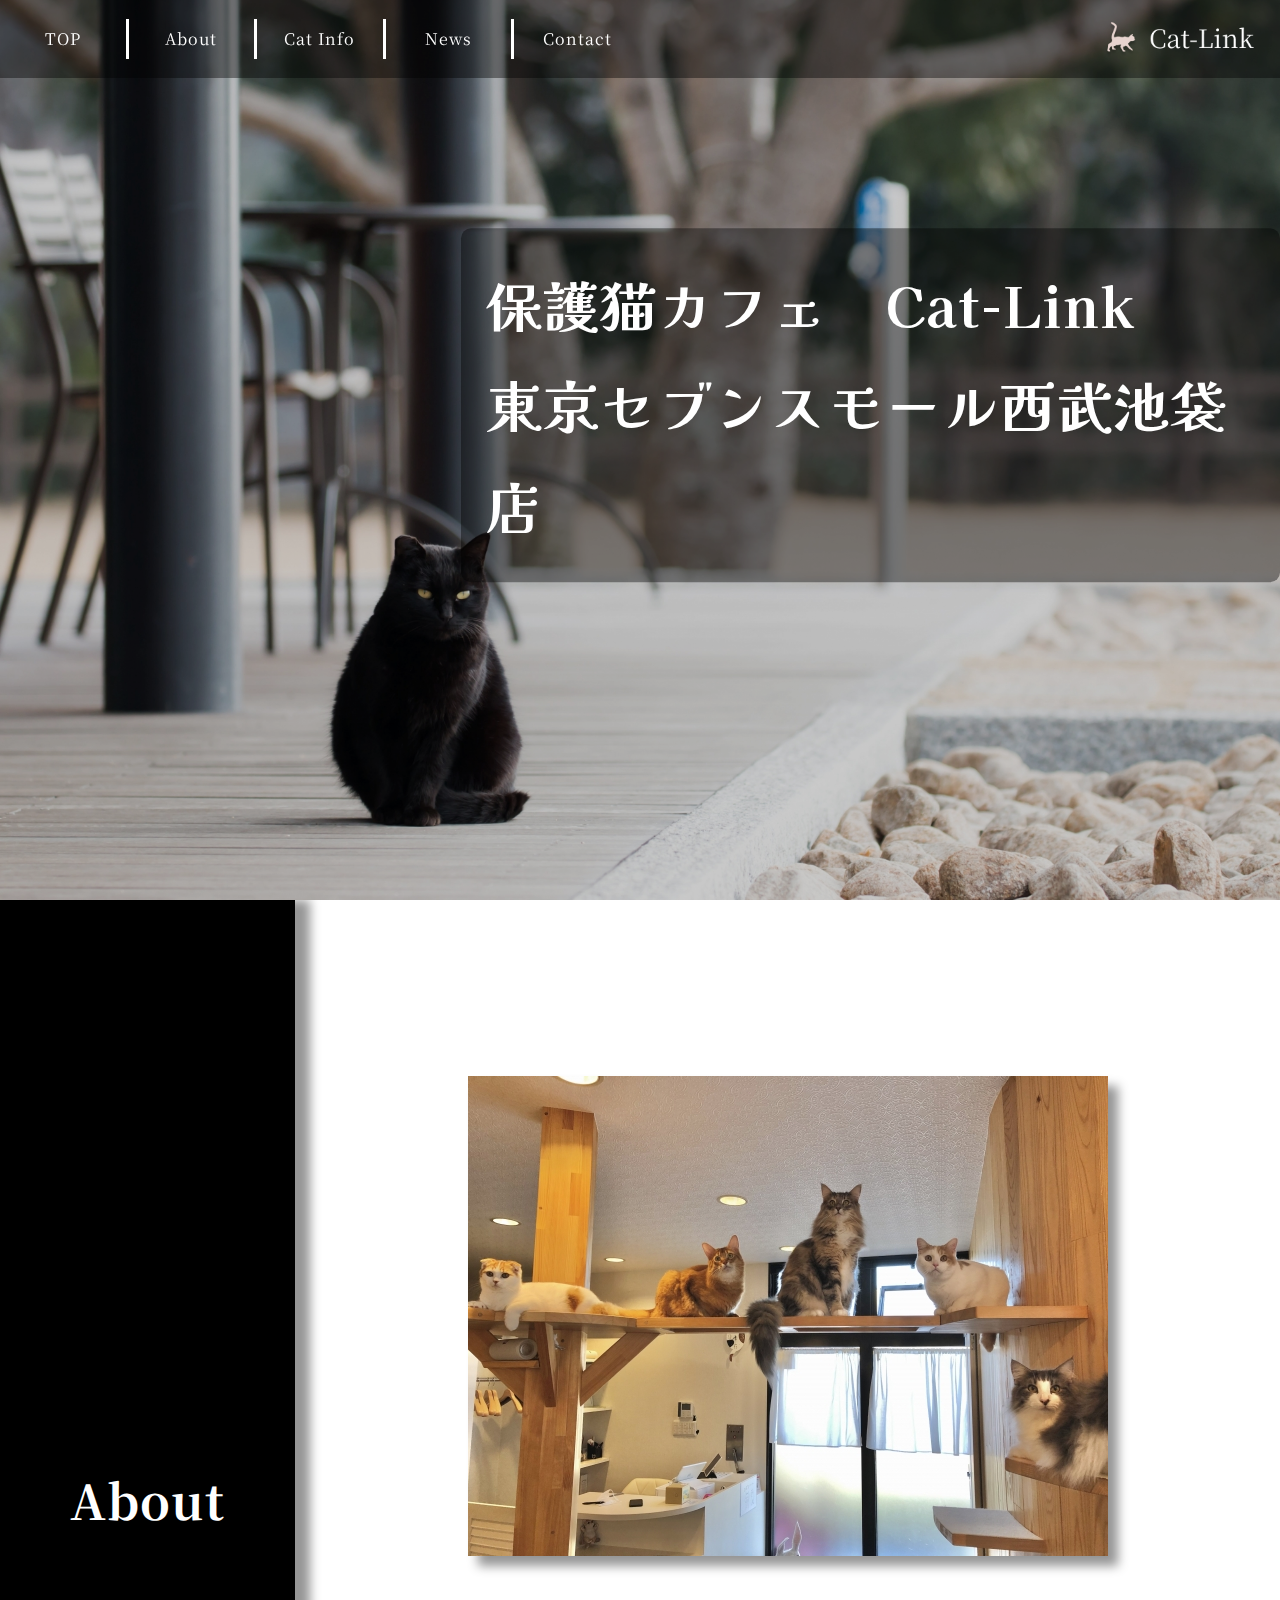
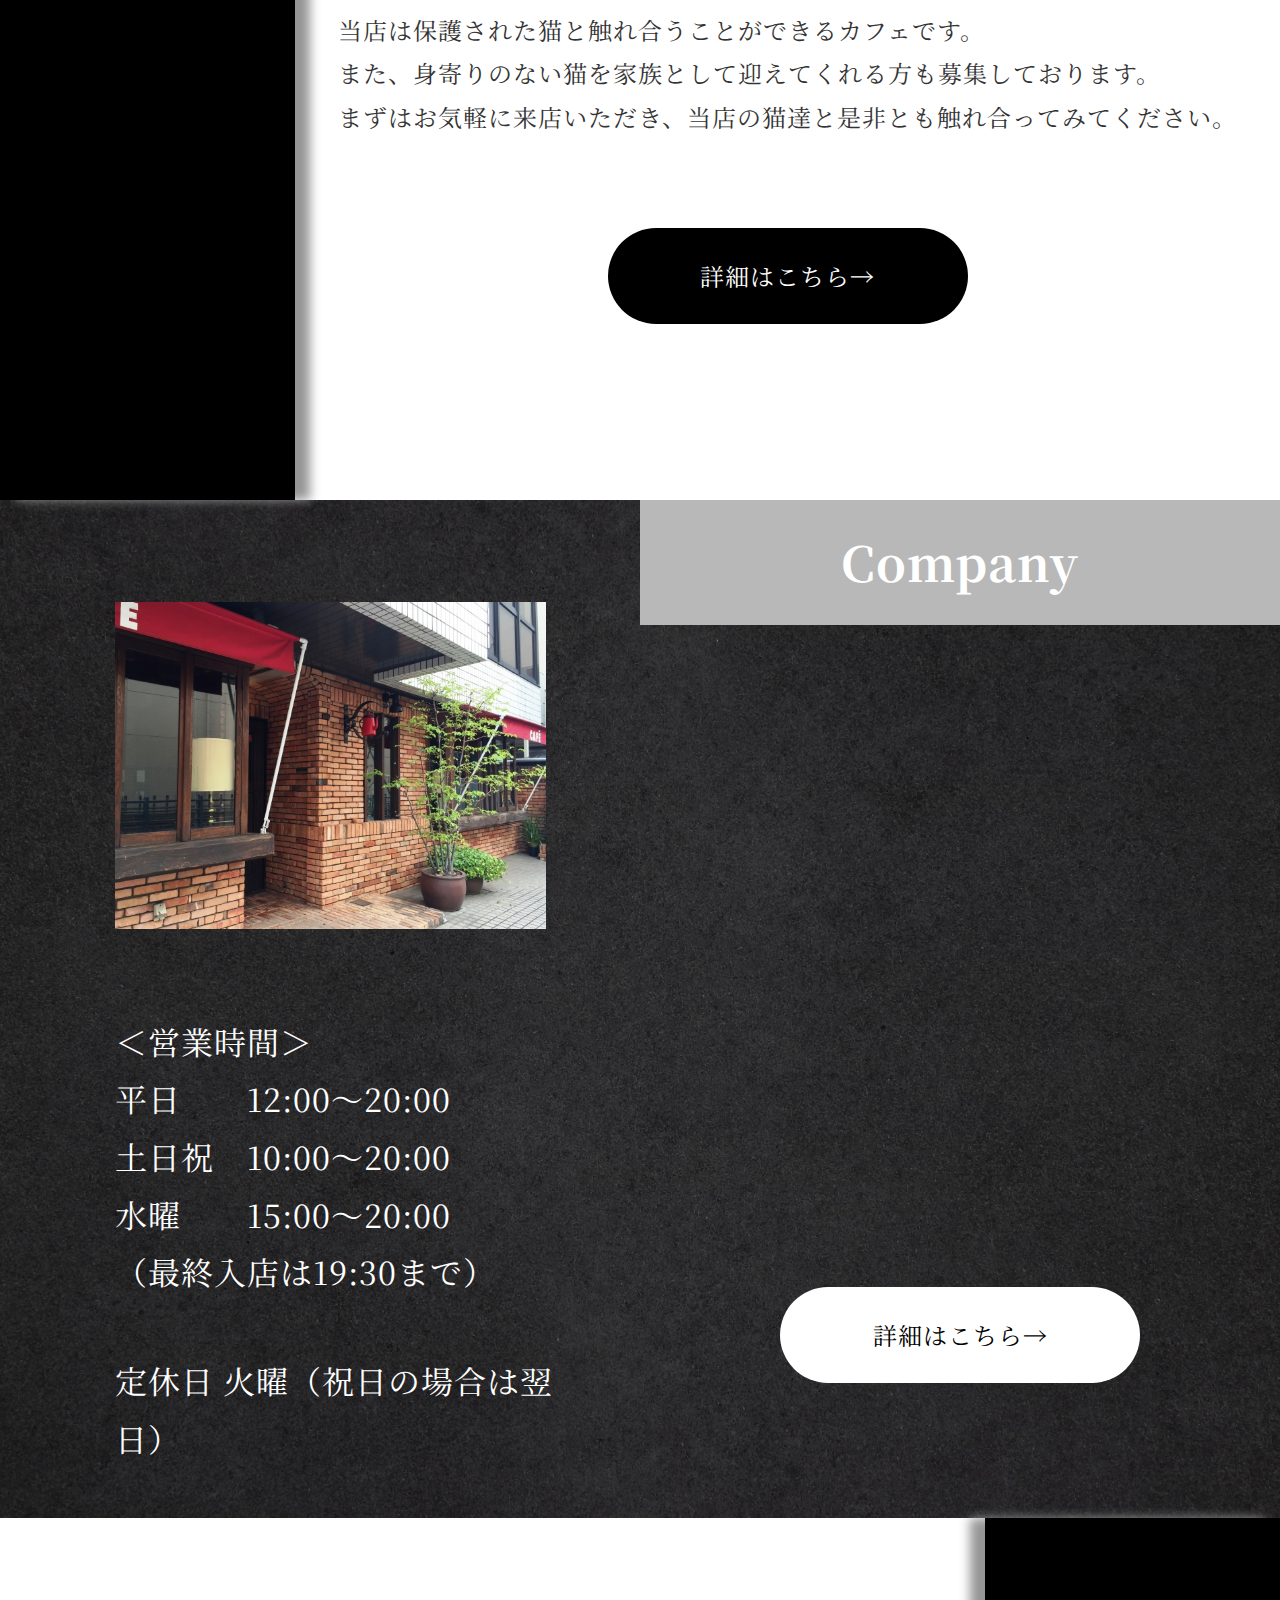
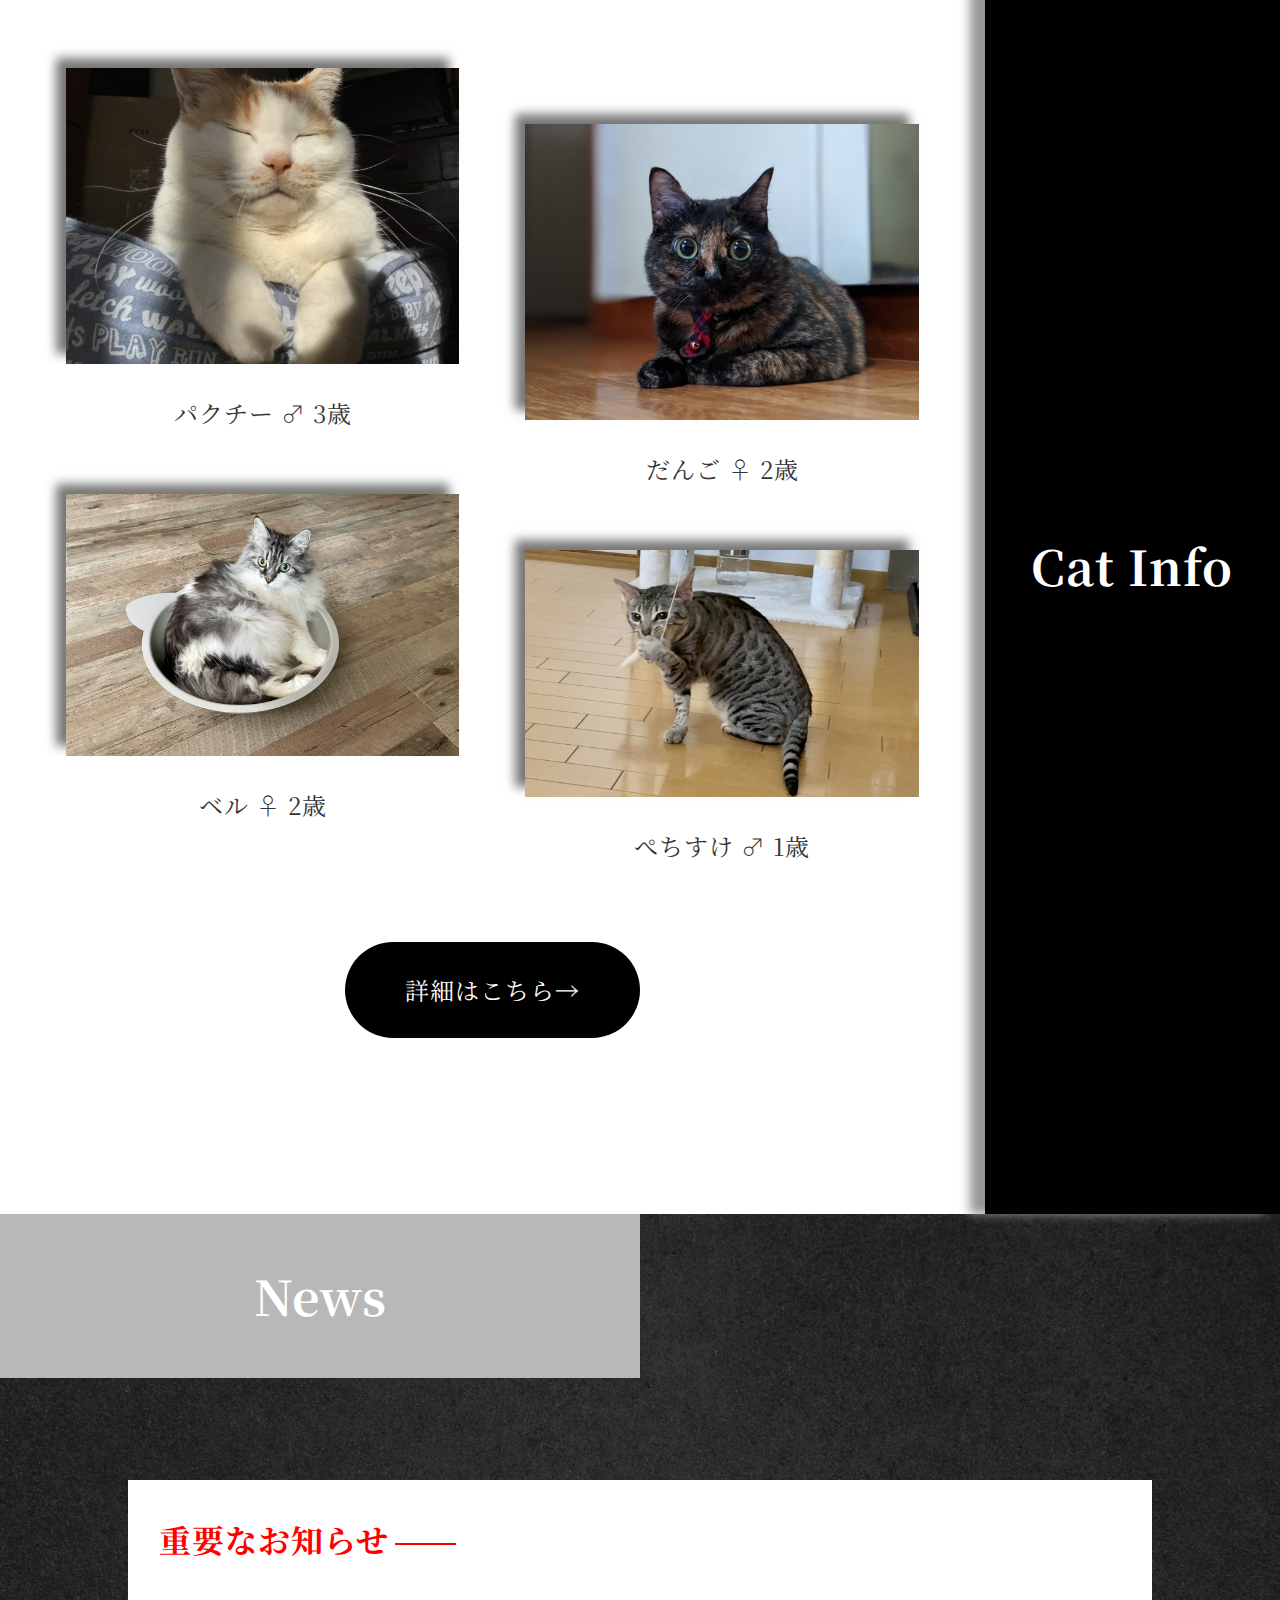
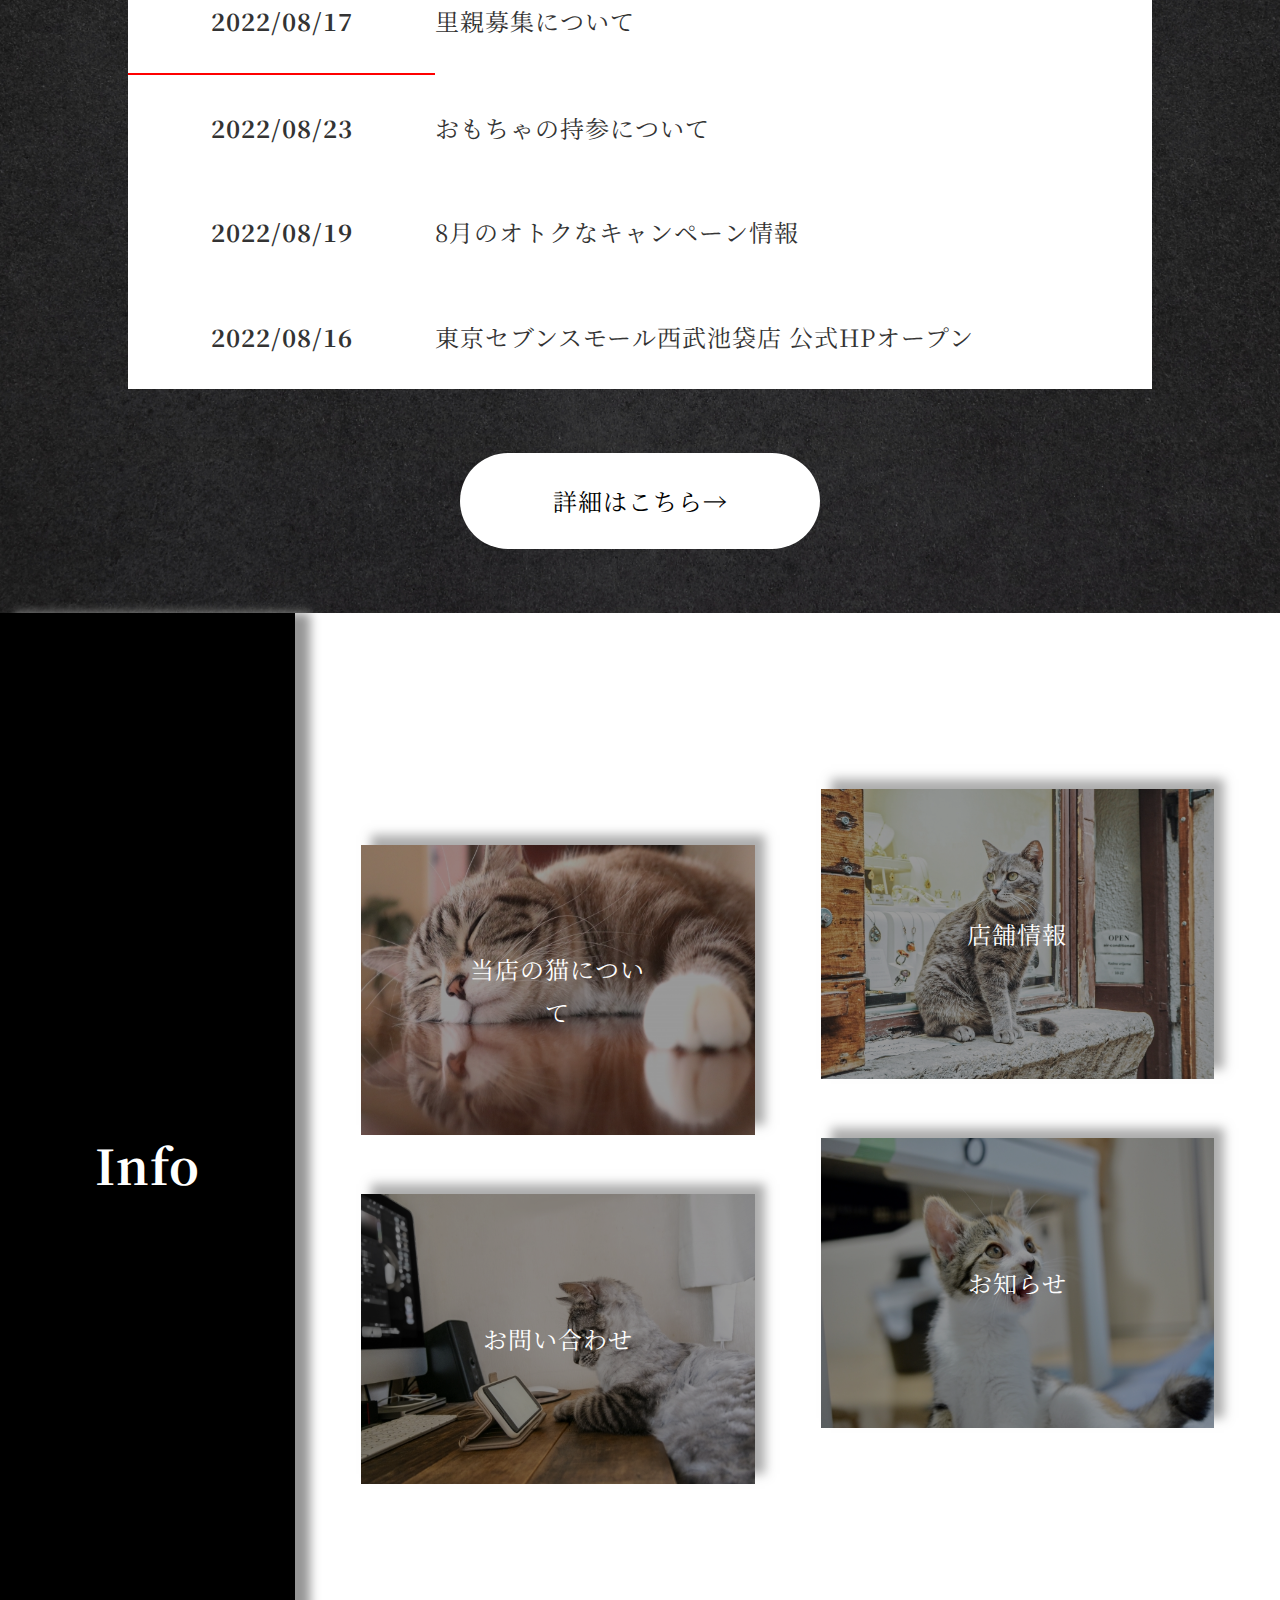
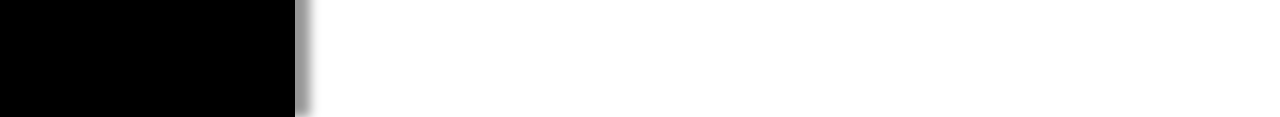
==== index.html @ 089f6063 "質問" ====
<!DOCTYPE html>
<html>
  <head>
    <meta charset="UTF-8">
    <title>保護猫カフェ「Cat-Link」東京セブンスモール西武池袋店</title>
    <meta name="description" content="保護された猫と触れ合うことができるカフェです。里親も募集しておりますので、まずはお気軽にご来店いただき、是非とも触れ合ってみてください。">
    <meta name="keywords" content="猫,保護,カフェ">
    <meta name="viewport" content="width=device-width, initial-scale=1.0">
    <meta property="og:title" content="保護猫カフェ「Cat-Link」東京セブンスモール西武池袋店">
    <meta property="og:type" content="article">
    <meta property="og:url" content="">
    <meta property="og:image" content="">
    <meta property="og:description" content="保護された猫と触れ合うことができるカフェです。里親も募集しておりますので、まずはお気軽にご来店いただき、是非とも触れ合ってみてください。">
    <meta property="og:site_name" content="猫カフェ">
    <link rel="icon" href="favicon.ico">
    <link rel="apple-touch-icon" sizes="180×180" href="img/logo.png">
    <link rel="stylesheet" type="text/css" href="css/reset.css">
    <link rel="stylesheet" type="text/css" href="css/common1.css">
    <link rel="stylesheet" type="text/css" href="css/index.css">
    <link rel="preconnect" href="https://fonts.googleapis.com">
    <link rel="preconnect" href="https://fonts.gstatic.com" crossorigin>
    <link
      href="https://fonts.googleapis.com/css2?family=Kaisei+Opti:wght@400;700&family=Noto+Serif+JP:wght@400;700&display=swap"
      rel="stylesheet">
  </head>

  <body>
    <header>
      <div class="header_wrapper">
        <nav class="header_nav">
          <ul>
            <li><a href="#">TOP</a></li>
            <li><a href="#">About</a></li>
            <li><a href="#">Cat Info</a></li>
            <li><a href="#">News</a></li>
            <li><a href="#">Contact</a></li>
          </ul>
        </nav>
        <div class="header_logo">
          <a href="#" class="header_logo">
            <img src="./img/LOGO.png" alt="ロゴ画像">
          </a>
        </div>
      </div>
      <div class="drawer"></div>
    </header>
    <main>
      <section class="top">
        <div class="top_bg_img"></div>
        <div class="top_logo">
          <h1 class="logo">保護猫カフェ&emsp;Cat-Link<span>東京セブンスモール西武池袋店</span></h1>
        </div>
      </section>
      <section class="about">
        <div class="about_inner">
          <h2>About</h2>
          <div class="about_wrapper">
            <div class="about_item">
              <img src="./img/img1.jpg">
              <div class="about_txt">
                <p>当店は保護された猫と触れ合うことができるカフェです。<span>また、身寄りのない猫を家族として迎えてくれる方も募集しております。</span><span>まずはお気軽に来店いただき、当店の猫達と是非とも触れ合ってみてください。</span></p>
              </div>
              <div class="about_btn">
                <a href="#">詳細はこちら→</a>
              </div>
            </div>
          </div>
        </div>
      </section>
      <section class="company">
        <div class="company_wrapper">
          <div class="company_left">
            <div class="left_item">
              <img src="./img/カフェ外観.jpg">
              <p>＜営業時間＞
              <span>平日&emsp;&emsp;12:00～20:00</span>
              <span>土日祝&emsp;10:00～20:00</span>
              <span>水曜&emsp;&emsp;15:00～20:00</span>
              <span>（最終入店は19:30まで）</span>
              </p>
              <p>定休日&nbsp;火曜（祝日の場合は翌日）</p>
            </div>
          </div>
          <div class="company_right">
            <div class="right_item">
              <h2>Company</h2>
              <iframe
                src="https://www.google.com/maps/embed?pb=!1m18!1m12!1m3!1d7709.435013779981!2d139.6919821684723!3d35.66670501330792!2m3!1f0!2f0!3f0!3m2!1i1024!2i768!4f13.1!3m3!1m2!1s0x60188cb2eb3108d1%3A0xf11cd9b2395b6677!2z5p2x5Lqs6YO95riL6LC35Yy6!5e0!3m2!1sja!2sjp!4v1661050039365!5m2!1sja!2sjp"
                width="600" height="450" style="border:0;" allowfullscreen="" loading="lazy"
                referrerpolicy="no-referrer-when-downgrade"></iframe>
                <div class="company_btn">
                  <a href="#">詳細はこちら→</a>
                </div>
            </div>
          </div>
        </div>
      </section>
      <section class="cat_info">
        <div class="cat_info_wrapper">
          <div class="cat_items">
            <ul class="cat_info_items1">
              <li class="cat_all cat1">
                <img src="./img/猫1.jpg">
                <p>パクチー&nbsp;♂&nbsp;3歳</p>
              </li>
              <li class="cat_all cat2">
                <img src="./img/猫2.jpg">
                <p>だんご&nbsp;♀&nbsp;2歳</p>
              </li>
              <li class="cat_all cat3">
                <img src="./img/猫3.jpg">
                <p>ベル&nbsp;♀&nbsp;2歳</p>
              </li>
              <li class="cat_all cat4">
                <img src="./img/猫4.jpg">
                <p>ぺちすけ&nbsp;♂&nbsp;1歳</p>
              </li>
            </ul>
            <div class="cat_info_btn">
              <a href="#">詳細はこちら→</a>
            </div>
          </div>
          <h2>Cat&nbsp;Info</h2>
        </div>
      </section>
      <section class="news">
        <h2>News</h2>
        <div class="news_wrapper">
          <div class="news_red">
            <h3>重要なお知らせ</h3>
          </div>
          <table>
            <tr>
              <th class="red_border_left">2022/08/17</th>
              <td class="red_border_right">里親募集について</td>
            </tr>
            <tr>
              <th>2022/08/23</th>
              <td>おもちゃの持参について</td>
            </tr>
            <tr>
              <th>2022/08/19</th>
              <td>8月のオトクなキャンペーン情報</td>
            </tr>
            <tr>
              <th>2022/08/16</th>
              <td>東京セブンスモール西武池袋店 公式HPオープン</td>
            </tr>
          </table>
        </div>
        <div class="news_btn">
          <a href="#">詳細はこちら→</a>
        </div>
      </section>
      <section class="info">
        <div class="info_wrapper">
          <h2>Info</h2>
          <div class="info_item">
            <ul class="info_all">
              <li class="info_list info1">
                <img src="./img/猫について.jpg">
                <p>当店の猫について</p>
              </li>
              <li class="info_list info2">
                <img src="./img/店舗.jpg">
                <p>店舗情報</p>
              </li>
              <li class="info_list info3">
                <img src="./img/お問い合わせ.jpg">
                <p>お問い合わせ</p>
              </li>
              <li class="info_list info4">
                <img src="./img/お知らせ.jpg">
                <p>お知らせ</p>
              </li>
            </ul>
          </div>
        </div>
      </section>
    </main>














    <script src="https://ajax.googleapis.com/ajax/libs/jquery/3.5.1/jquery.min.js"></script>
    <script type="text/javascript" src="js/common.js"></script>
  </body>

</html>
---- css/common1.css ----
@charset "UTF-8";

body {
  font-size: 15px;
  line-height: 1.8;
  letter-spacing: 1px;
  word-break: break-all;
  color: #333;
  font-family: 'Kaisei Opti', serif;
  font-family: 'Noto Serif JP', serif;
}

a {
  text-decoration: none;
  color: #333;
}

li {
  list-style: none;
}

.header_wrapper {
  display: flex;
  justify-content: space-between;
  align-items: center;
  background: rgba(0, 0, 0, 0.4);
  position: fixed;
  z-index: 2;
  width: 100%;
}

.header_nav {
  width: 50%;
}

.header_nav ul {
  display: flex;
  justify-content: space-evenly;
  padding: 3% 0;
}

.header_nav ul li {
  width: 100%;
  text-align: center;
  border-right: solid white;
}

.header_nav ul li:last-child {
  border-right: none;
}

.header_nav ul li a{
  color: white;
  font-size: 1rem;
  display:block;
  line-height: 2.5;
}

.header_logo {
  width: 20%;
}

.header_logo a {
  width: 100%;
  display: flex;
  justify-content: flex-end;
}

.header_logo a img {
  width: 60%;
  padding-right: 10%;
}
---- css/index.css ----
.top {
  height: 100vh;
  background-color: black;
  position: relative;
}

.top_bg_img {
  background: url(../img/TOP.jpg) no-repeat center;
  background-size: cover;
  opacity: 0.8;
  height: 100vh;
}

.top_logo {
  color: white;
  width: 60%;
  font-size: 3.5rem;
  position: absolute;
  top: 45%;
  right: 0%;
  transform: translate(0, -50%);
  font-family: 'Kaisei Opti';
  background: rgba(0, 0, 0, 0.4);
  padding: 2%;
  border-radius: 10px;
}

.top_logo span {
  display: block;
}

.about_inner {
  display: flex;
  justify-content: space-between;
  align-items: center;
}

.about_inner h2 {
  background-color: black;
  display: block;
  color: white;
  font-size: 3rem;
  line-height: 25;
  width: 30%;
  text-align: center;
  box-shadow: 15px 0 10px rgb(150, 150, 150);
}

.about_wrapper {
  width: 100%;
  text-align: center;
}

.about_item {
  width: 900px;
  margin: 0 auto;
}

.about_item img {
  width: 640px;
  height: 480px;
  margin-bottom: 5%;
  box-shadow: 10px 10px 10px rgb(150, 150, 150);
}

.about_txt {
  text-align: left;
  margin-bottom: 10%;
}

.about_txt p {
  font-size: 1.5rem;
  width: 100%;
}

.about_txt p span {
  display: block;
}

.about_item p::after {
  content: "";
  background-color: rgb(226, 226, 226);
  padding: 4% 20%;
  position: absolute;
  top: 3em;
  left: 20em;
  z-index: -1;
}

.about_btn {
  font-size: 1.5rem;
  width: 360px;
  margin: 0 auto;
}

.about_btn a {
  display: block;
  color: white;
  background-color: black;
  line-height: 4;
  border-radius: 90px;
}

.company {
  background: url(../img/黒背景.jpg) no-repeat center;
  background-size: cover;
  width: 100%;
}

.company_wrapper {
  display: flex;
  justify-content: center;
}

.company_left {
  max-width: 720px;
  width: 50%;
}

.left_item {
  width: 80%;
  margin: 0 auto;
}

.company_left img {
  width: 431px;
  padding-top: 20%;
  padding-left: 10%;
  margin-bottom: 15%;
}

.company_left p {
  font-size: 2rem;
  color: white;
  padding-left: 10%;
  text-align: left;
  position: relative;
  margin-bottom: 10%;
}

.company_left p span {
  display: block;
}

.company_right {
  max-width: 720px;
  width: 50%;
}

.company_right h2 {
  background-color: rgb(184, 184, 184);
  display: block;
  color: white;
  font-size: 3rem;
  padding: 3% 0%;
  width: 100%;
  text-align: center;
  margin-bottom: 17%;
}

.company_right iframe {
  margin-bottom: 15%;
  width: 90%;
}

.company_btn {
  font-size: 1.5rem;
  width: 30%;
  margin: 0 auto;
  width: 360px;
  text-align: center;
  margin-bottom: 15%;
}

.company_btn a {
  display: block;
  color: rgb(0, 0, 0);
  background-color: rgb(255, 255, 255);
  line-height: 4;
  border-radius: 90px;
}

.cat_info_wrapper {
  display: flex;
  justify-content:space-between;
  align-items: center;
  position: relative;
}

.cat_items {
  max-width: 1200px;
  width: 100%;
  margin: 0 auto;
  text-align: center;
  position: relative;
}

.cat_info_items1 {
  width: 100%;
  margin: 0 auto;
  display: flex;
  flex-wrap: wrap;
  justify-content: space-evenly;
  text-align: center;
}

.cat_all {
  position: relative;
  height: 60%;
  width: 40%;
  margin: 3% 0;
}

.cat_info_items1 li img {
  width: 100%;
  height: 100%;
  object-fit: cover;
  margin-bottom: 20px;
  box-shadow: -10px -10px 10px rgb(119, 119, 119);
}

.cat_info_items1 li p {
  font-size: 24px;
}

.cat1 {
  bottom: 3.5rem;
}

.cat3 {
  bottom: 3.5rem;
}

.cat_info_wrapper h2 {
  background-color: black;
  display: block;
  color: white;
  font-size: 3rem;
  line-height: 27;
  width: 30%;
  text-align: center;
  box-shadow: -15px 0 10px rgb(150, 150, 150);
}

.cat_info_btn {
  font-size: 1.5rem;
  width: 30%;
  margin: 0 auto;
  text-align: center;
  padding: 3% 0 0 0;
}

.cat_info_btn a {
  display: block;
  color: white;
  background-color: black;
  line-height: 4;
  border-radius: 90px;
}

.news {
  background: url(../img/黒背景.jpg) no-repeat center;
  background-size: cover;
  padding-bottom: 5%;
}

.news h2 {
  width: 50%;
  background-color: rgb(184, 184, 184);
  display: block;
  color: white;
  font-size: 3rem;
  padding: 3% 0%;
  text-align: center;
  margin-bottom: 8%;
}

.news_wrapper {
  max-width: 1440px;
  width: 80%;
  margin: 0 auto;
  background-color: white;
}

table {
  border-spacing: 100px;
}

.news_red {
  font-size: 2rem;
  width: 30%;
  color: red;
  display: inline-block;
  padding-top: 3%;
  padding-left: 3%;
} 

.news_red h3 {
  width: 100%;
}

.news_red h3::after {
  content: "";
  background: #ff0000;
  width: 20%;
  height: 2px;
  display: inline-block;
  vertical-align: middle;
  margin-left: 2%;
}

.news_wrapper table {
  width: 100%;
}

.news_wrapper table tr th {
  width: 30%;
  padding: 3%;
  font-size: 1.5rem;
}

.news_wrapper table tr td {
  font-size: 1.5rem;
}

.red_border_left {
  border-bottom: solid #ff0000 2px;
}

.news_btn {
  padding-top: 5%;
  font-size: 1.5rem;
  width: 30%;
  margin: 0 auto;
  width: 360px;
  text-align: center;
}

.news_btn a {
  display: block;
  color: rgb(0, 0, 0);
  background-color: rgb(255, 255, 255);
  line-height: 4;
  border-radius: 90px;
}

.info_wrapper {
  display: flex;
  justify-content: space-between;
  align-items: center;
  position: relative;
}

.info_wrapper h2 {
  background-color: black;
  display: block;
  color: white;
  font-size: 3rem;
  line-height: 23;
  width: 30%;
  text-align: center;
  box-shadow: 15px 0 10px rgb(150, 150, 150);
}

.info_item {
  max-width: 1200px;
  width: 100%;
  margin: 0 auto;
  text-align: center;
  position: relative;
}

.info_all {
  width: 100%;
  margin: 0 auto;
  display: flex;
  flex-wrap: wrap;
  justify-content: space-evenly;
  text-align: center;
}

.info_list {
  position: relative;
  height: 290px;
  width: 40%;
  margin: 3% 0;
  background-color: black;
}

.info_list img {
  width: 100%;
  height: 290px;
  margin-bottom: 20px;
  box-shadow: 10px -10px 10px rgb(119, 119, 119);
  opacity: 0.6;
}

.info_list p {
  font-size: 24px;
  color: white;
  position: absolute;
  top: 50%;
  left: 50%;
  transform: translate(-50%,-50%);
}

.info2,.info4 {
  bottom: 3.5rem;
}
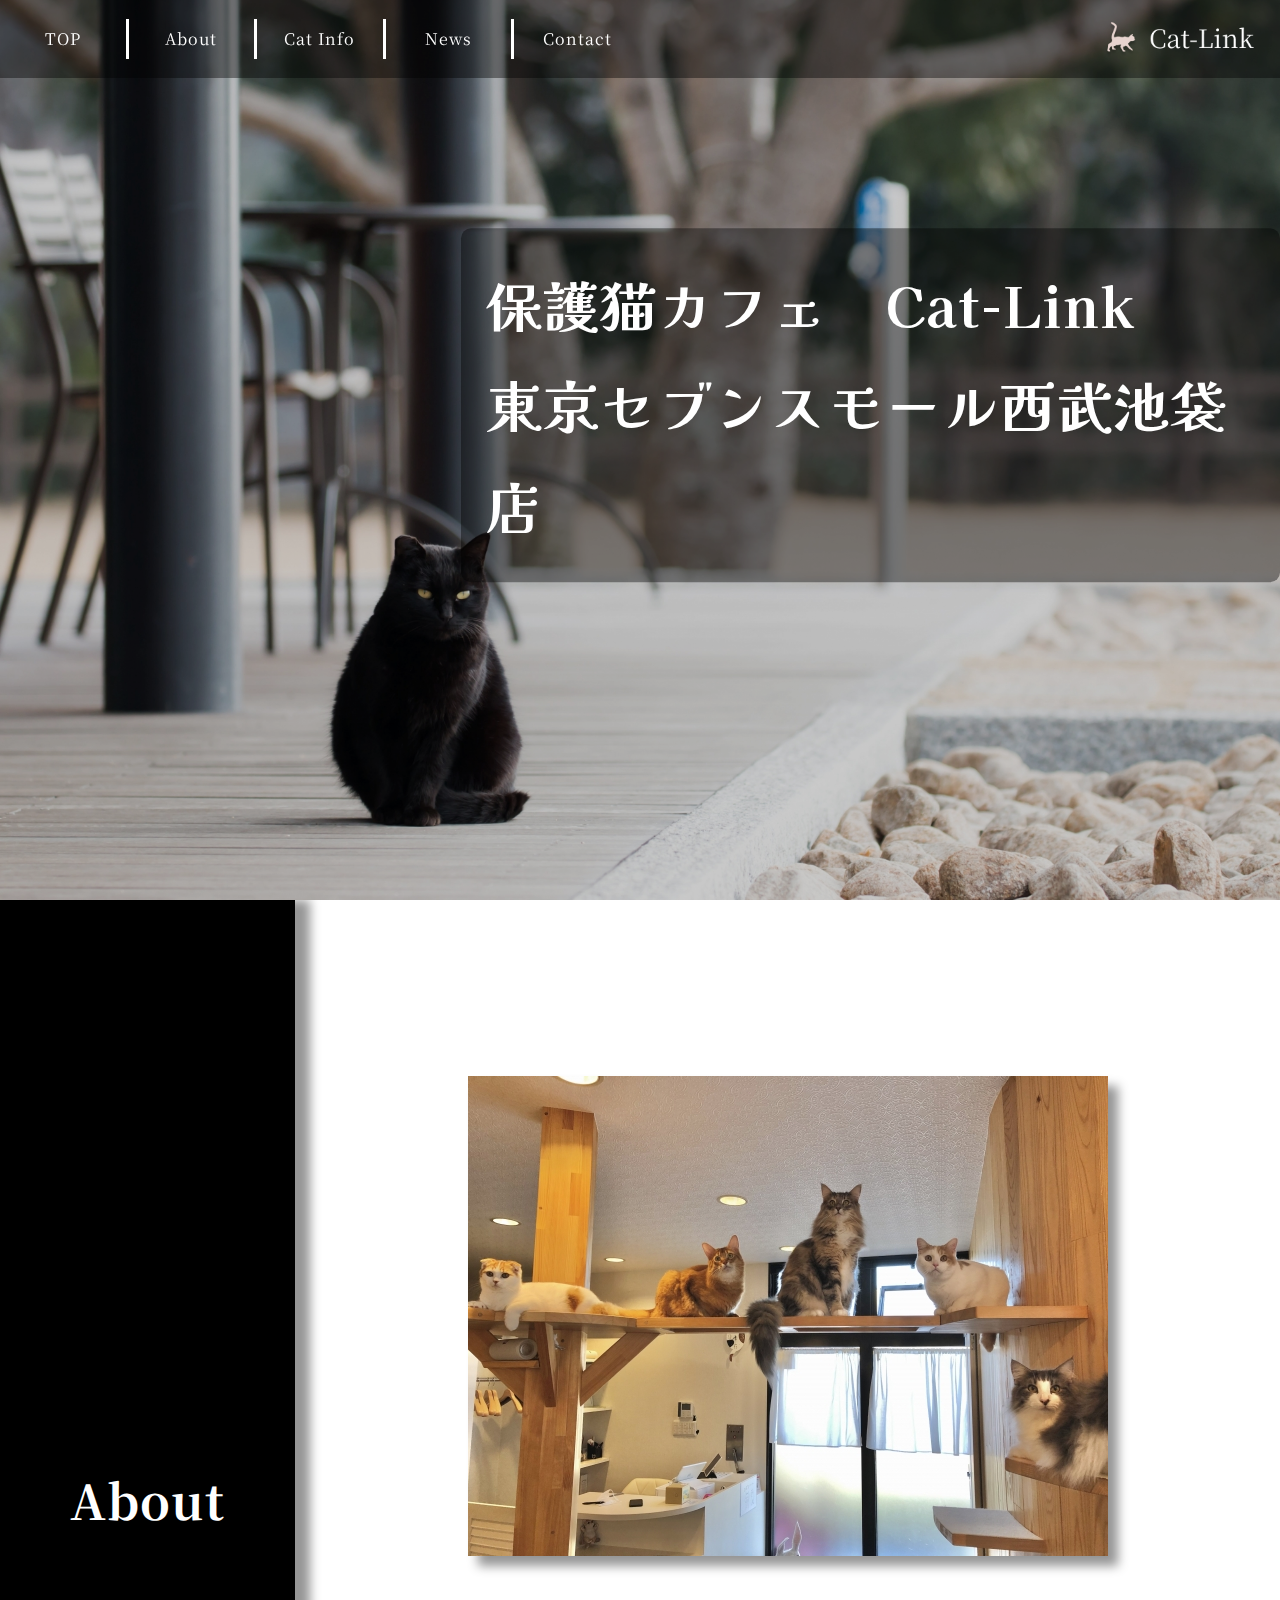
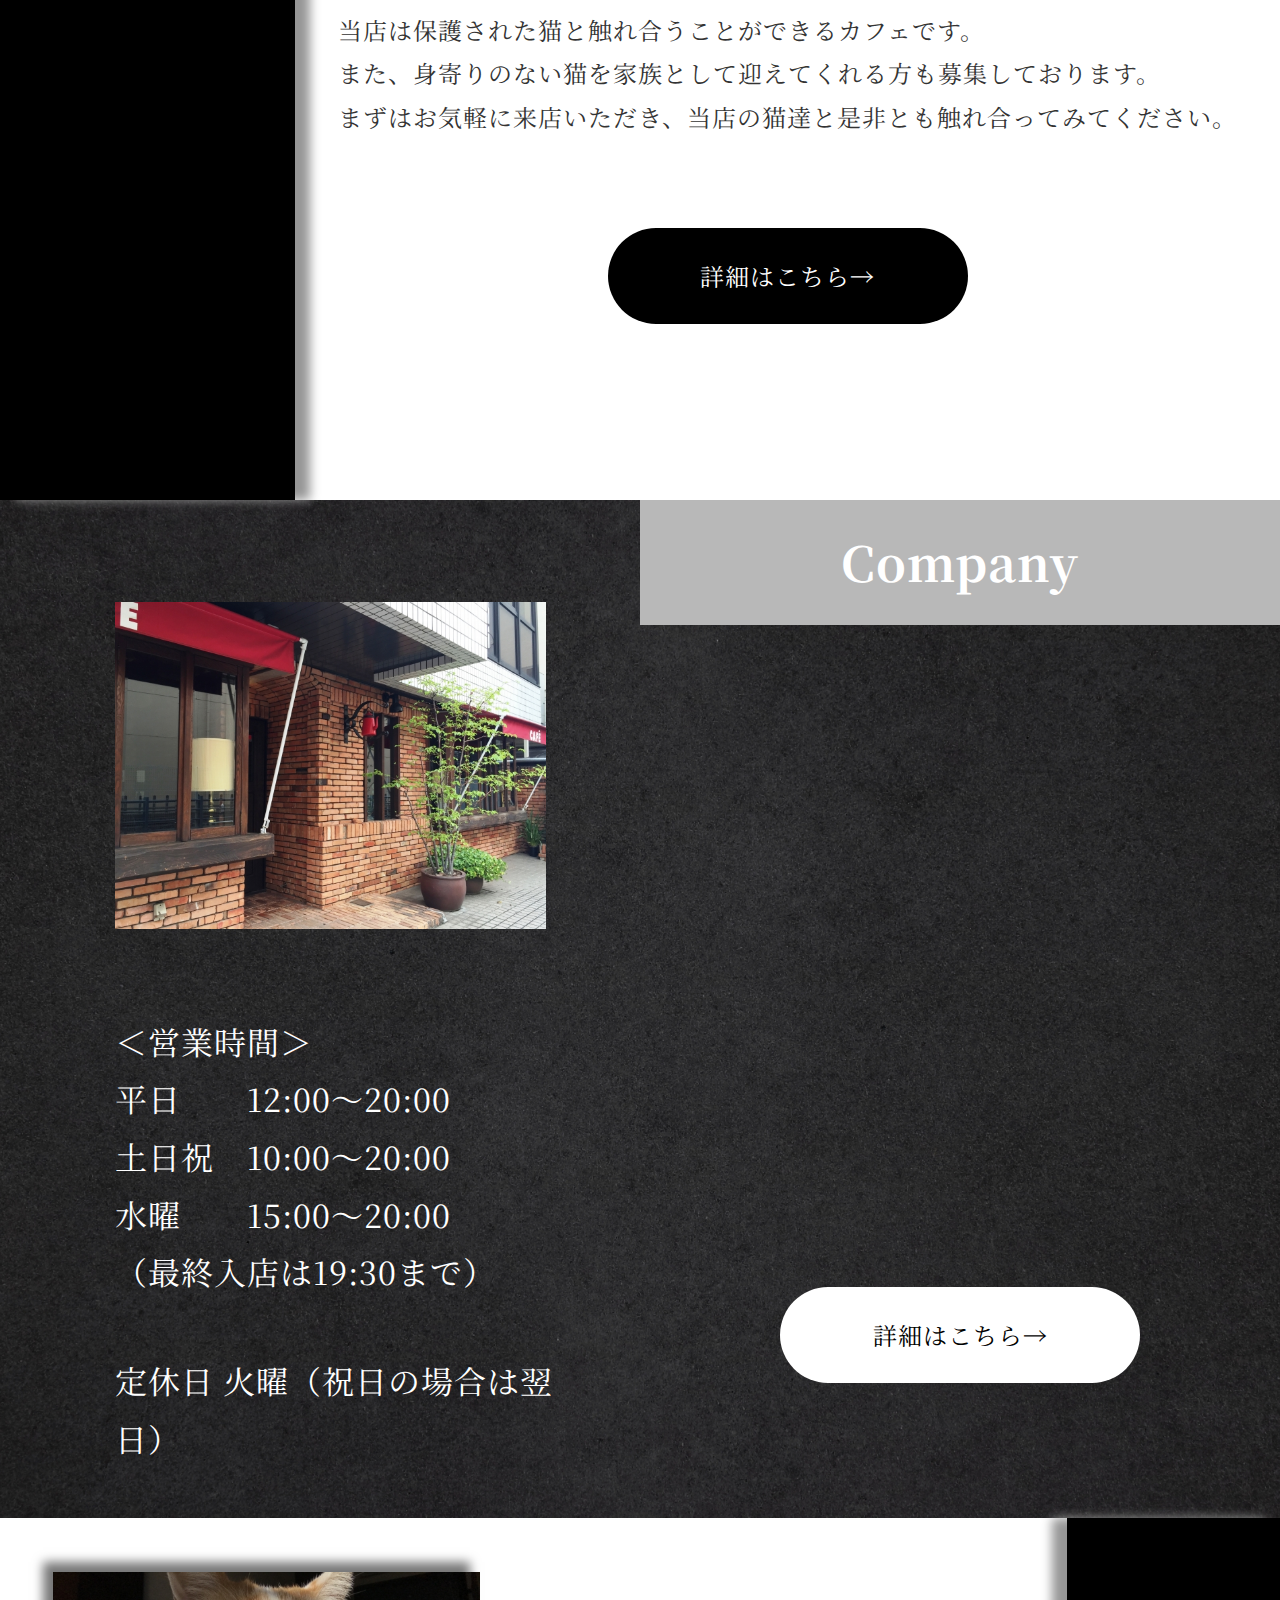
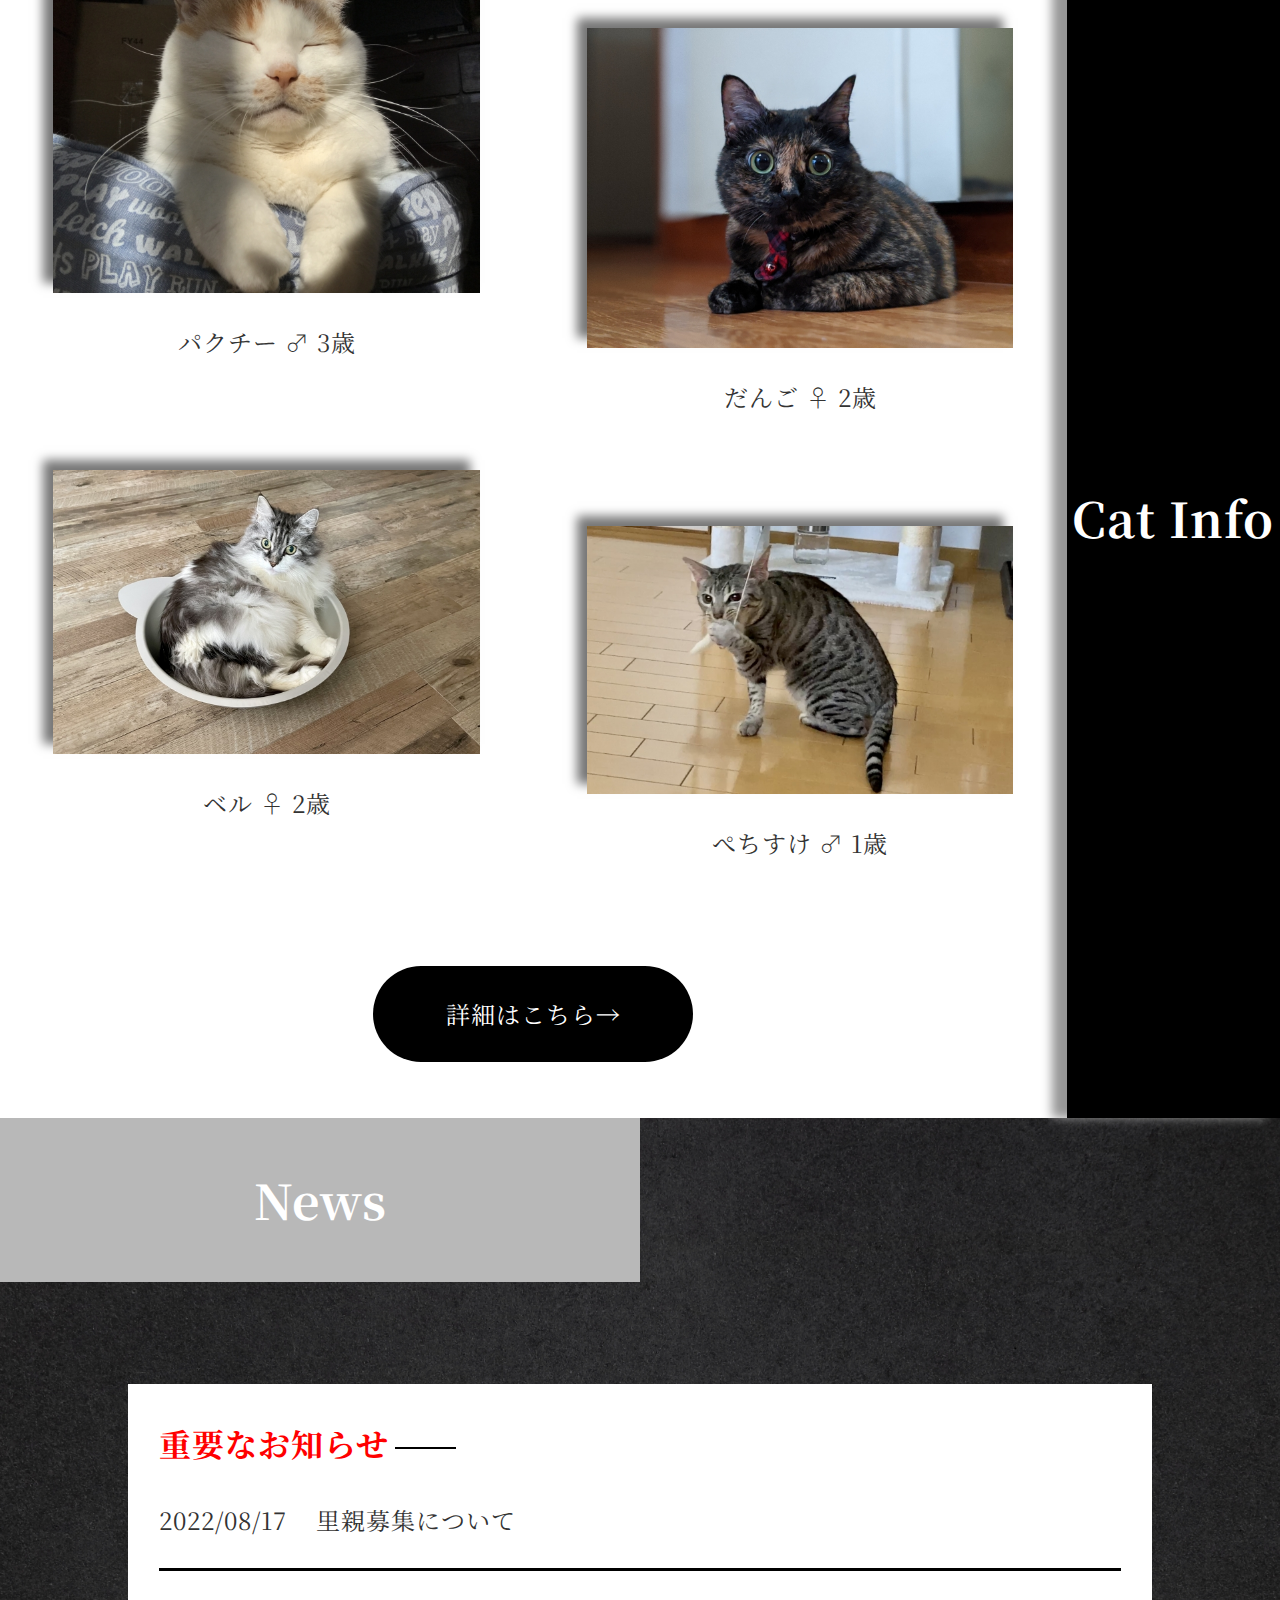
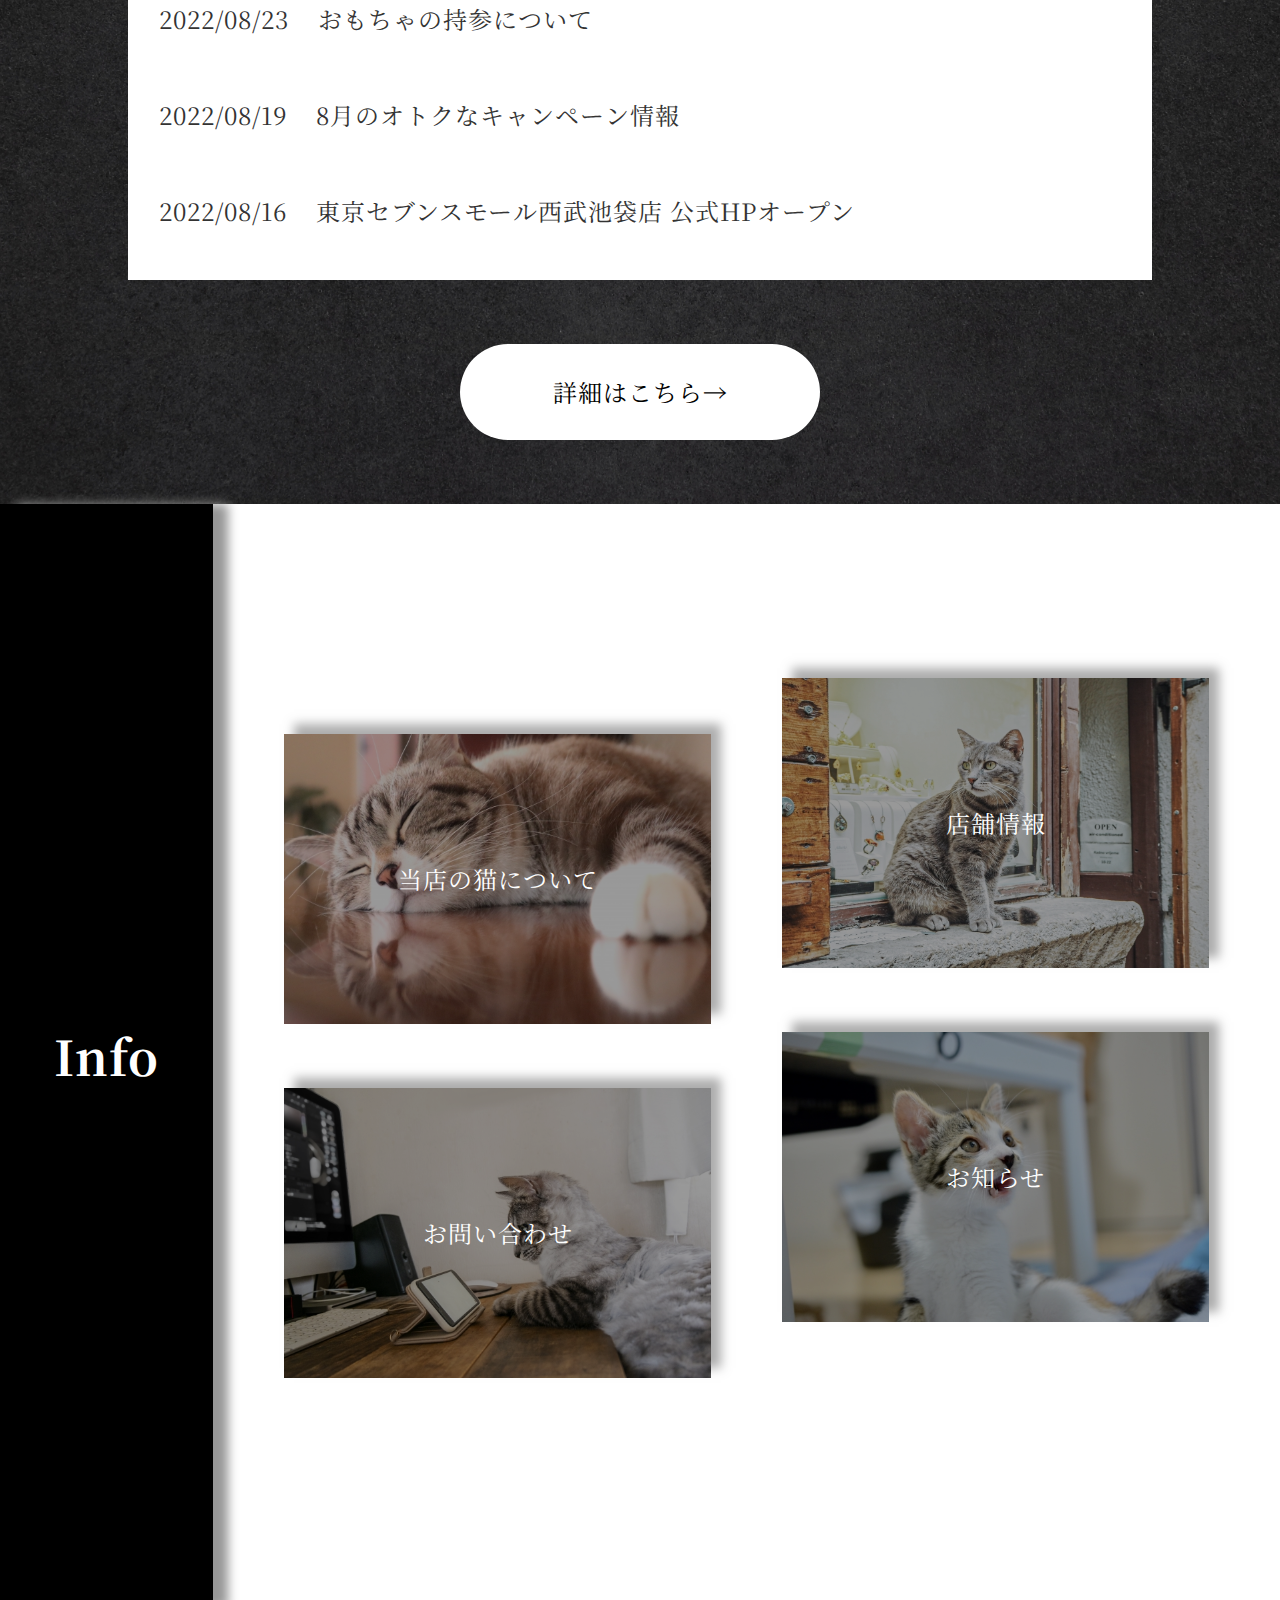
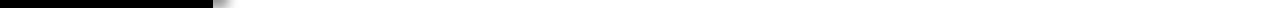
==== commit b57cae05: "質問" ====
--- a/index.html
+++ b/index.html
@@ -129,24 +129,18 @@
           <div class="news_red">
             <h3>重要なお知らせ</h3>
           </div>
-          <table>
-            <tr>
-              <th class="red_border_left">2022/08/17</th>
-              <td class="red_border_right">里親募集について</td>
-            </tr>
-            <tr>
-              <th>2022/08/23</th>
-              <td>おもちゃの持参について</td>
-            </tr>
-            <tr>
-              <th>2022/08/19</th>
-              <td>8月のオトクなキャンペーン情報</td>
-            </tr>
-            <tr>
-              <th>2022/08/16</th>
-              <td>東京セブンスモール西武池袋店 公式HPオープン</td>
-            </tr>
-          </table>
+          <div class="news_all news1">
+            <p class="red_border">2022/08/17<span>里親募集について</span></p>
+          </div>
+          <div class="news_all news2">
+            <p>2022/08/23<span>おもちゃの持参について</span></p>
+          </div>
+          <div class="news_all news3">
+            <p>2022/08/19<span>8月のオトクなキャンペーン情報</span></p>
+          </div>
+          <div class="news_all news4 news_last">
+            <p>2022/08/16<span>東京セブンスモール西武池袋店 公式HPオープン</span></p>
+          </div>
         </div>
         <div class="news_btn">
           <a href="#">詳細はこちら→</a>
--- a/css/index.css
+++ b/css/index.css
@@ -208,7 +208,7 @@
   position: relative;
   height: 60%;
   width: 40%;
-  margin: 3% 0;
+  padding: 5%;
 }
 
 .cat_info_items1 li img {
@@ -236,8 +236,8 @@
   display: block;
   color: white;
   font-size: 3rem;
-  line-height: 27;
-  width: 30%;
+  line-height: 25;
+  width: 20%;
   text-align: center;
   box-shadow: -15px 0 10px rgb(150, 150, 150);
 }
@@ -282,8 +282,8 @@
   background-color: white;
 }
 
-table {
-  border-spacing: 100px;
+.news_wrapper p {
+  font-size: 24px;
 }
 
 .news_red {
@@ -301,7 +301,7 @@
 
 .news_red h3::after {
   content: "";
-  background: #ff0000;
+  background: #000000;
   width: 20%;
   height: 2px;
   display: inline-block;
@@ -309,22 +309,22 @@
   margin-left: 2%;
 }
 
-.news_wrapper table {
-  width: 100%;
-}
-
-.news_wrapper table tr th {
-  width: 30%;
-  padding: 3%;
-  font-size: 1.5rem;
-}
-
-.news_wrapper table tr td {
-  font-size: 1.5rem;
-}
-
-.red_border_left {
-  border-bottom: solid #ff0000 2px;
+.red_border {
+  border-bottom: solid #000000 3px; 
+}
+
+.news_all {
+  line-height: 4;
+  padding-left: 3%;
+  padding-right: 3%;
+}
+
+.news_all span {
+  padding-left: 3%;
+}
+
+.news_last {
+  padding-bottom: 2%;
 }
 
 .news_btn {
@@ -357,7 +357,7 @@
   color: white;
   font-size: 3rem;
   line-height: 23;
-  width: 30%;
+  width: 20%;
   text-align: center;
   box-shadow: 15px 0 10px rgb(150, 150, 150);
 }
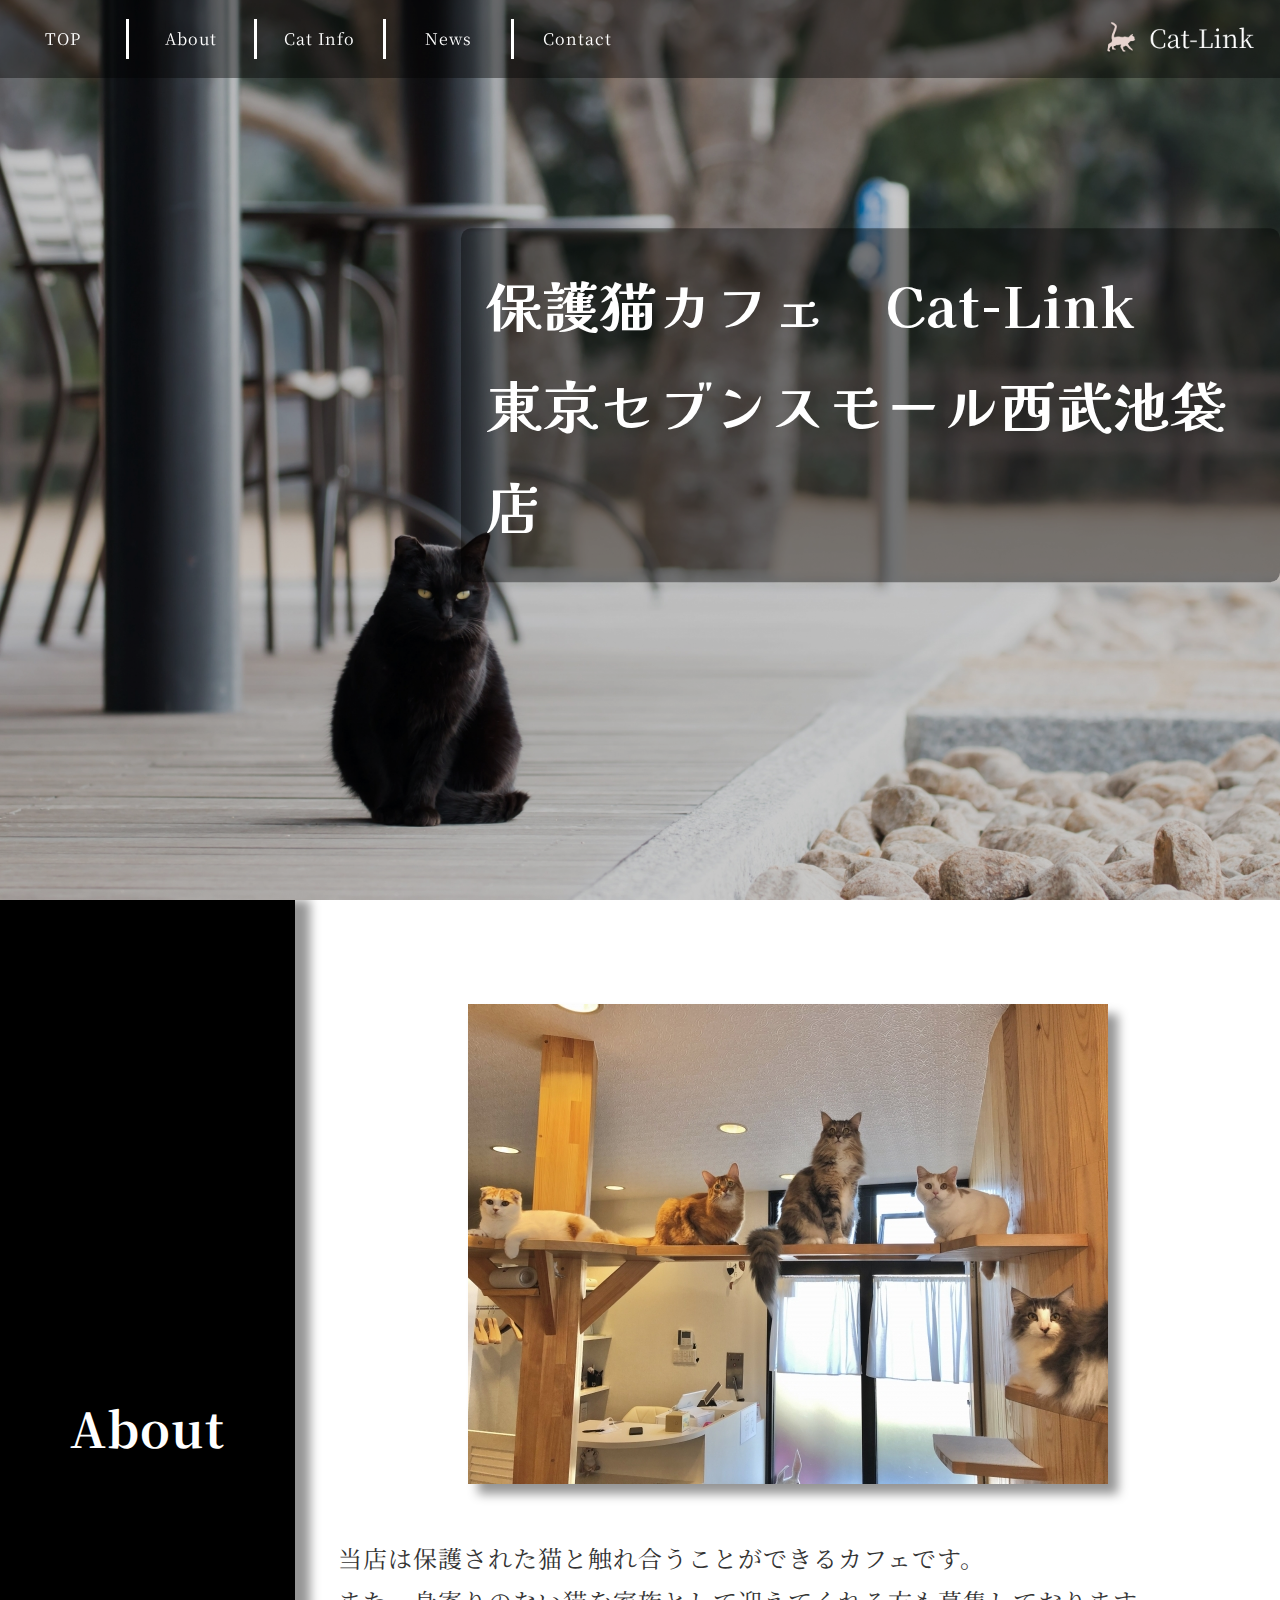
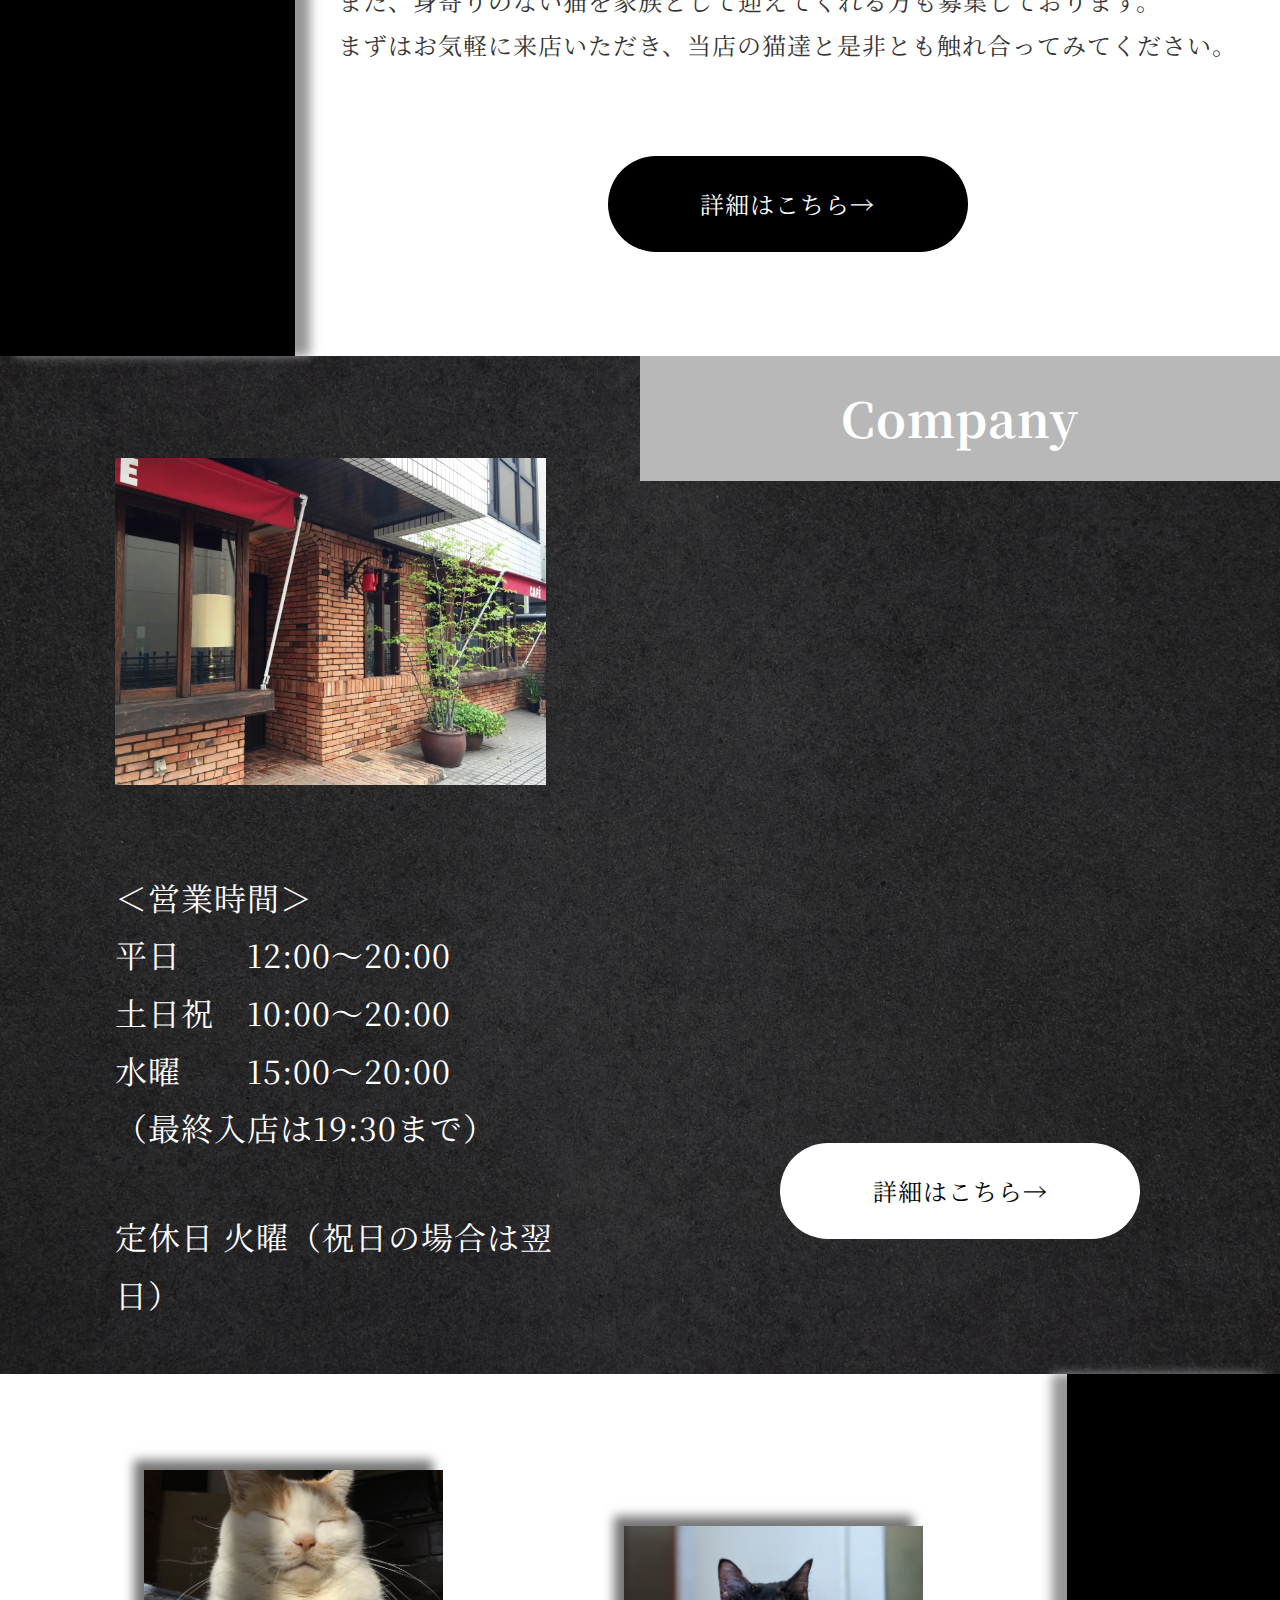
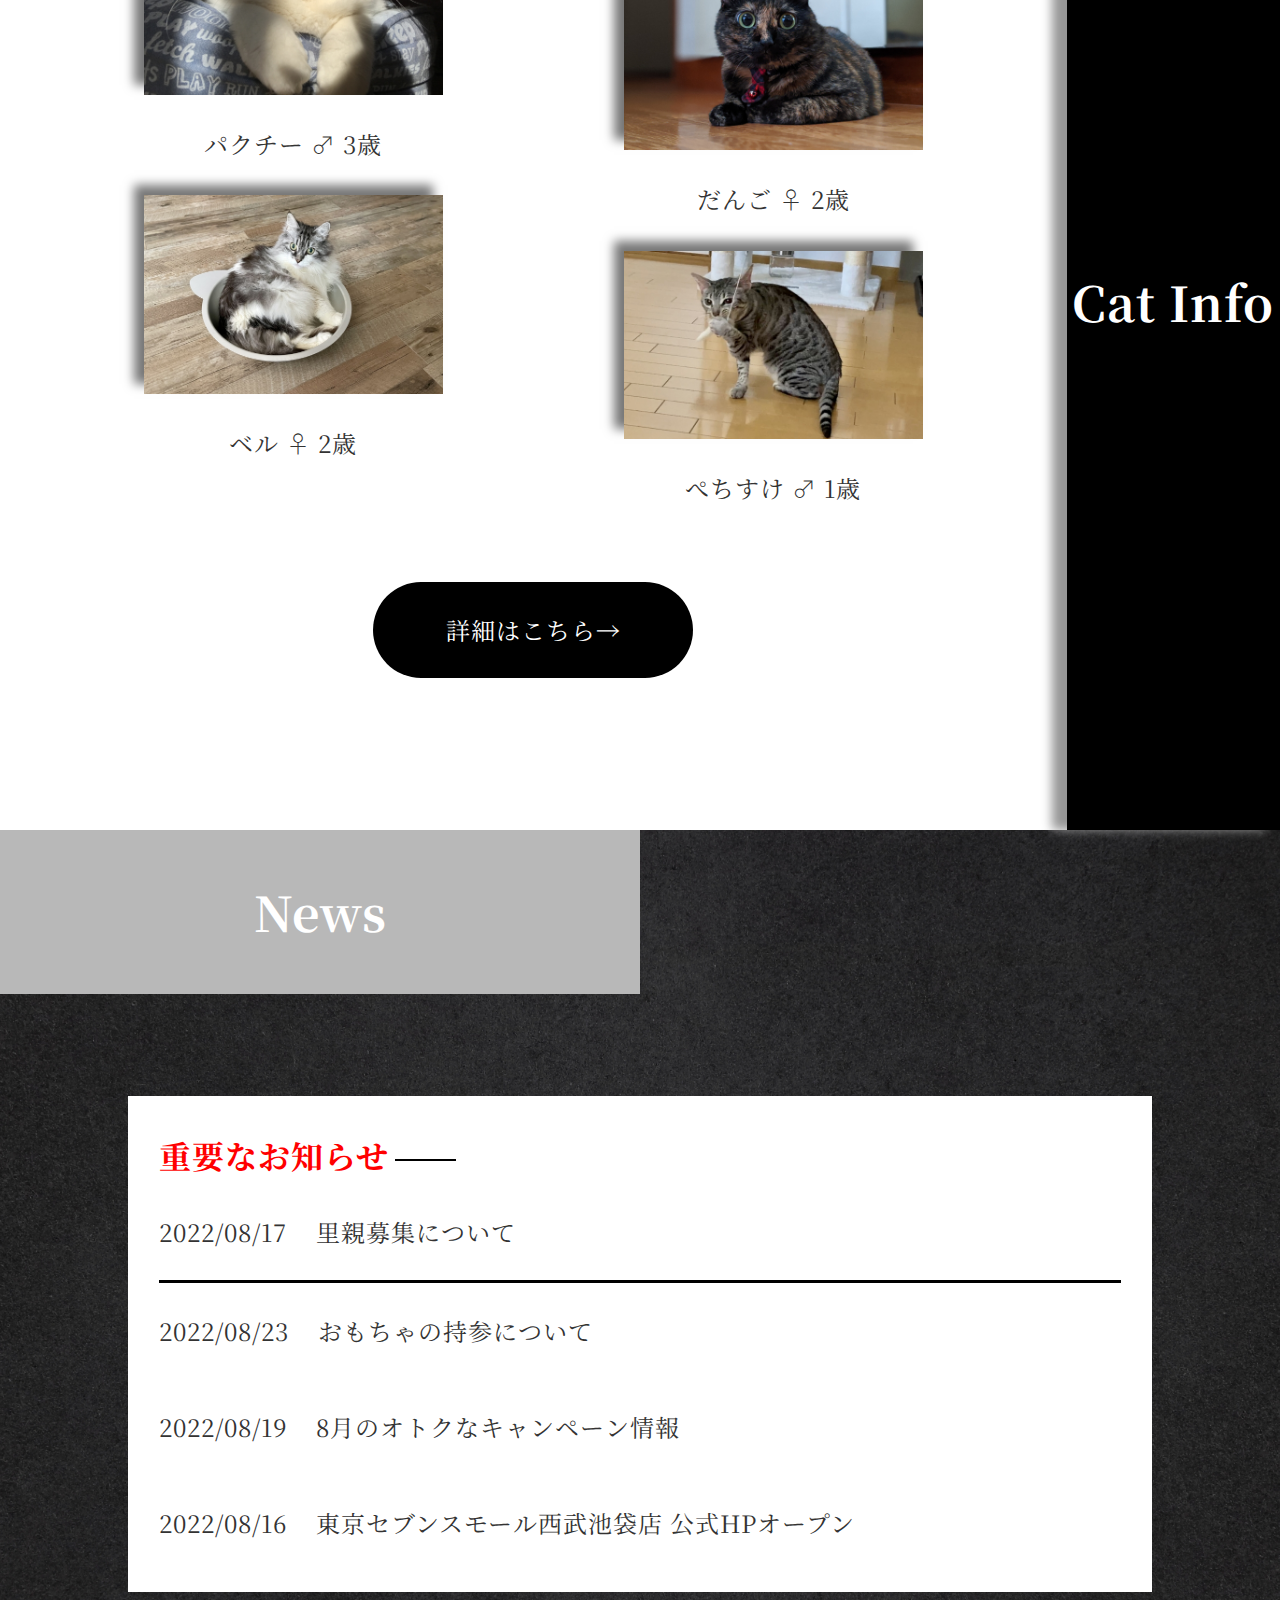
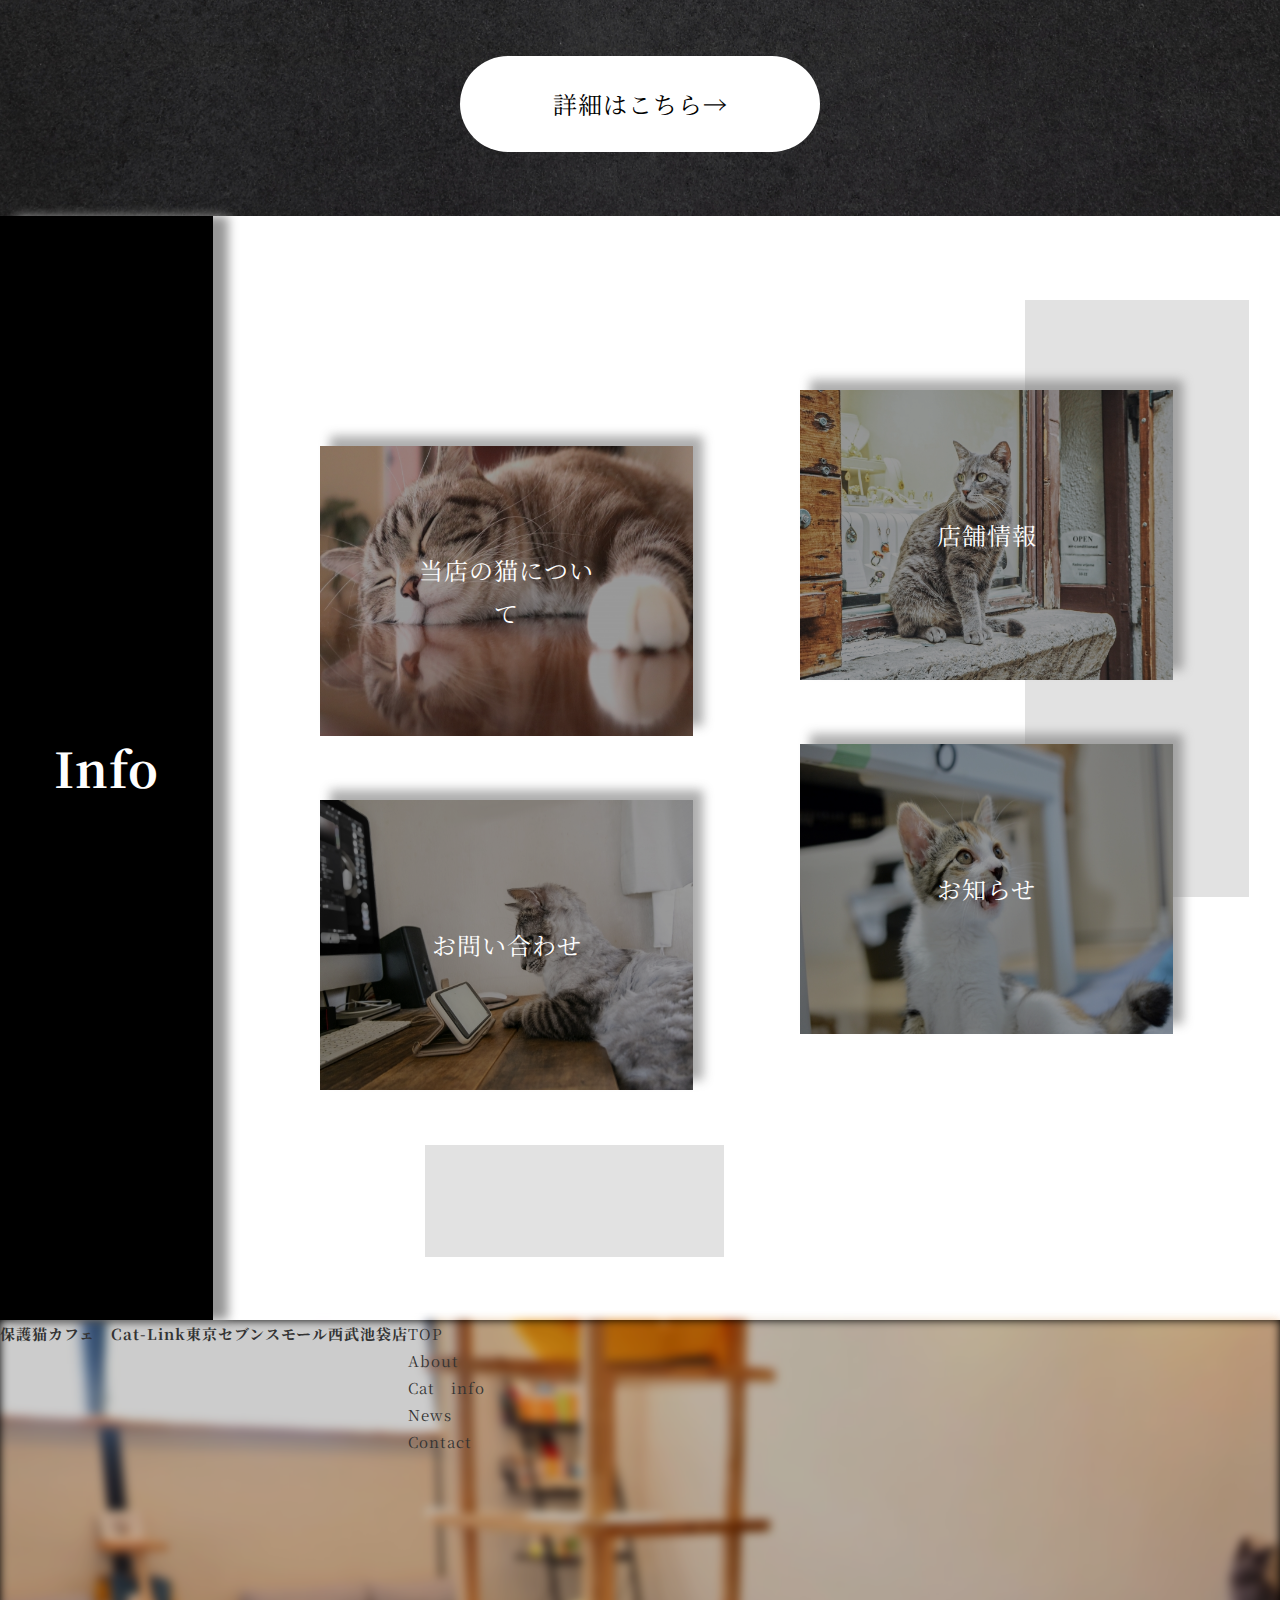
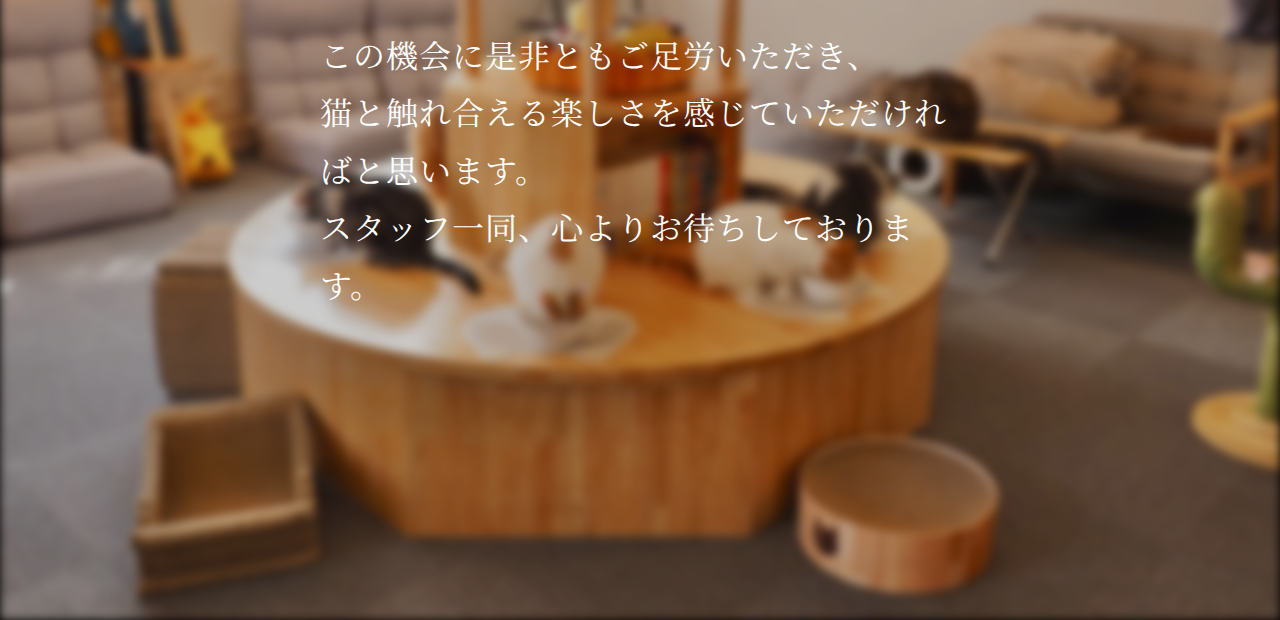
==== commit cfbf58fc: "質問" ====
--- a/index.html
+++ b/index.html
@@ -171,7 +171,30 @@
           </div>
         </div>
       </section>
+      <section class="close">
+        <div class="bg">
+          <div class="close_wrapper">
+            <div class="close_txt">
+              <p>この機会に是非ともご足労いただき、</p>
+              <p>猫と触れ合える楽しさを感じていただければと思います。</p>
+              <p class="last">スタッフ一同、心よりお待ちしております。</p>
+            </div>
+          </div>
+        </div>
+      </section>
     </main>
+    <footer>
+      <div class="footer_wrapper">
+        <h2 class="footer_logo">保護猫カフェ&emsp;Cat-Link<span>東京セブンスモール西武池袋店</span></h2>
+        <ul class="footer_list">
+          <li><a href="#">TOP</a></li>
+          <li><a href="#">About</a></li>
+          <li><a href="#">Cat&emsp;info</a></li>
+          <li><a href="#">News</a></li>
+          <li><a href="#">Contact</a></li>
+        </ul>
+      </div>
+    </footer>
 
 
 
--- a/css/index.css
+++ b/css/index.css
@@ -40,7 +40,7 @@
   display: block;
   color: white;
   font-size: 3rem;
-  line-height: 25;
+  line-height: 22;
   width: 30%;
   text-align: center;
   box-shadow: 15px 0 10px rgb(150, 150, 150);
@@ -207,13 +207,11 @@
 .cat_all {
   position: relative;
   height: 60%;
-  width: 40%;
-  padding: 5%;
+  width: 35%;
 }
 
 .cat_info_items1 li img {
-  width: 100%;
-  height: 100%;
+  width: 80%;
   object-fit: cover;
   margin-bottom: 20px;
   box-shadow: -10px -10px 10px rgb(119, 119, 119);
@@ -221,6 +219,7 @@
 
 .cat_info_items1 li p {
   font-size: 24px;
+  padding-bottom: 8%;
 }
 
 .cat1 {
@@ -236,7 +235,7 @@
   display: block;
   color: white;
   font-size: 3rem;
-  line-height: 25;
+  line-height: 22;
   width: 20%;
   text-align: center;
   box-shadow: -15px 0 10px rgb(150, 150, 150);
@@ -382,7 +381,7 @@
 .info_list {
   position: relative;
   height: 290px;
-  width: 40%;
+  width: 35%;
   margin: 3% 0;
   background-color: black;
 }
@@ -408,11 +407,80 @@
   bottom: 3.5rem;
 }
 
-
-
-
-
-
-
-
-
+.info2::after {
+  content: "";
+  background-color: rgb(226, 226, 226);
+  padding: 80% 30%;
+  position: absolute;
+  top: -6em;
+  left: 15em;
+  z-index: -1;
+}
+
+.info3::after {
+  content: "";
+  background-color: rgb(226, 226, 226);
+  padding: 15% 40%;
+  position: absolute;
+  top: 23em;
+  left: 7em;
+  z-index: -1;
+}
+
+.bg::before {
+  content: "";
+  position: absolute;
+  height: 100vh;
+  z-index: -2;
+  background: url(../img/クローズ用.jpg) center no-repeat;
+  background-size: cover;
+  height: 100vh;
+  width: 100vw;
+  filter: blur(5px);
+  opacity: 0.8;
+}
+
+.bg {
+  background-color: black;
+  position: absolute;
+  height: 100vh;
+  width: 100vw;
+  z-index: -1;
+}
+
+.close_wrapper {
+  height: 100vh;
+}
+
+.close_txt {
+  font-size: 2rem;
+  color: white;
+  position: absolute;
+  top: 50%;
+  left: 50%;
+  transform: translate(-50%, -50%);
+}
+
+footer {
+  position: relative;
+  z-index: -1;
+}
+
+.footer_wrapper {
+  display: flex;
+}
+
+
+
+
+
+
+
+
+
+
+
+
+
+
+
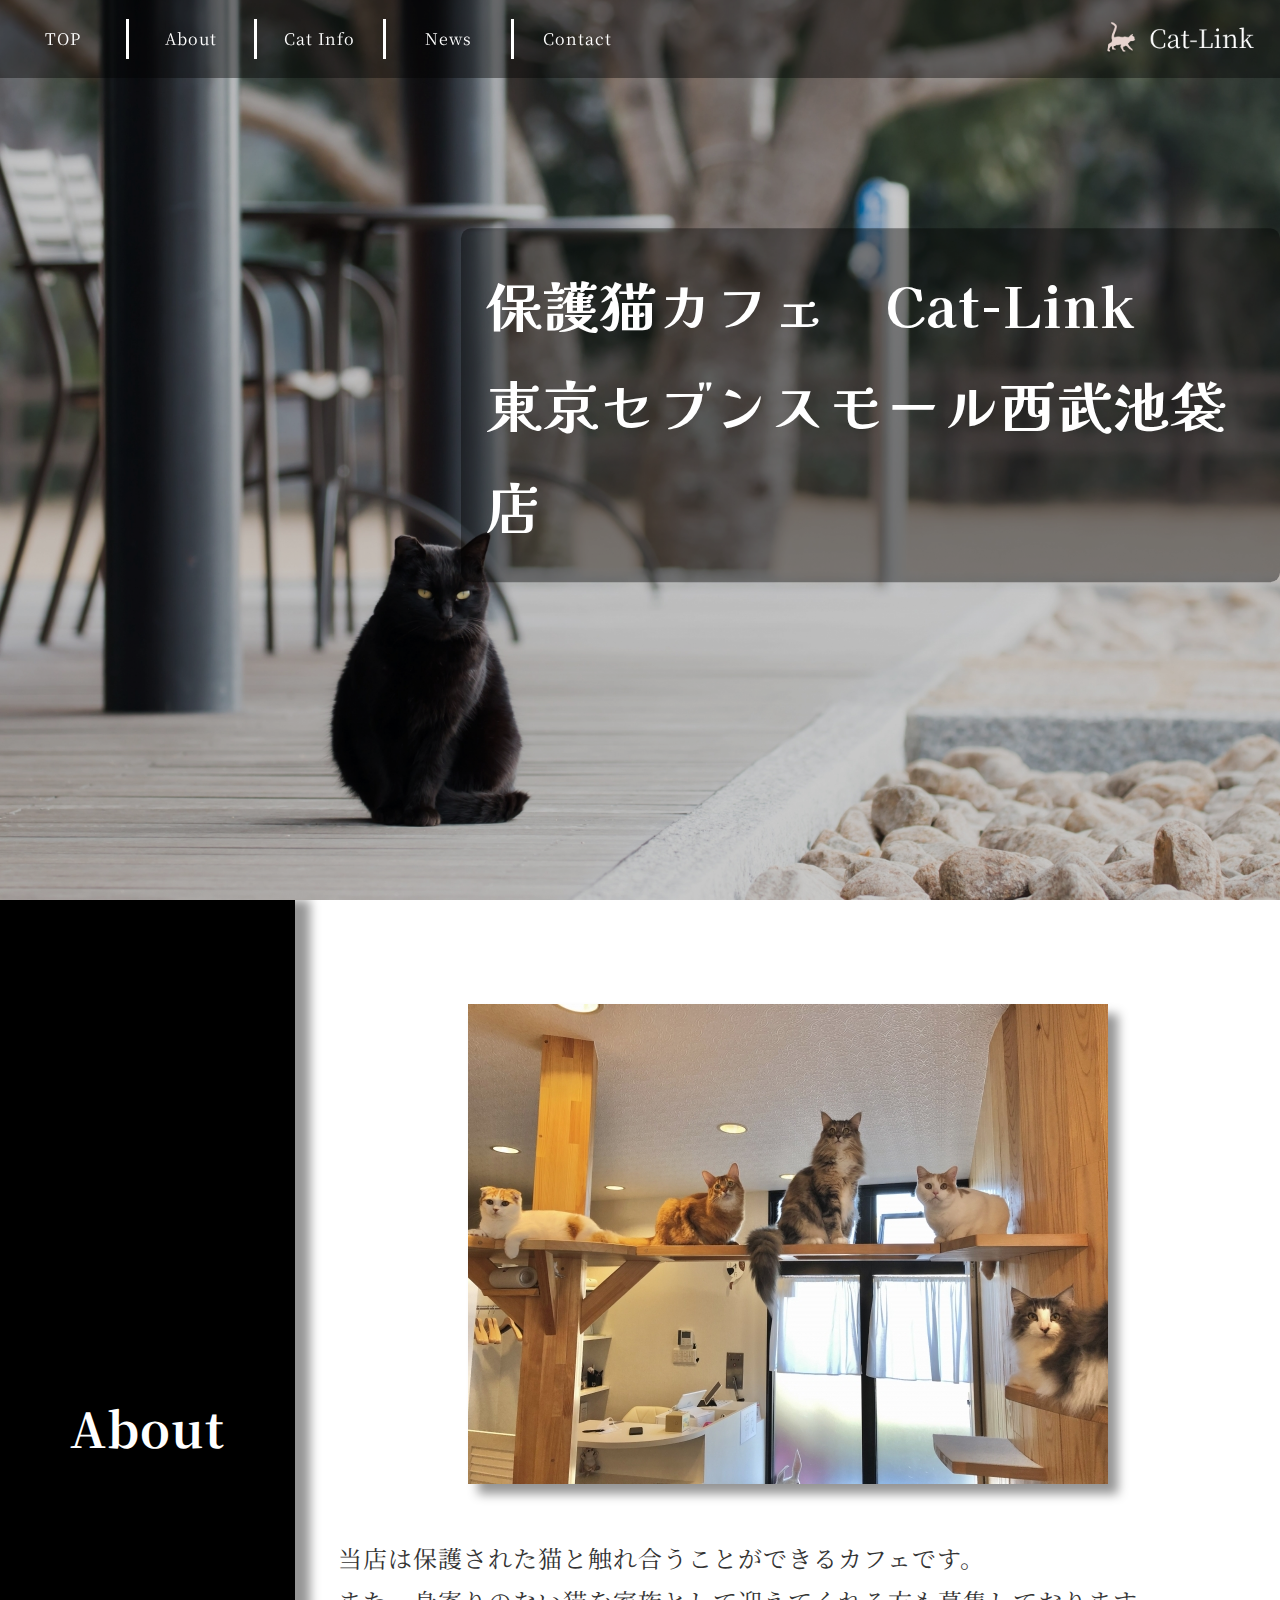
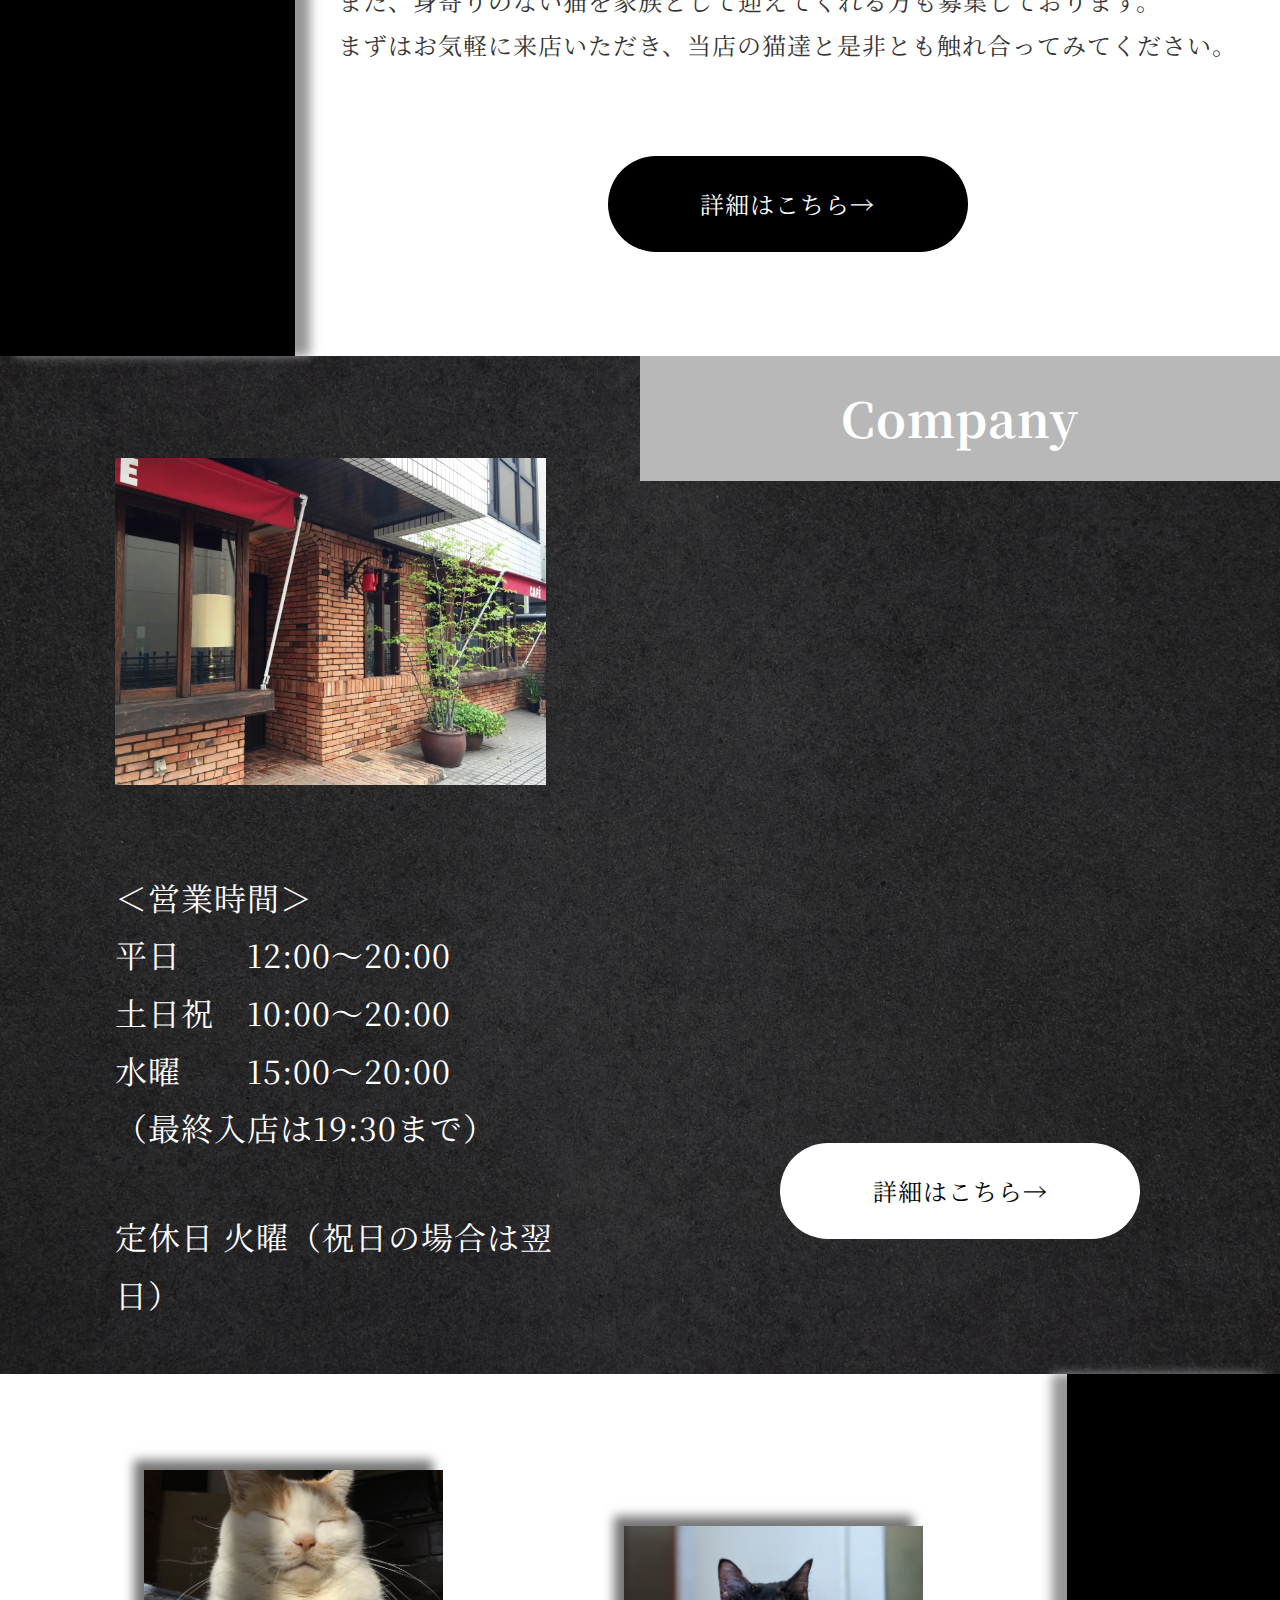
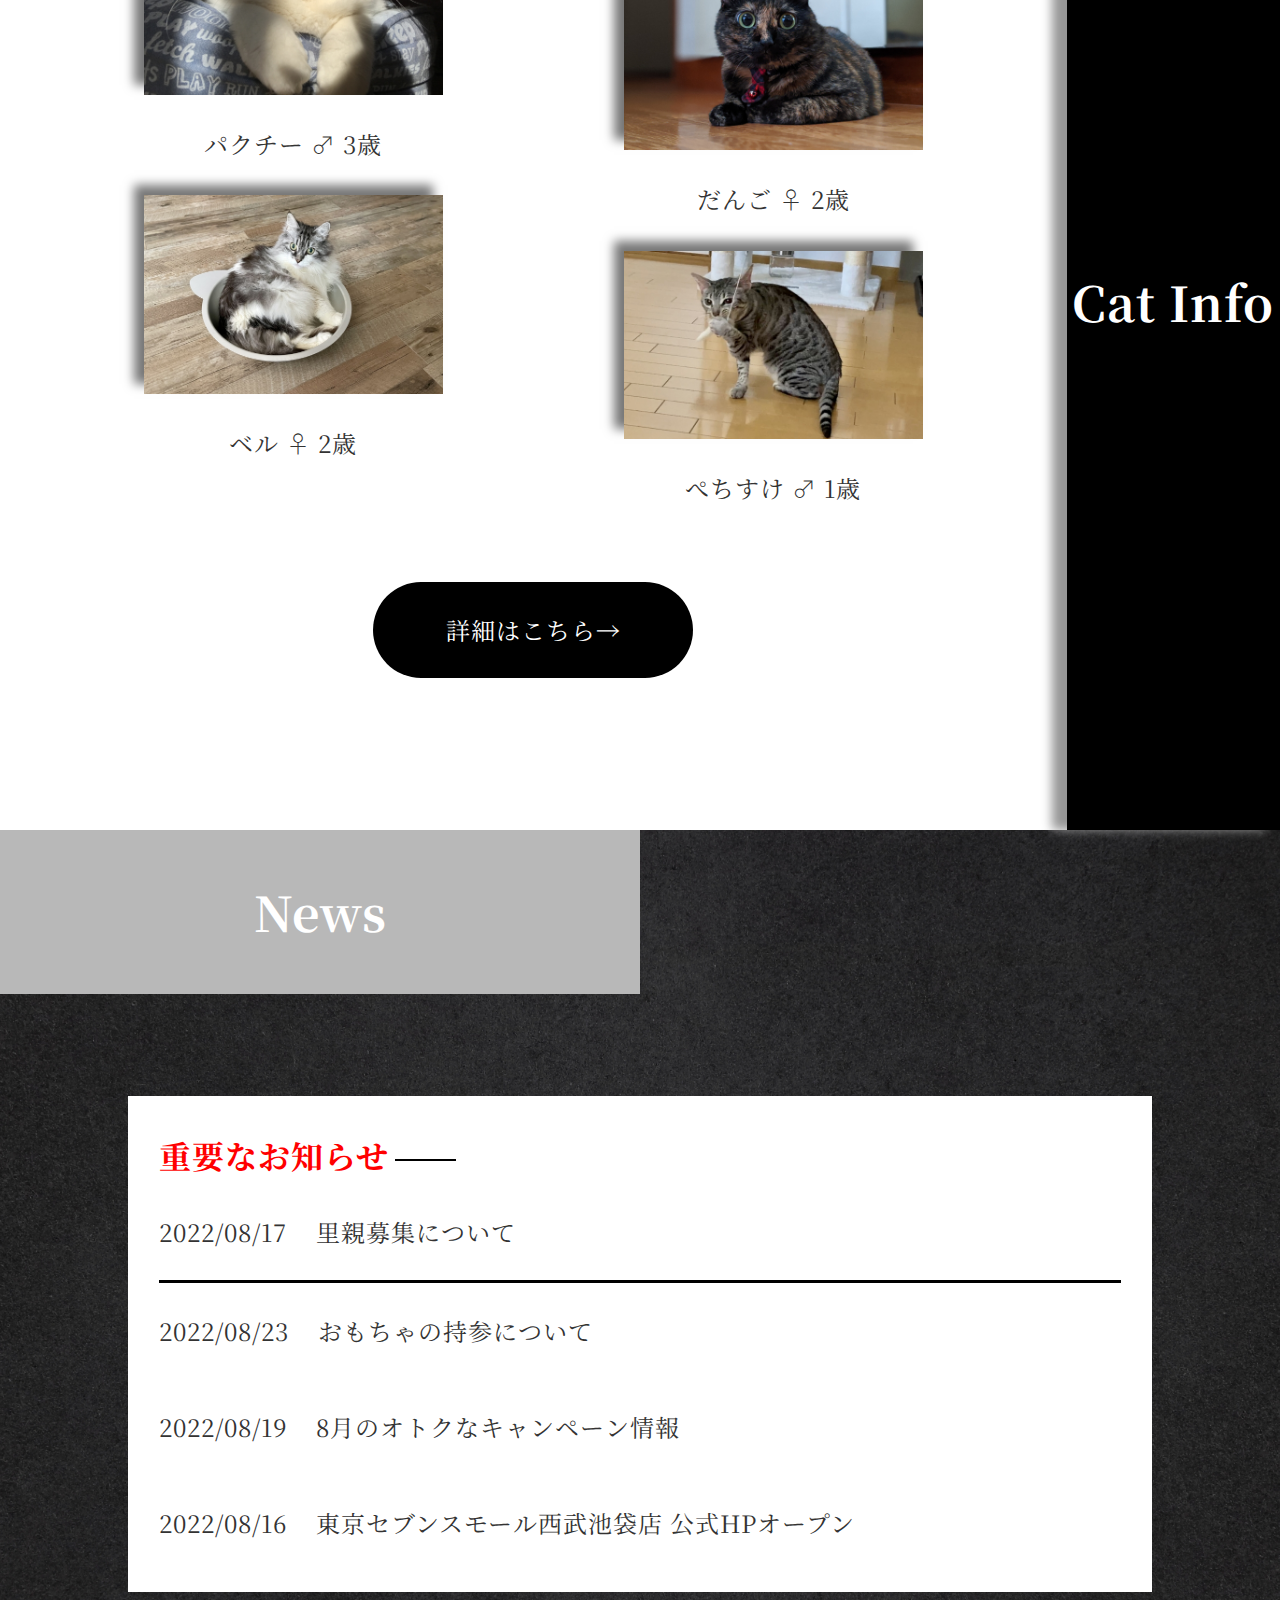
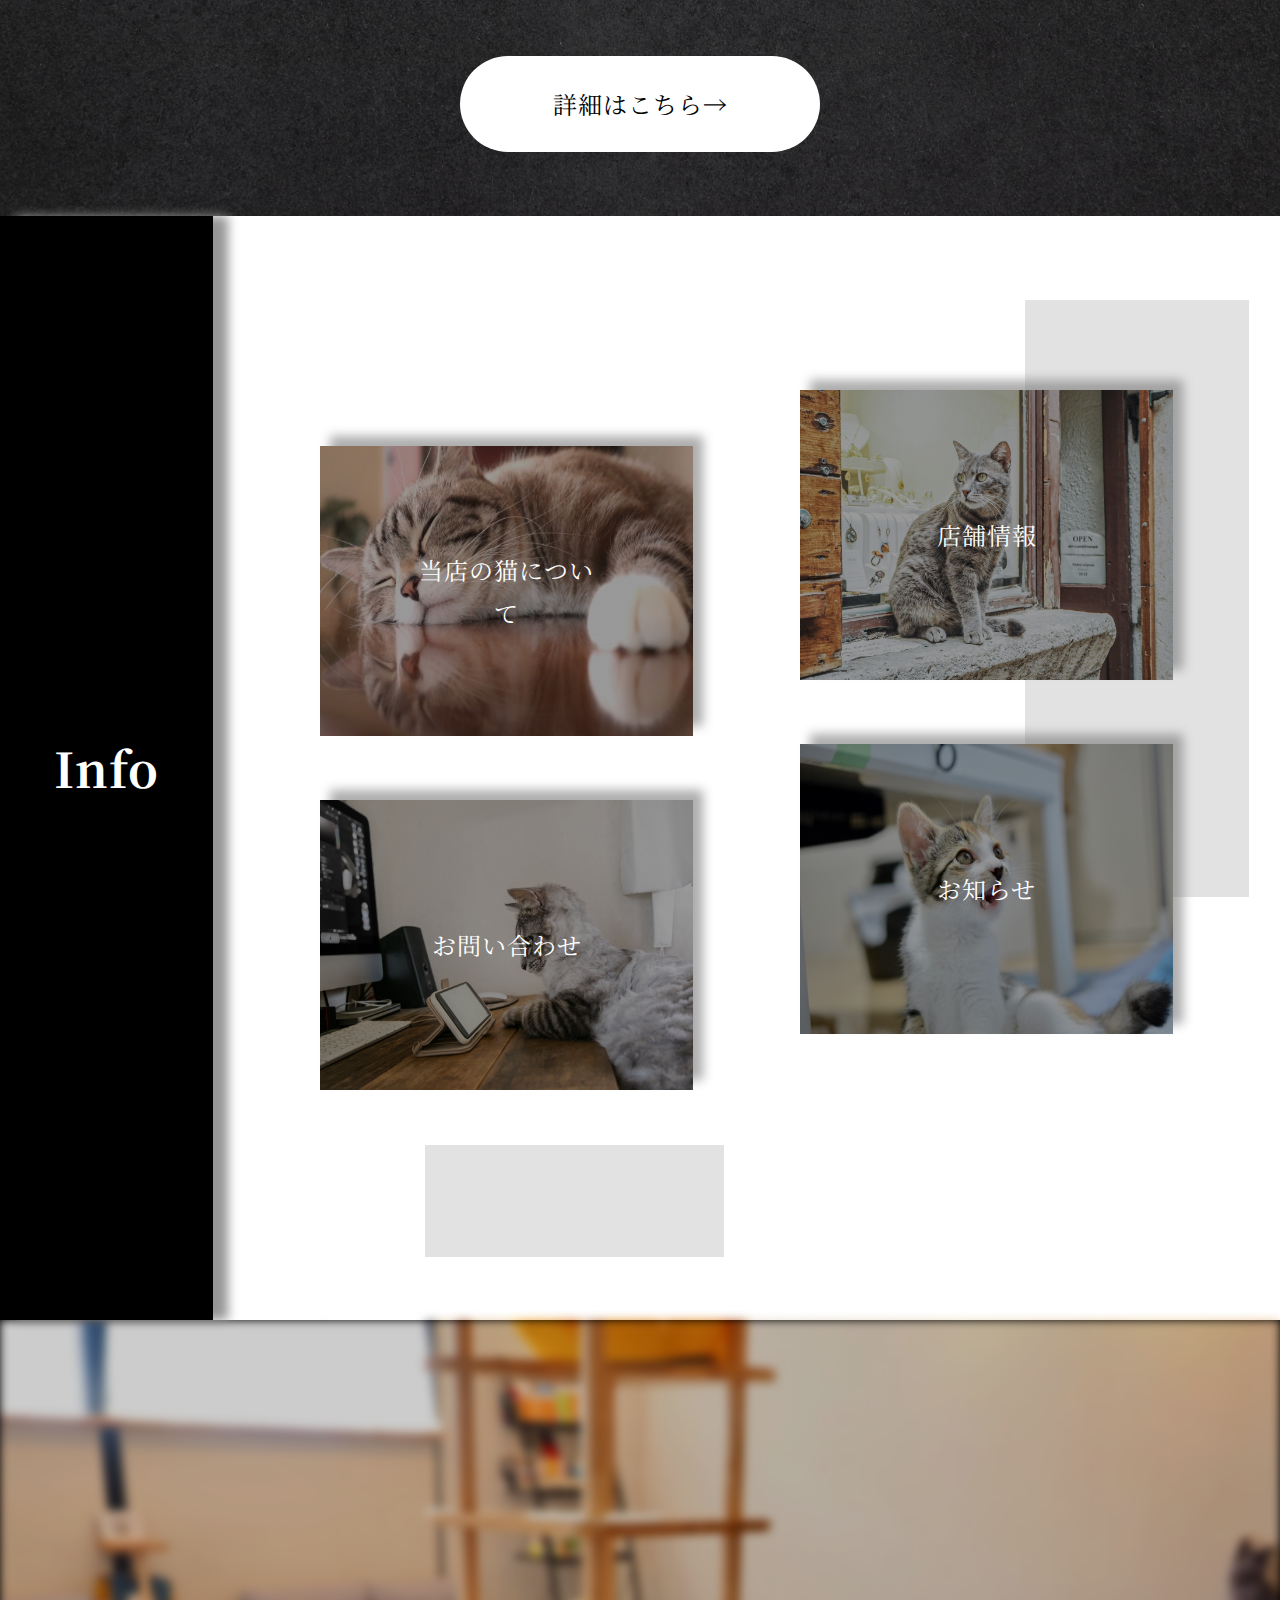
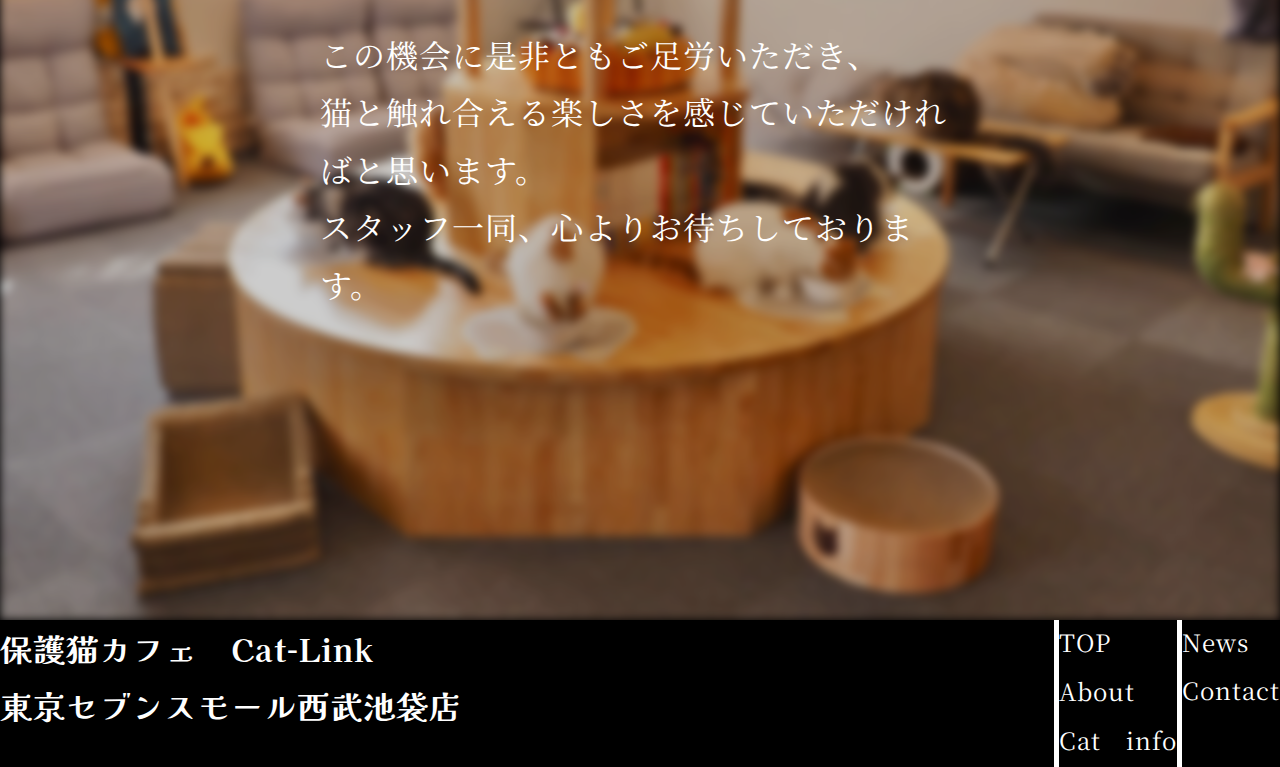
==== commit 9409c76e: "質問" ====
--- a/index.html
+++ b/index.html
@@ -186,13 +186,19 @@
     <footer>
       <div class="footer_wrapper">
         <h2 class="footer_logo">保護猫カフェ&emsp;Cat-Link<span>東京セブンスモール西武池袋店</span></h2>
-        <ul class="footer_list">
-          <li><a href="#">TOP</a></li>
-          <li><a href="#">About</a></li>
-          <li><a href="#">Cat&emsp;info</a></li>
-          <li><a href="#">News</a></li>
-          <li><a href="#">Contact</a></li>
-        </ul>
+        <div class="list_all footer_right">
+          <nav class="footer_nav">
+            <ul class="footer_list1">
+              <li><a href="#">TOP</a></li>
+              <li><a href="#">About</a></li>
+              <li><a href="#">Cat&emsp;info</a></li>
+            </ul>
+            <ul class="list_all footer_list2">
+              <li><a href="#">News</a></li>
+              <li><a href="#">Contact</a></li>
+            </ul>
+          </nav>
+        </div>
       </div>
     </footer>
 
--- a/css/common1.css
+++ b/css/common1.css
@@ -71,6 +71,45 @@
   padding-right: 10%;
 }
 
+footer {
+  position: relative;
+  z-index: -1;
+  background-color: black;
+}
+
+.footer_wrapper {
+  display: flex;
+  justify-content: space-between;
+}
+
+.footer_logo {
+  font-size: 2rem;
+  color: white;
+  font-family: 'Kaisei Opti';
+}
+
+.footer_logo span {
+  display: block;
+}
+
+.footer_nav {
+  display: flex;
+  justify-content: space-evenly;
+}
+
+.list_all {
+  border-left: white solid 5px;
+}
+
+.list_all li {
+  margin-bottom: 5%;
+}
+
+.list_all li a {
+  color: white;
+  font-size: 1.5rem;
+  margin-bottom: 5%;
+}
 
 
 
@@ -97,6 +136,3 @@
 
 
 
-
-
-
--- a/css/index.css
+++ b/css/index.css
@@ -442,7 +442,7 @@
 
 .bg {
   background-color: black;
-  position: absolute;
+  position: relative;
   height: 100vh;
   width: 100vw;
   z-index: -1;
@@ -461,26 +461,17 @@
   transform: translate(-50%, -50%);
 }
 
-footer {
-  position: relative;
-  z-index: -1;
-}
-
-.footer_wrapper {
-  display: flex;
-}
-
-
-
-
-
-
-
-
-
-
-
-
-
-
-
+
+
+
+
+
+
+
+
+
+
+
+
+
+
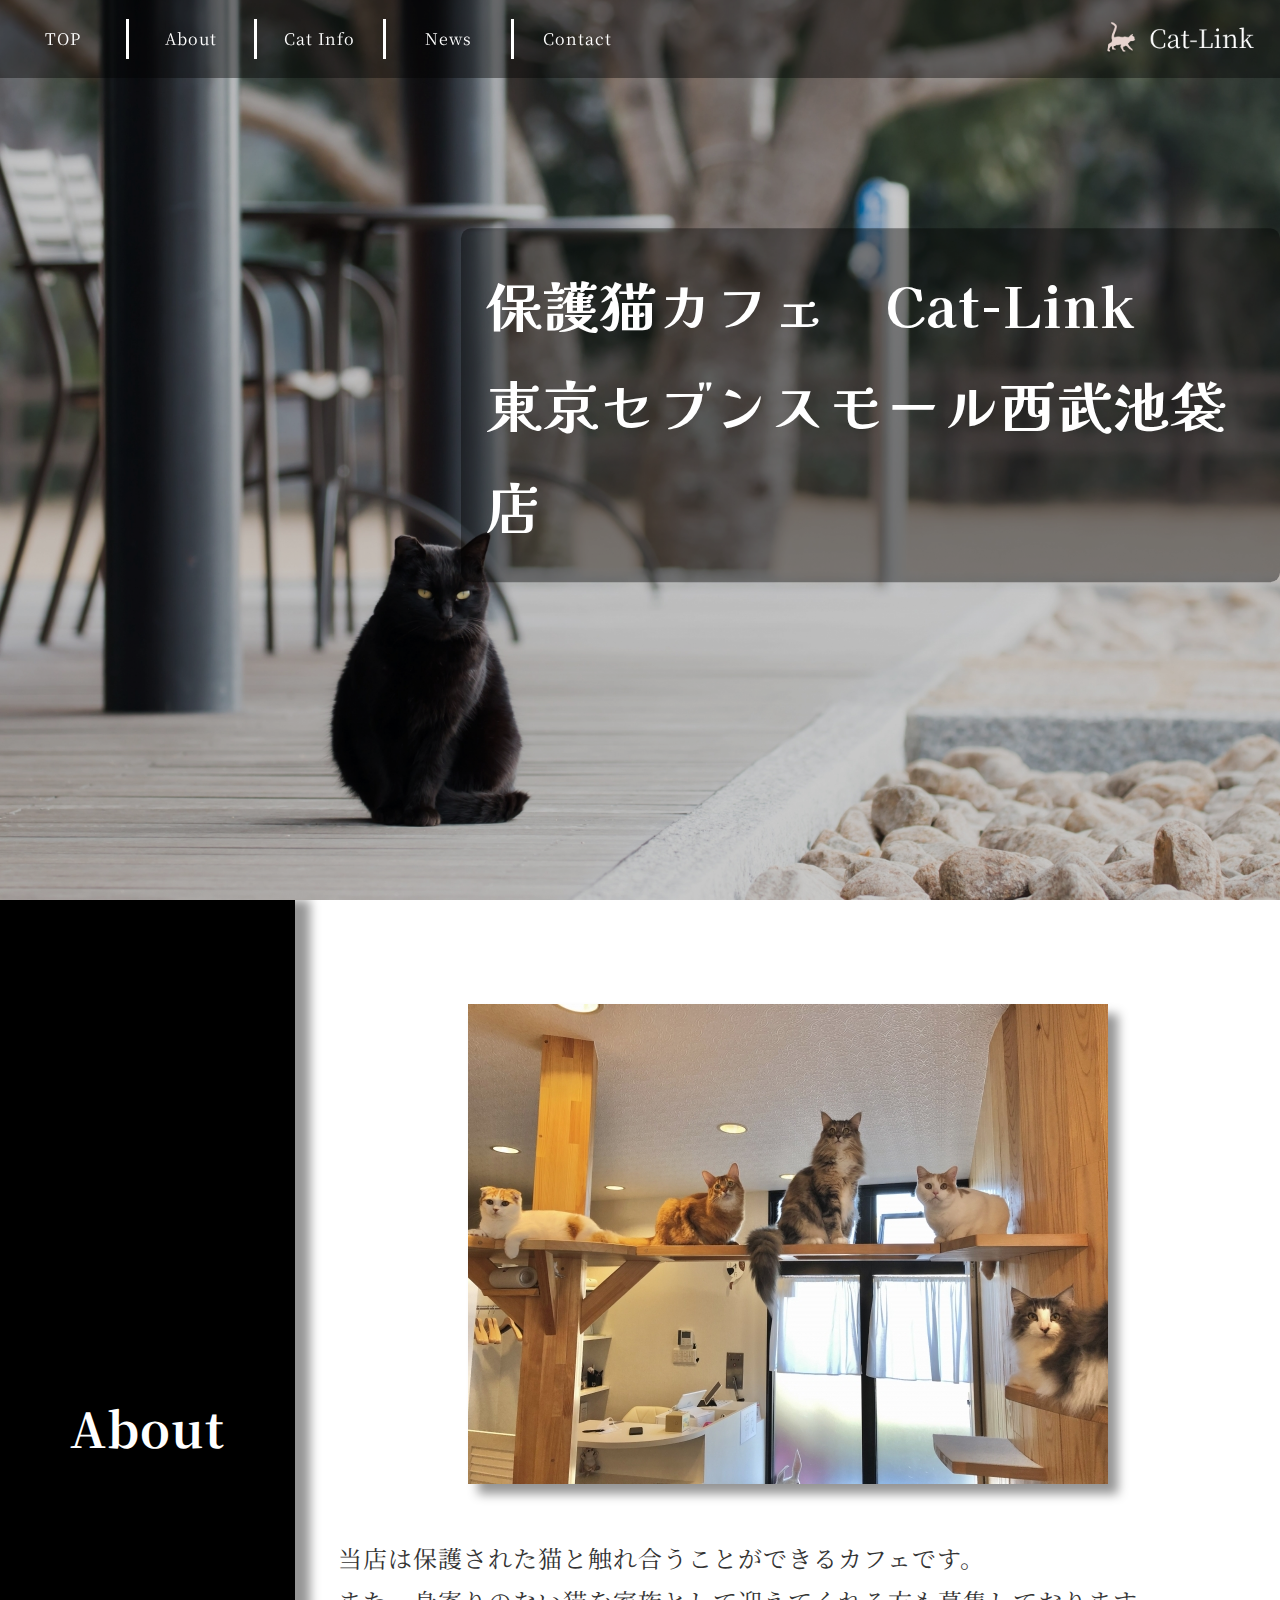
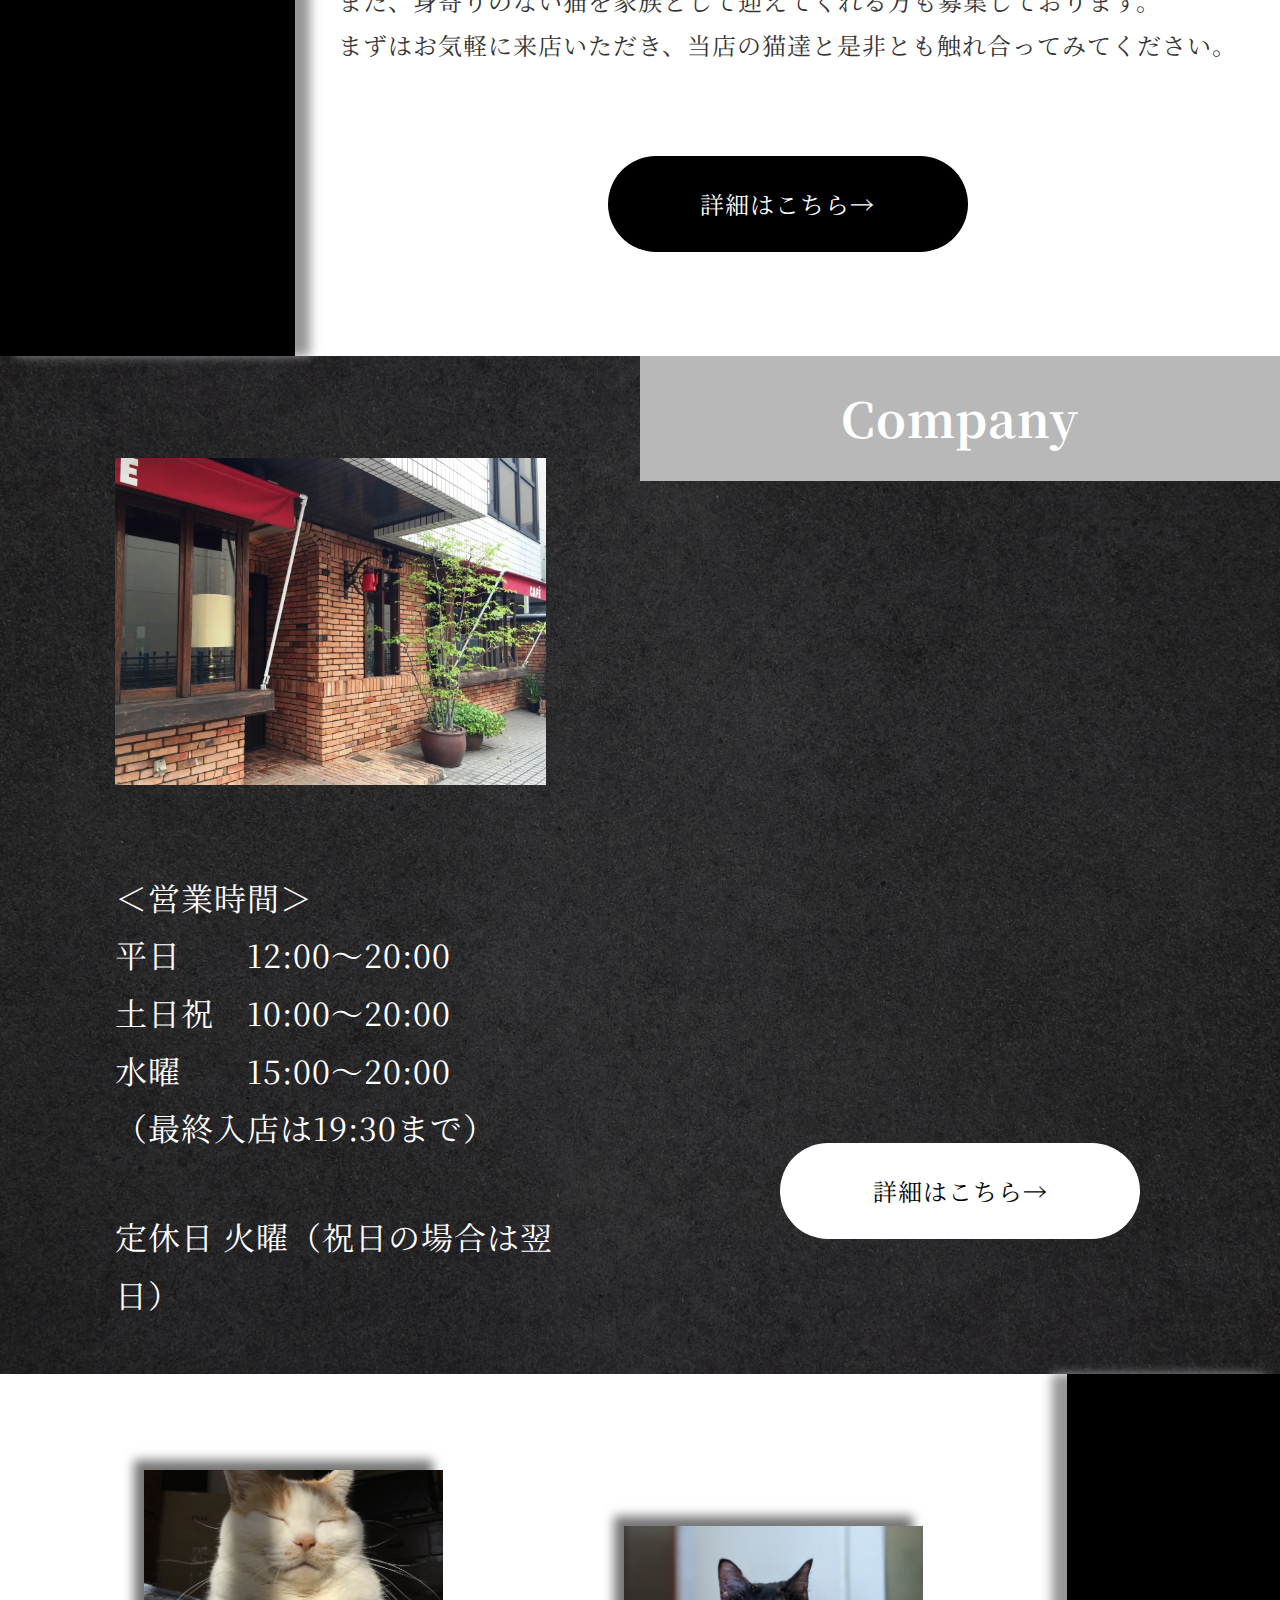
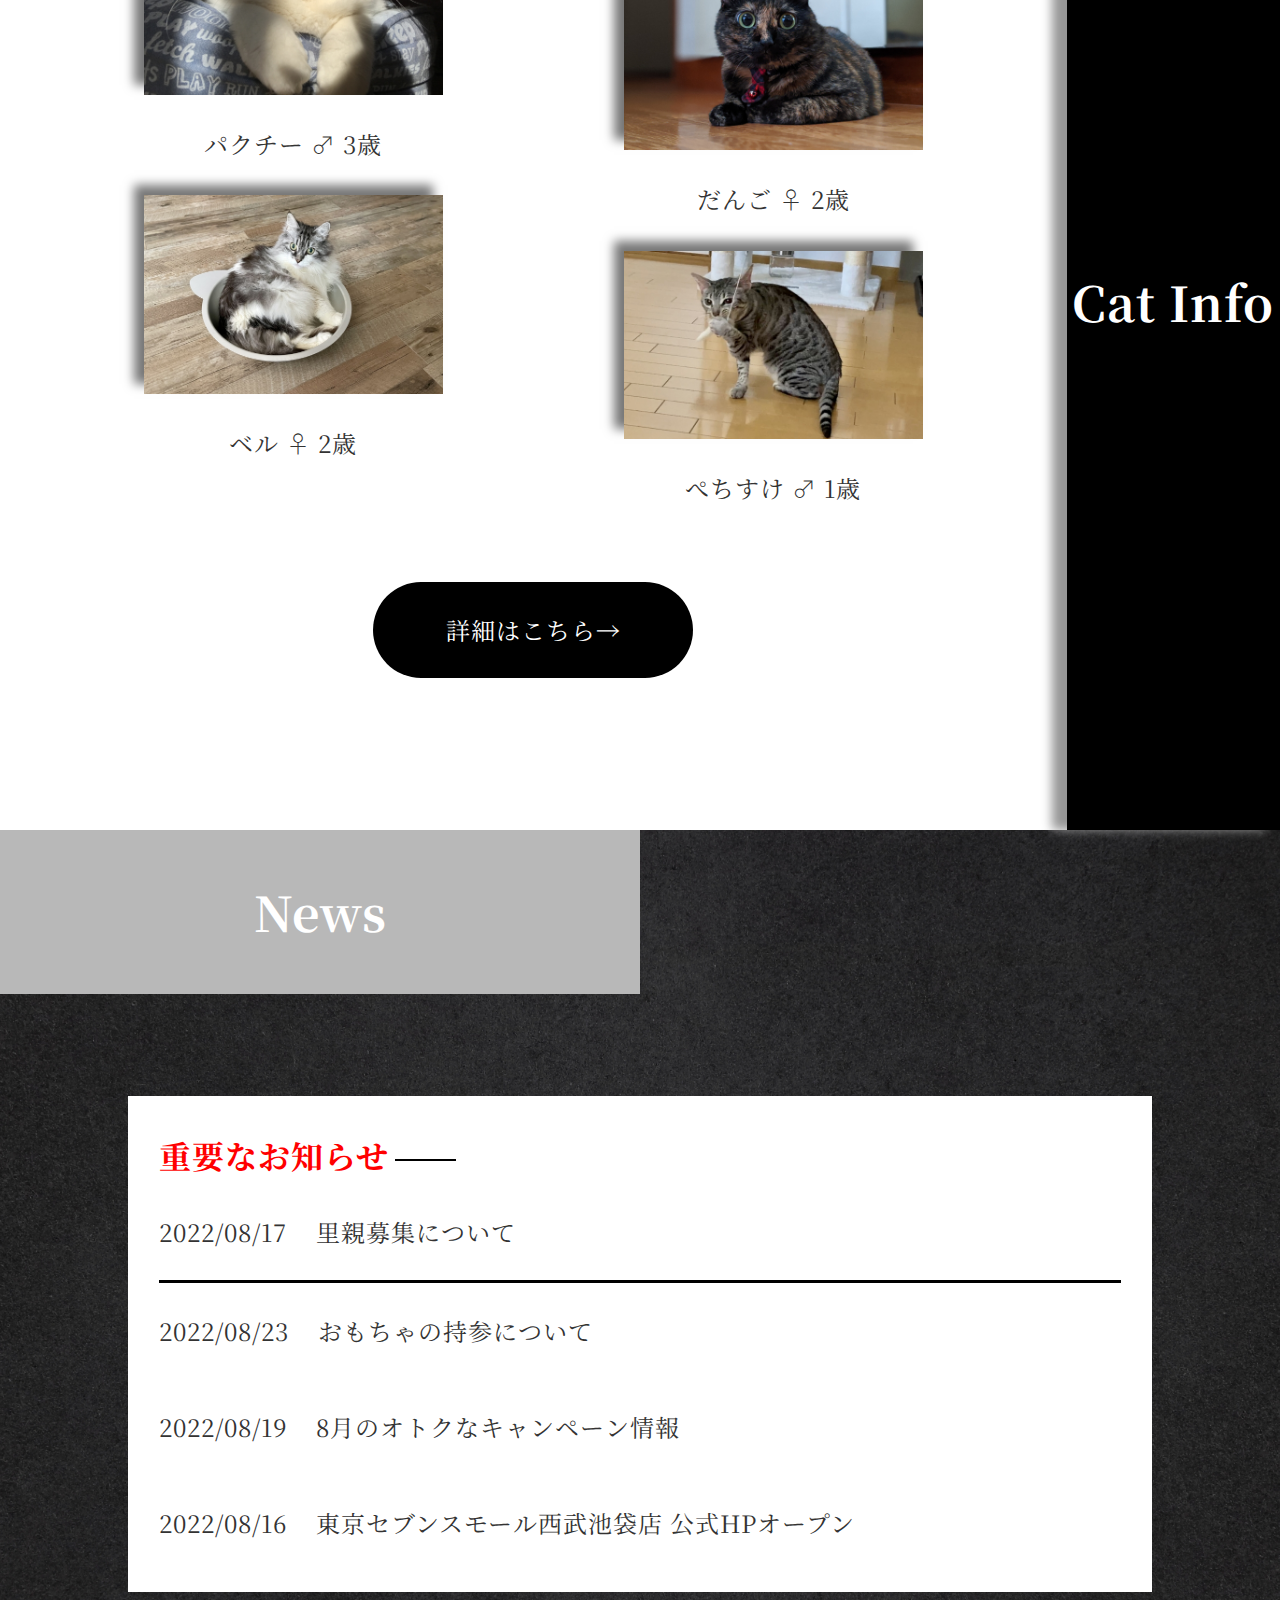
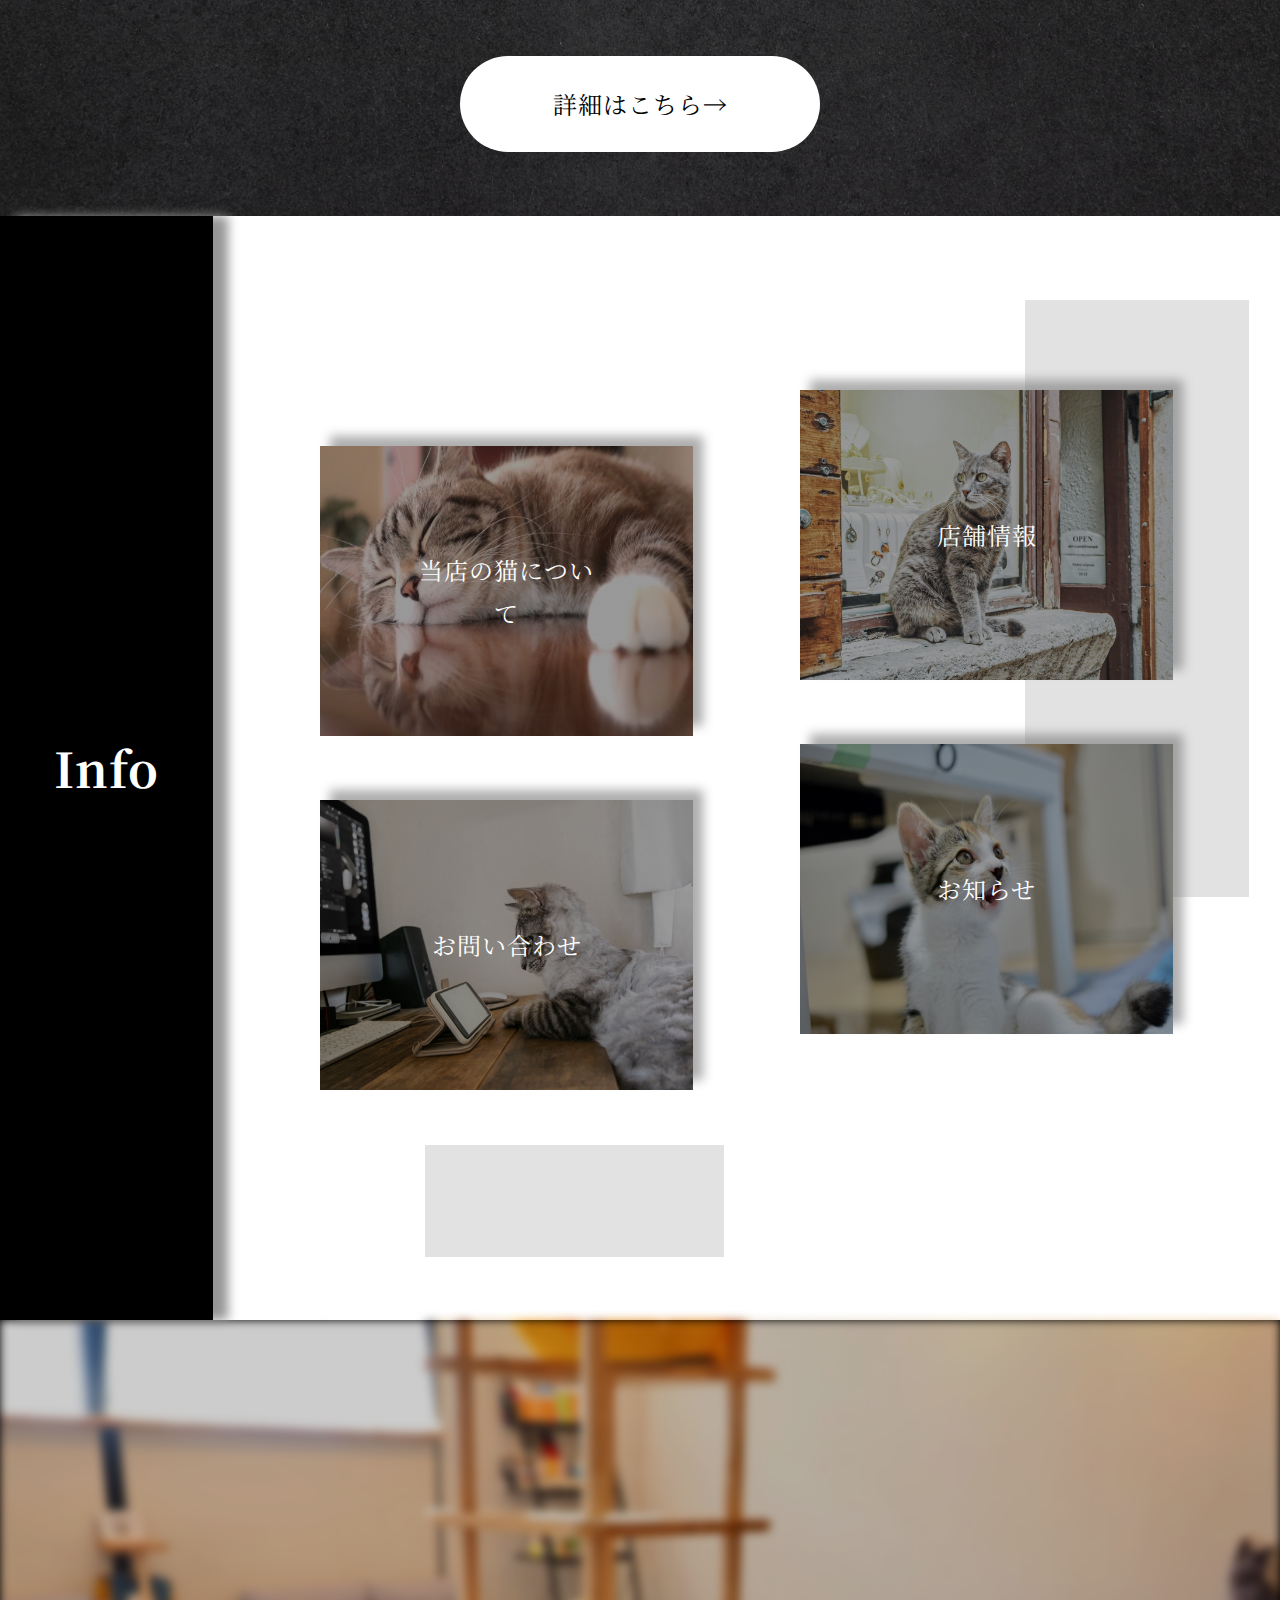
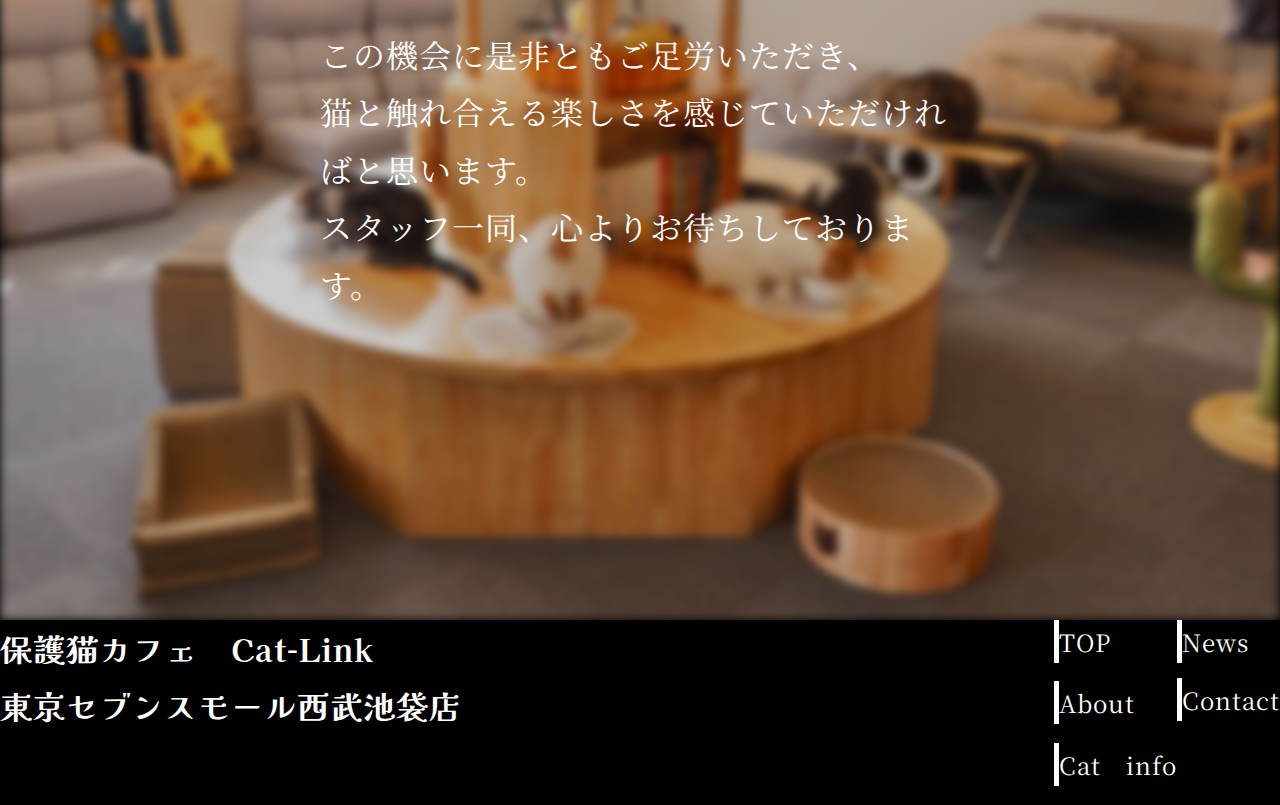
==== commit ad36998b: "質問" ====
--- a/index.html
+++ b/index.html
@@ -201,20 +201,6 @@
         </div>
       </div>
     </footer>
-
-
-
-
-
-
-
-
-
-
-
-
-
-
     <script src="https://ajax.googleapis.com/ajax/libs/jquery/3.5.1/jquery.min.js"></script>
     <script type="text/javascript" src="js/common.js"></script>
   </body>
--- a/css/common1.css
+++ b/css/common1.css
@@ -98,11 +98,12 @@
 }
 
 .list_all {
-  border-left: white solid 5px;
+  
 }
 
 .list_all li {
-  margin-bottom: 5%;
+  border-left: white solid 5px;
+  margin-bottom: 15%;
 }
 
 .list_all li a {
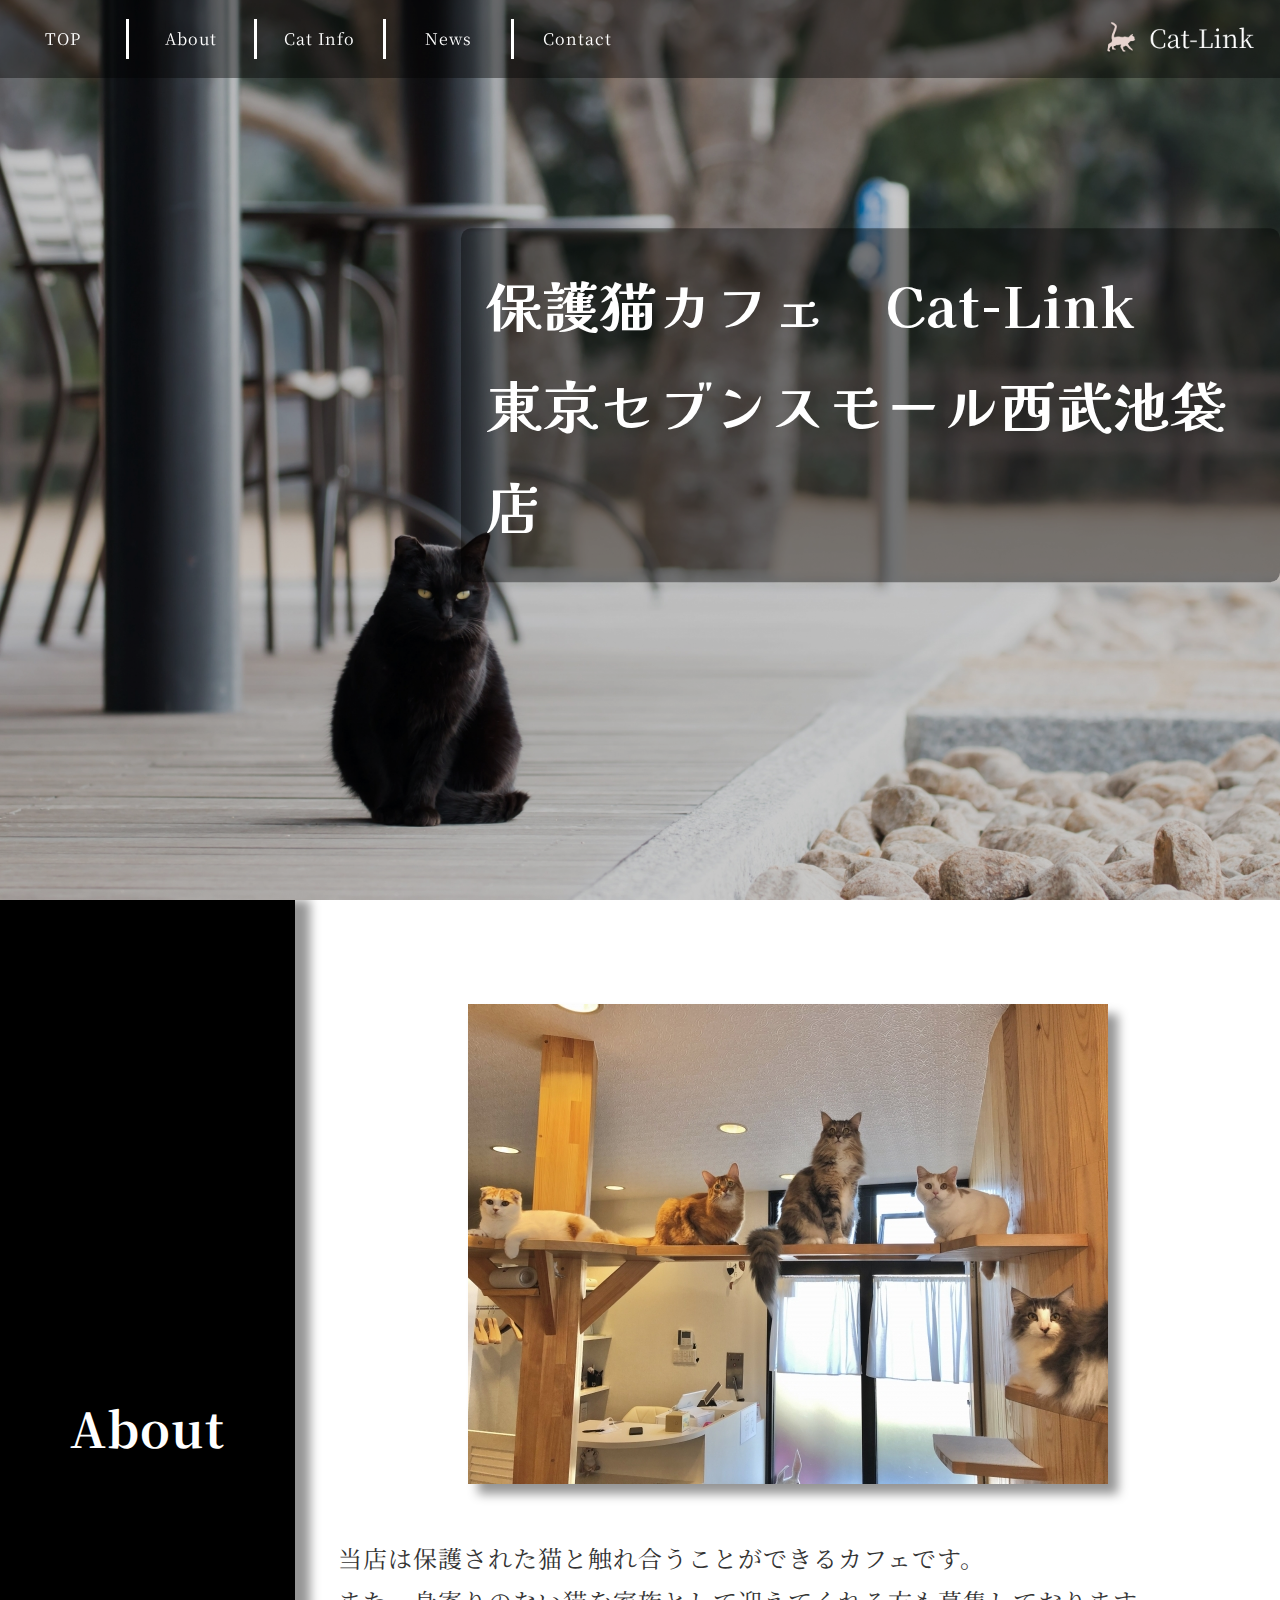
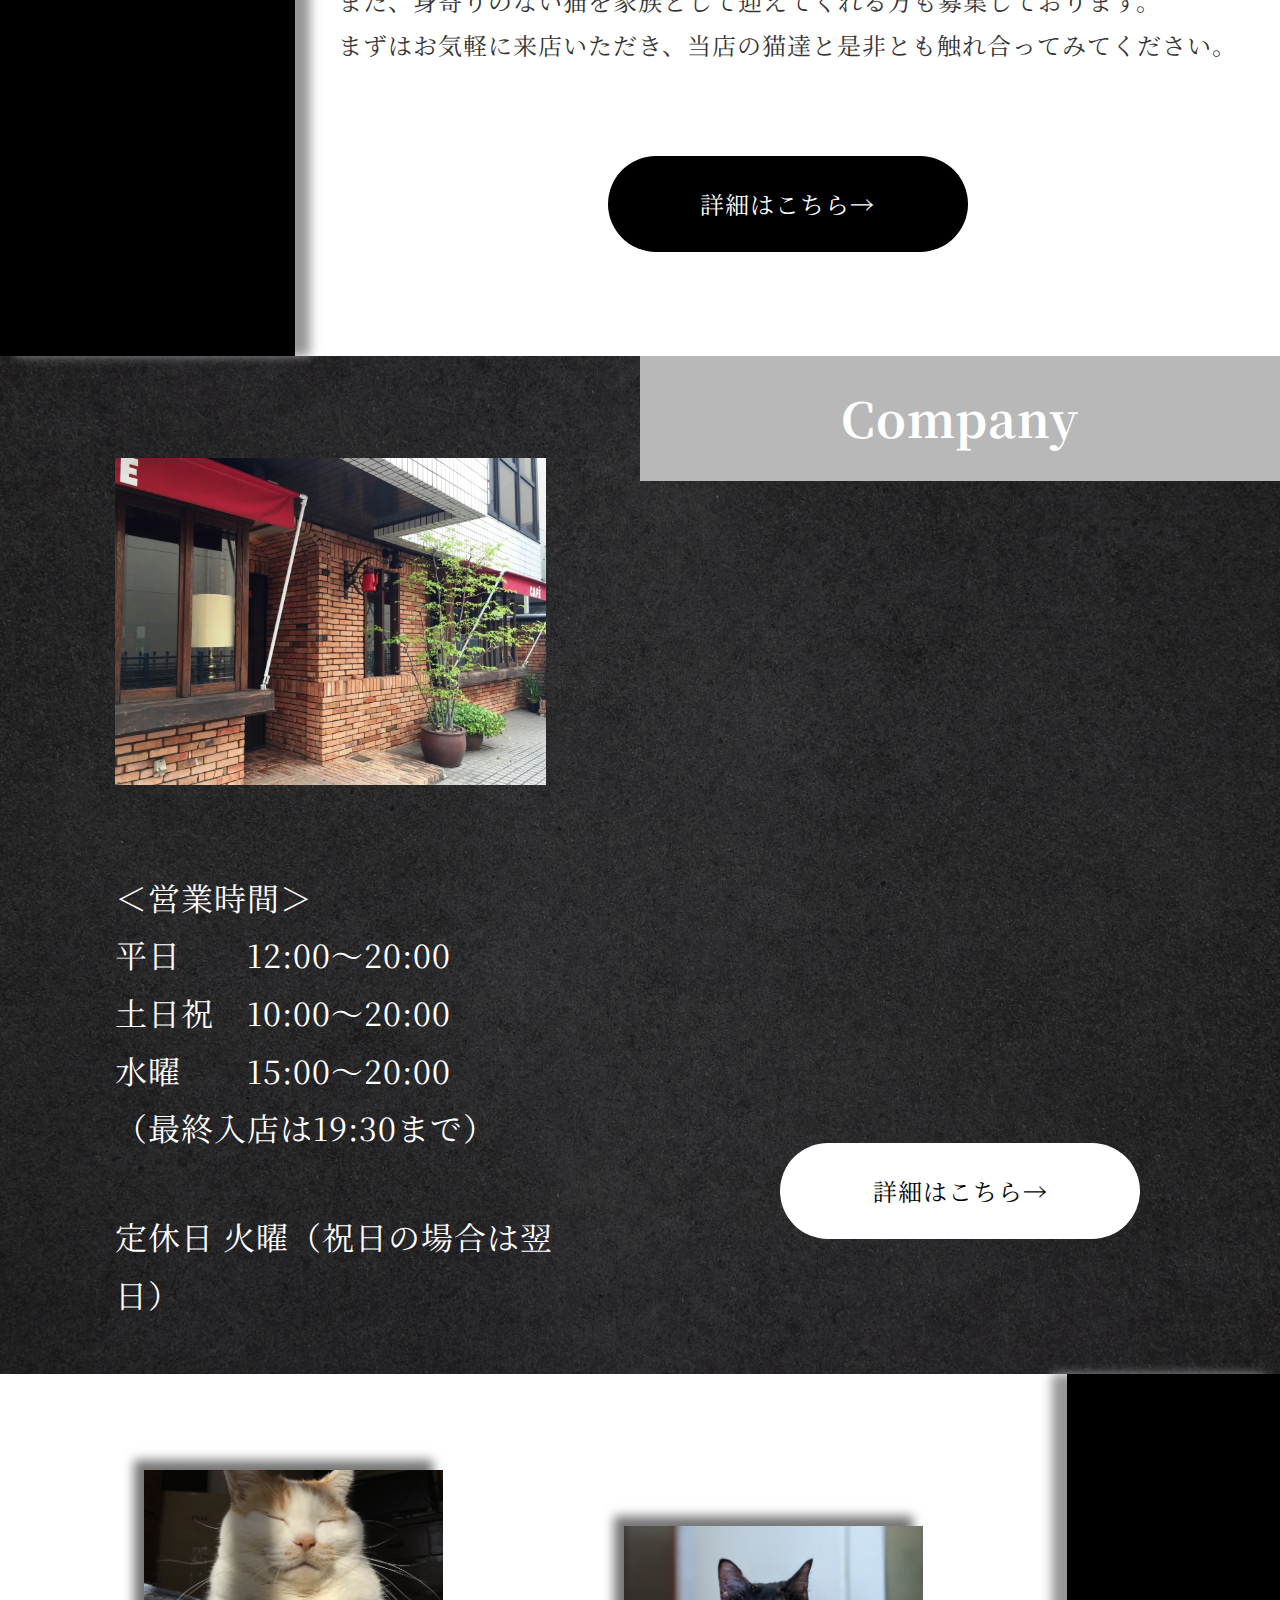
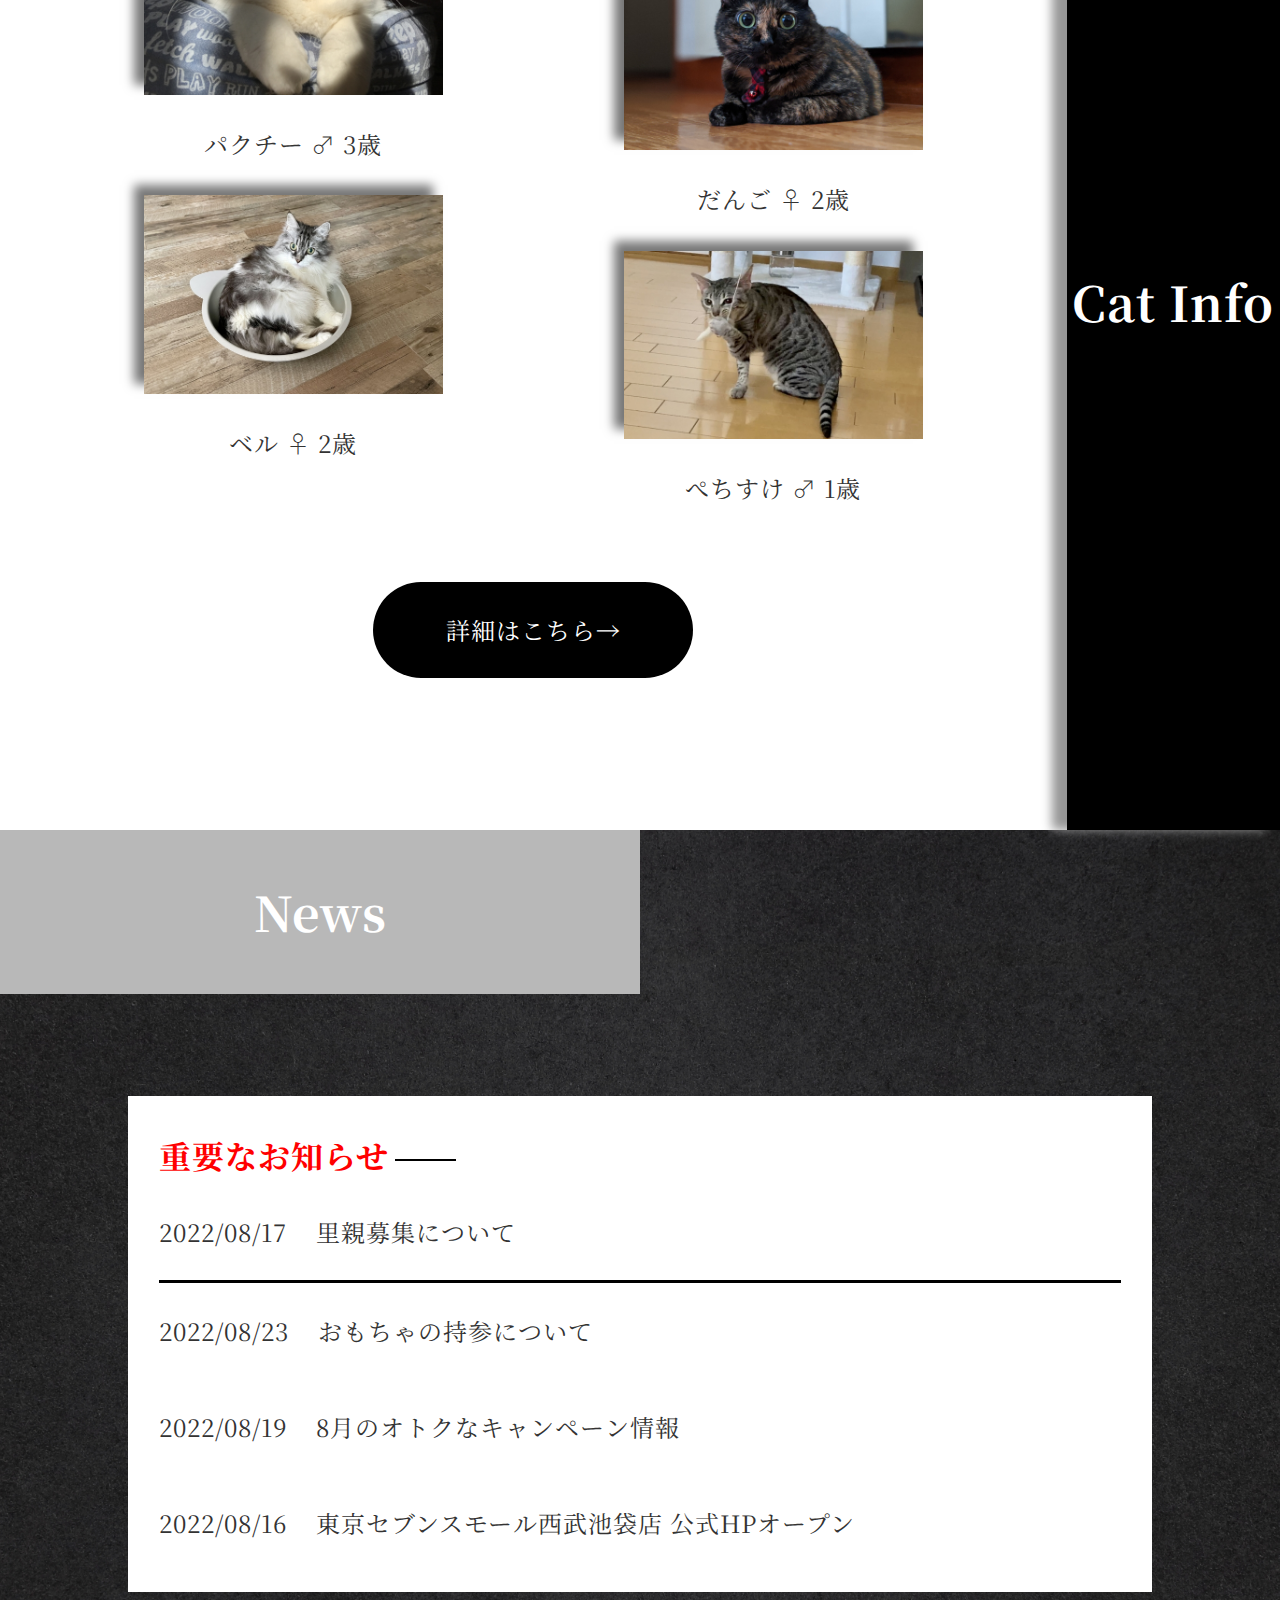
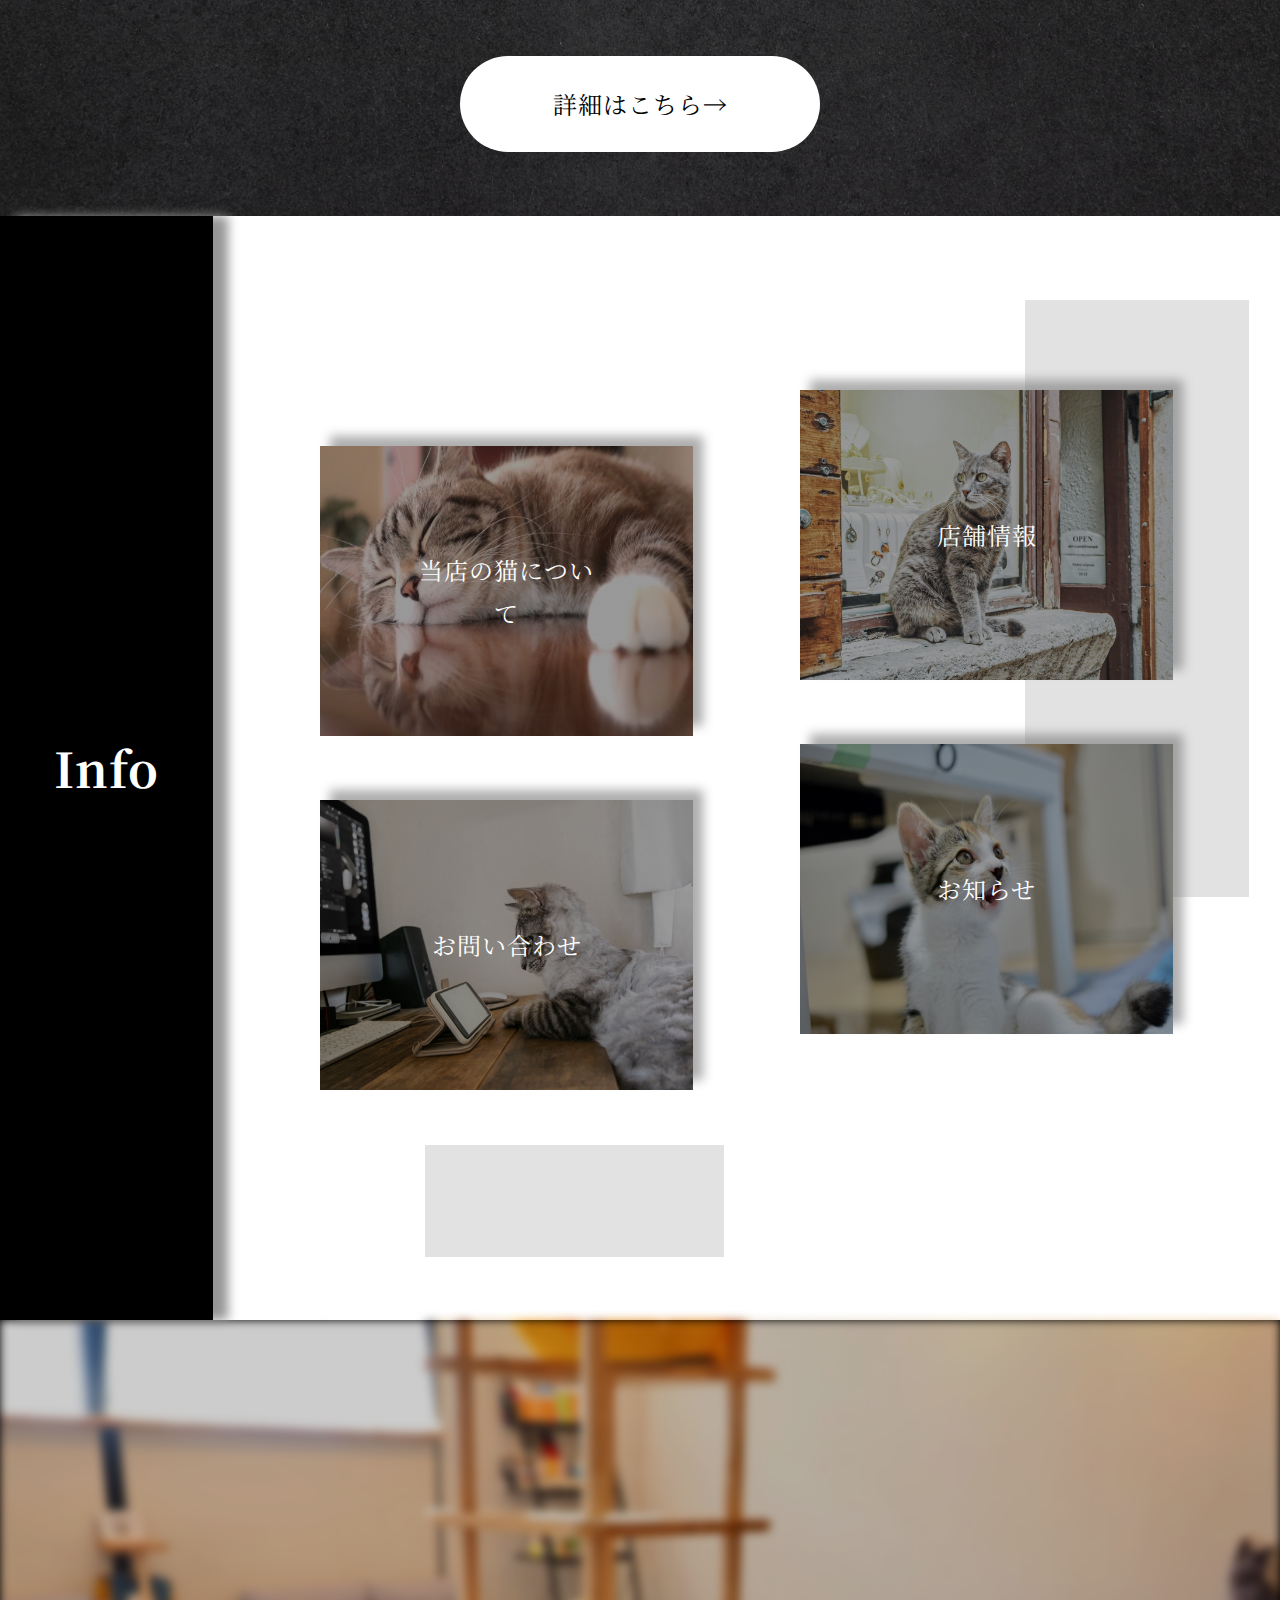
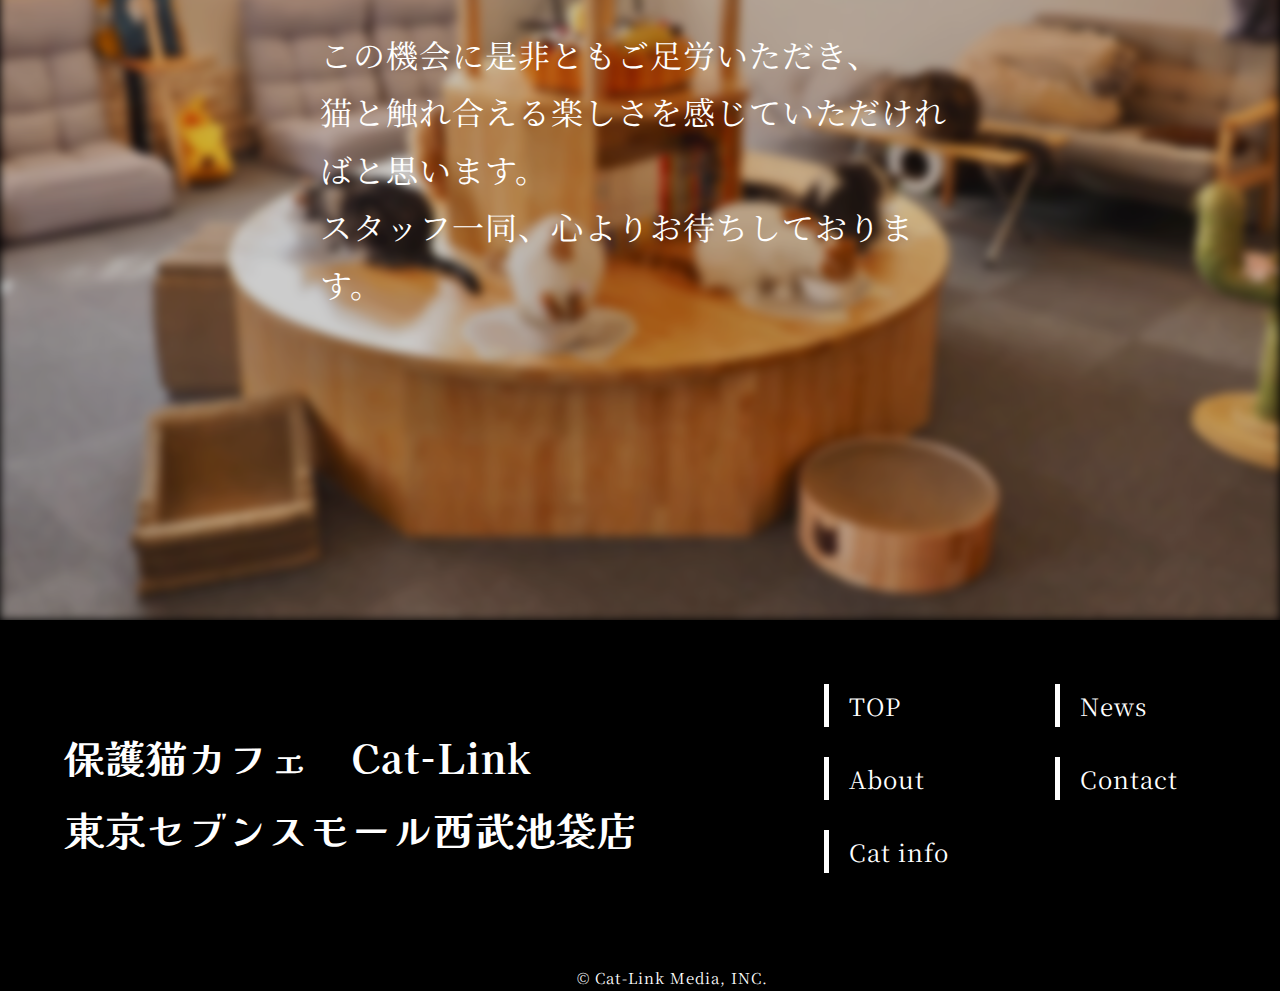
==== commit f288a606: "質問" ====
--- a/index.html
+++ b/index.html
@@ -30,10 +30,10 @@
         <nav class="header_nav">
           <ul>
             <li><a href="#">TOP</a></li>
-            <li><a href="#">About</a></li>
-            <li><a href="#">Cat Info</a></li>
-            <li><a href="#">News</a></li>
-            <li><a href="#">Contact</a></li>
+            <li><a href="./html/about.html">About</a></li>
+            <li><a href="./html/cat_info.html">Cat Info</a></li>
+            <li><a href="./html/news.html">News</a></li>
+            <li><a href="./html/contact.html">Contact</a></li>
           </ul>
         </nav>
         <div class="header_logo">
@@ -185,19 +185,24 @@
     </main>
     <footer>
       <div class="footer_wrapper">
-        <h2 class="footer_logo">保護猫カフェ&emsp;Cat-Link<span>東京セブンスモール西武池袋店</span></h2>
-        <div class="list_all footer_right">
-          <nav class="footer_nav">
-            <ul class="footer_list1">
-              <li><a href="#">TOP</a></li>
-              <li><a href="#">About</a></li>
-              <li><a href="#">Cat&emsp;info</a></li>
-            </ul>
-            <ul class="list_all footer_list2">
-              <li><a href="#">News</a></li>
-              <li><a href="#">Contact</a></li>
-            </ul>
-          </nav>
+        <div class="footer_items">
+          <h2 class="footer_logo">保護猫カフェ&emsp;Cat-Link<span>東京セブンスモール西武池袋店</span></h2>
+          <div class="footer_right">
+            <nav class="footer_nav">
+              <ul class="list_all footer_list1">
+                <li><a href="#">TOP</a></li>
+                <li><a href="./html/about.html">About</a></li>
+                <li><a href="./html/cat_info.html">Cat&nbsp;info</a></li>
+              </ul>
+              <ul class="list_all footer_list2">
+                <li><a href="./html/news.html">News</a></li>
+                <li><a href="./html/contact.html">Contact</a></li>
+              </ul>
+            </nav>
+          </div>
+        </div>
+        <div class="copyright">
+          <p>© Cat-Link Media, INC.</p>
         </div>
       </div>
     </footer>
--- a/css/common1.css
+++ b/css/common1.css
@@ -78,12 +78,20 @@
 }
 
 .footer_wrapper {
+  max-width: 1440px;
+  margin: 0 auto;
+  padding: 5% 0 0 5%;
+}
+
+.footer_items {
   display: flex;
   justify-content: space-between;
+  align-items: center;
+  padding-bottom: 5%;
 }
 
 .footer_logo {
-  font-size: 2rem;
+  font-size: 2.5rem;
   color: white;
   font-family: 'Kaisei Opti';
 }
@@ -92,24 +100,38 @@
   display: block;
 }
 
+.footer_right {
+  width: 40%;
+}
+
 .footer_nav {
   display: flex;
   justify-content: space-evenly;
 }
 
 .list_all {
-  
+  width: 40%;
+  float: right;
 }
 
 .list_all li {
   border-left: white solid 5px;
-  margin-bottom: 15%;
+  margin-bottom: 30px;
 }
 
 .list_all li a {
   color: white;
   font-size: 1.5rem;
-  margin-bottom: 5%;
+  padding-left: 20px;
+}
+
+.footer_list2 {
+  padding-left: 5px;
+}
+
+.copyright {
+  color: white;
+  text-align: center;
 }
 
 
@@ -135,5 +157,3 @@
 
 
 
-
-
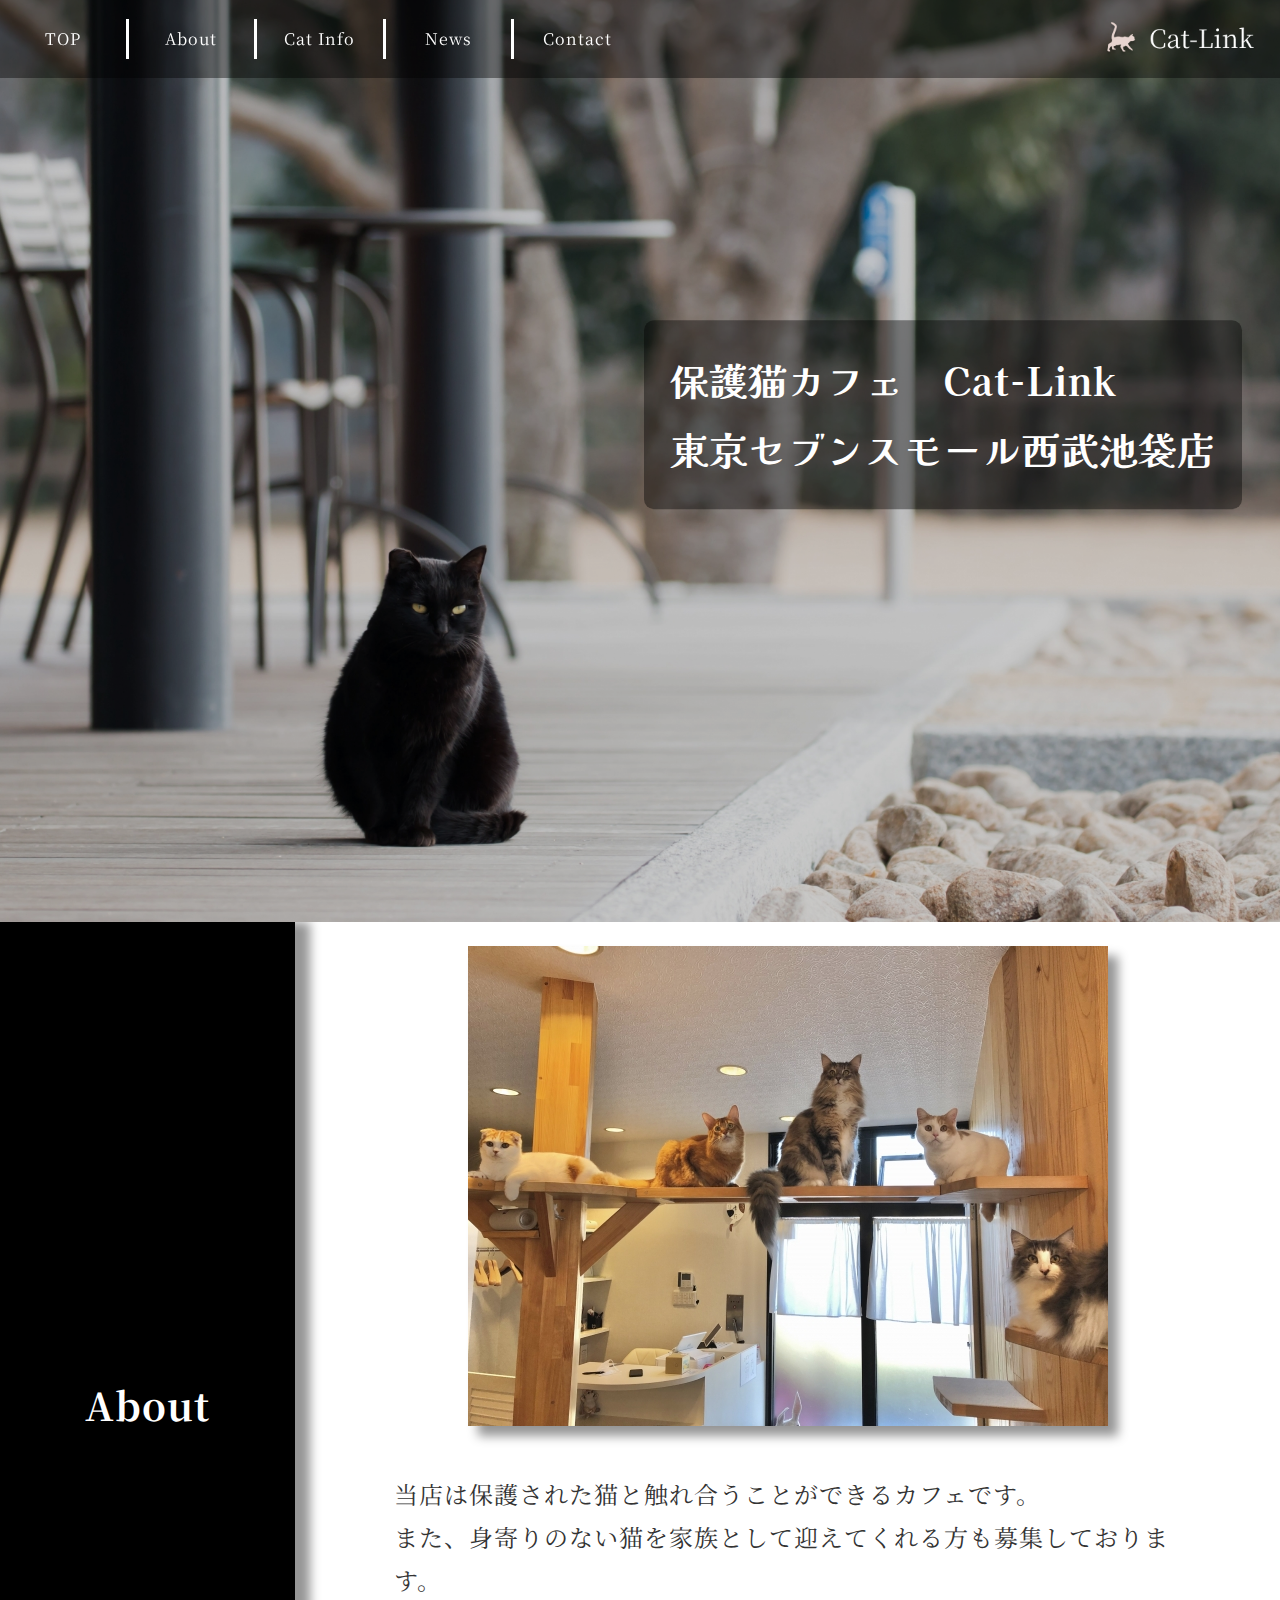
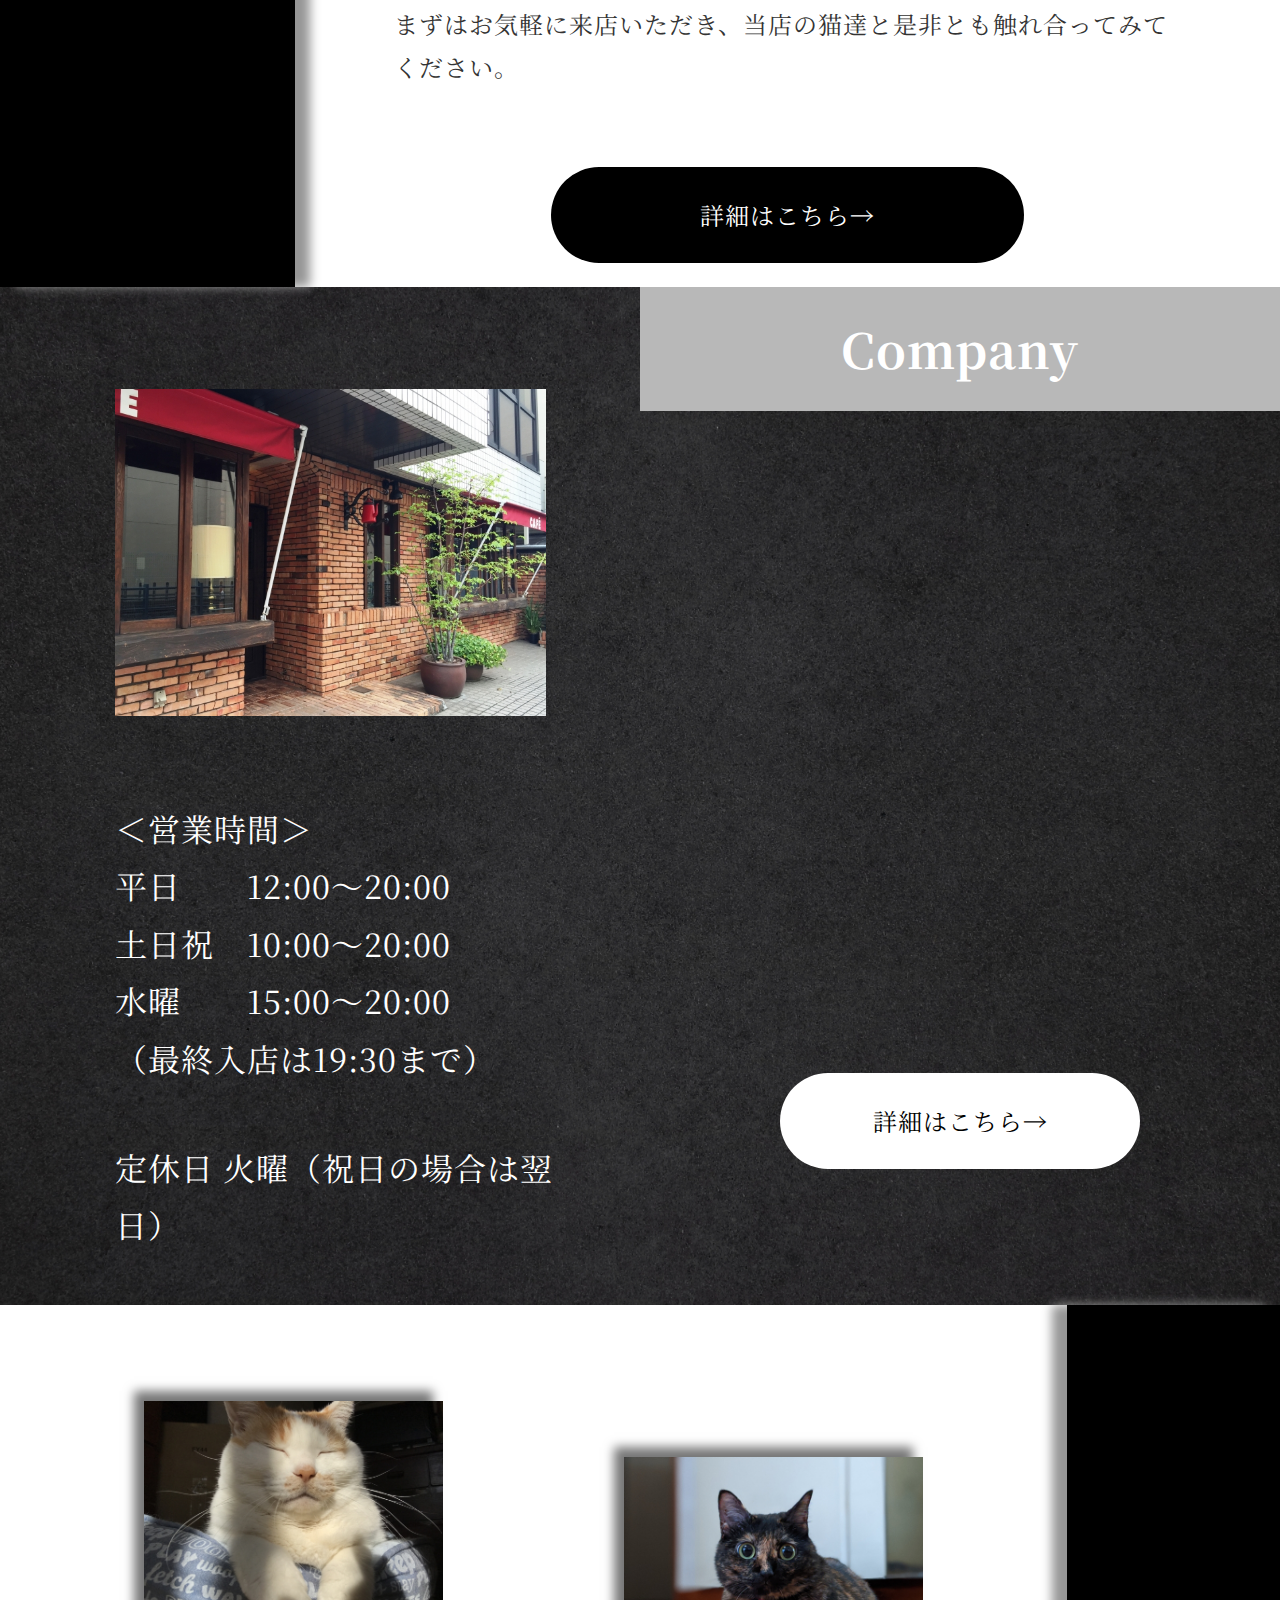
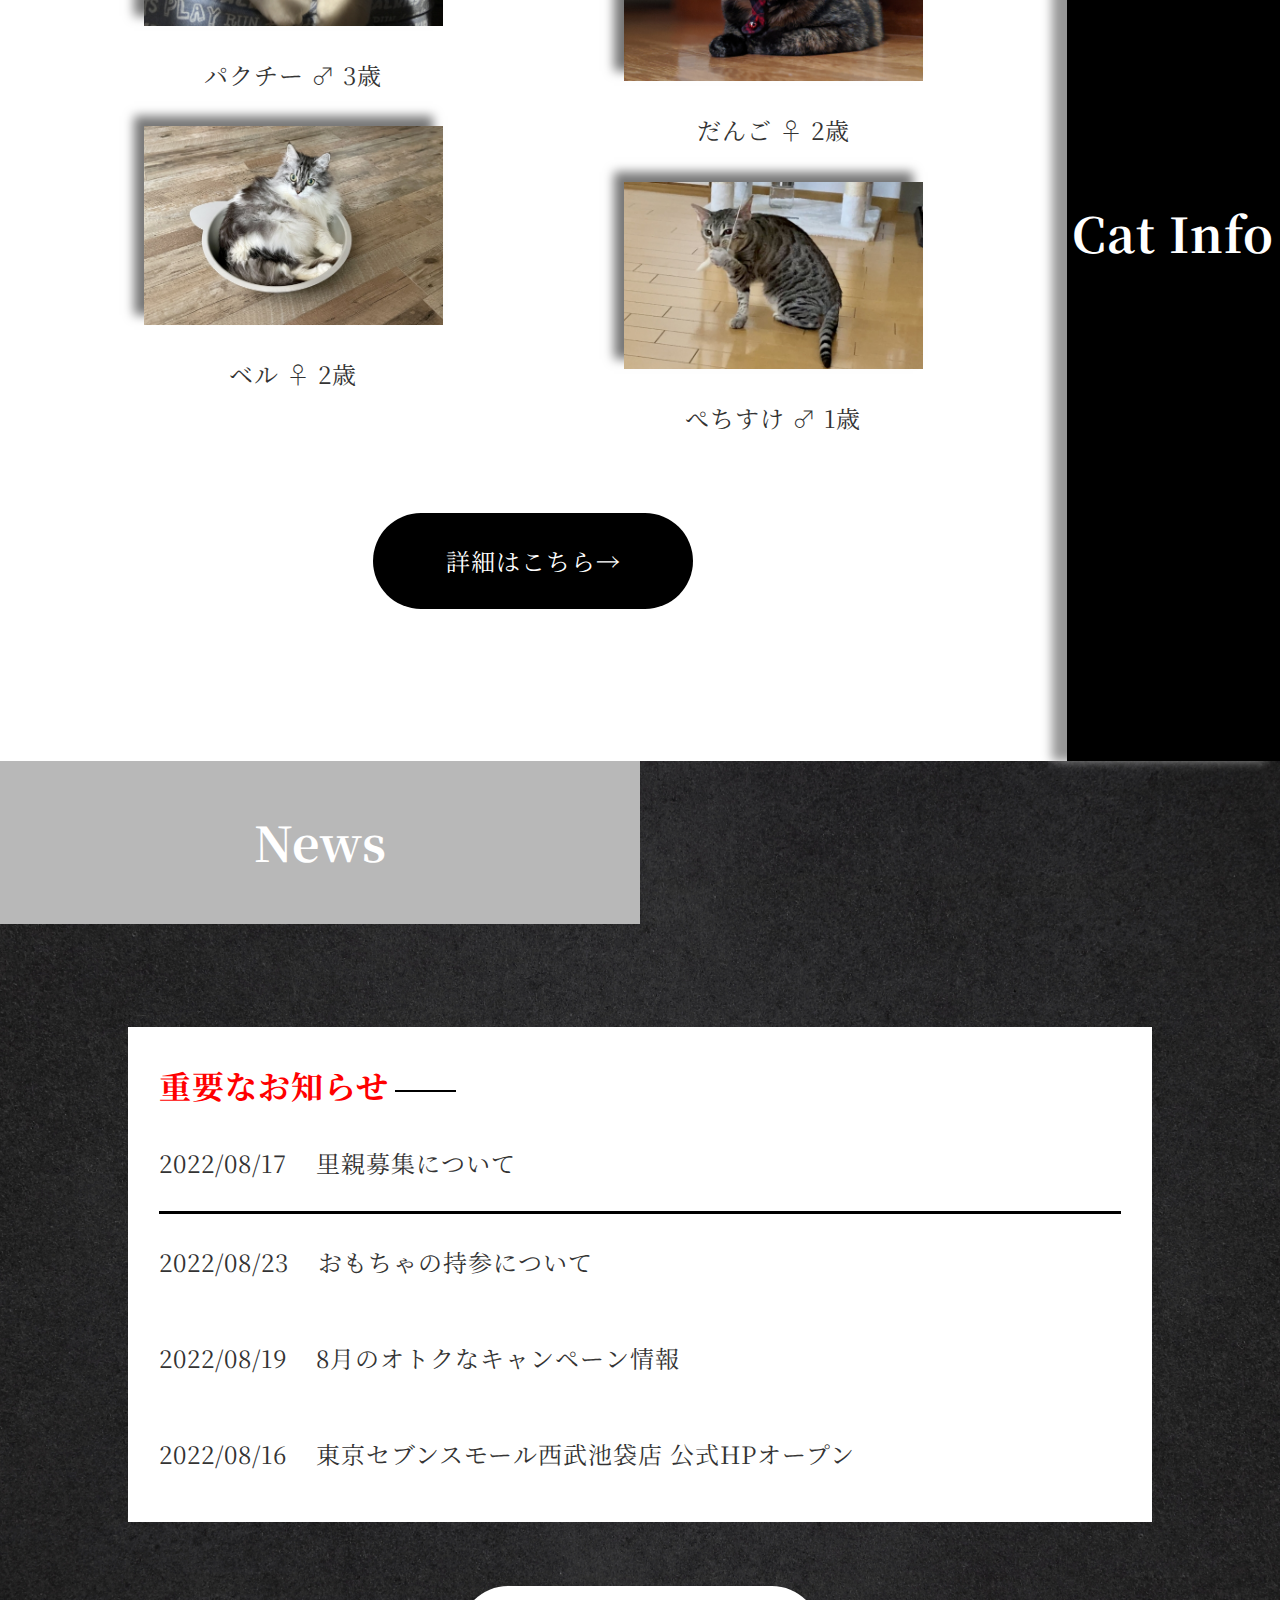
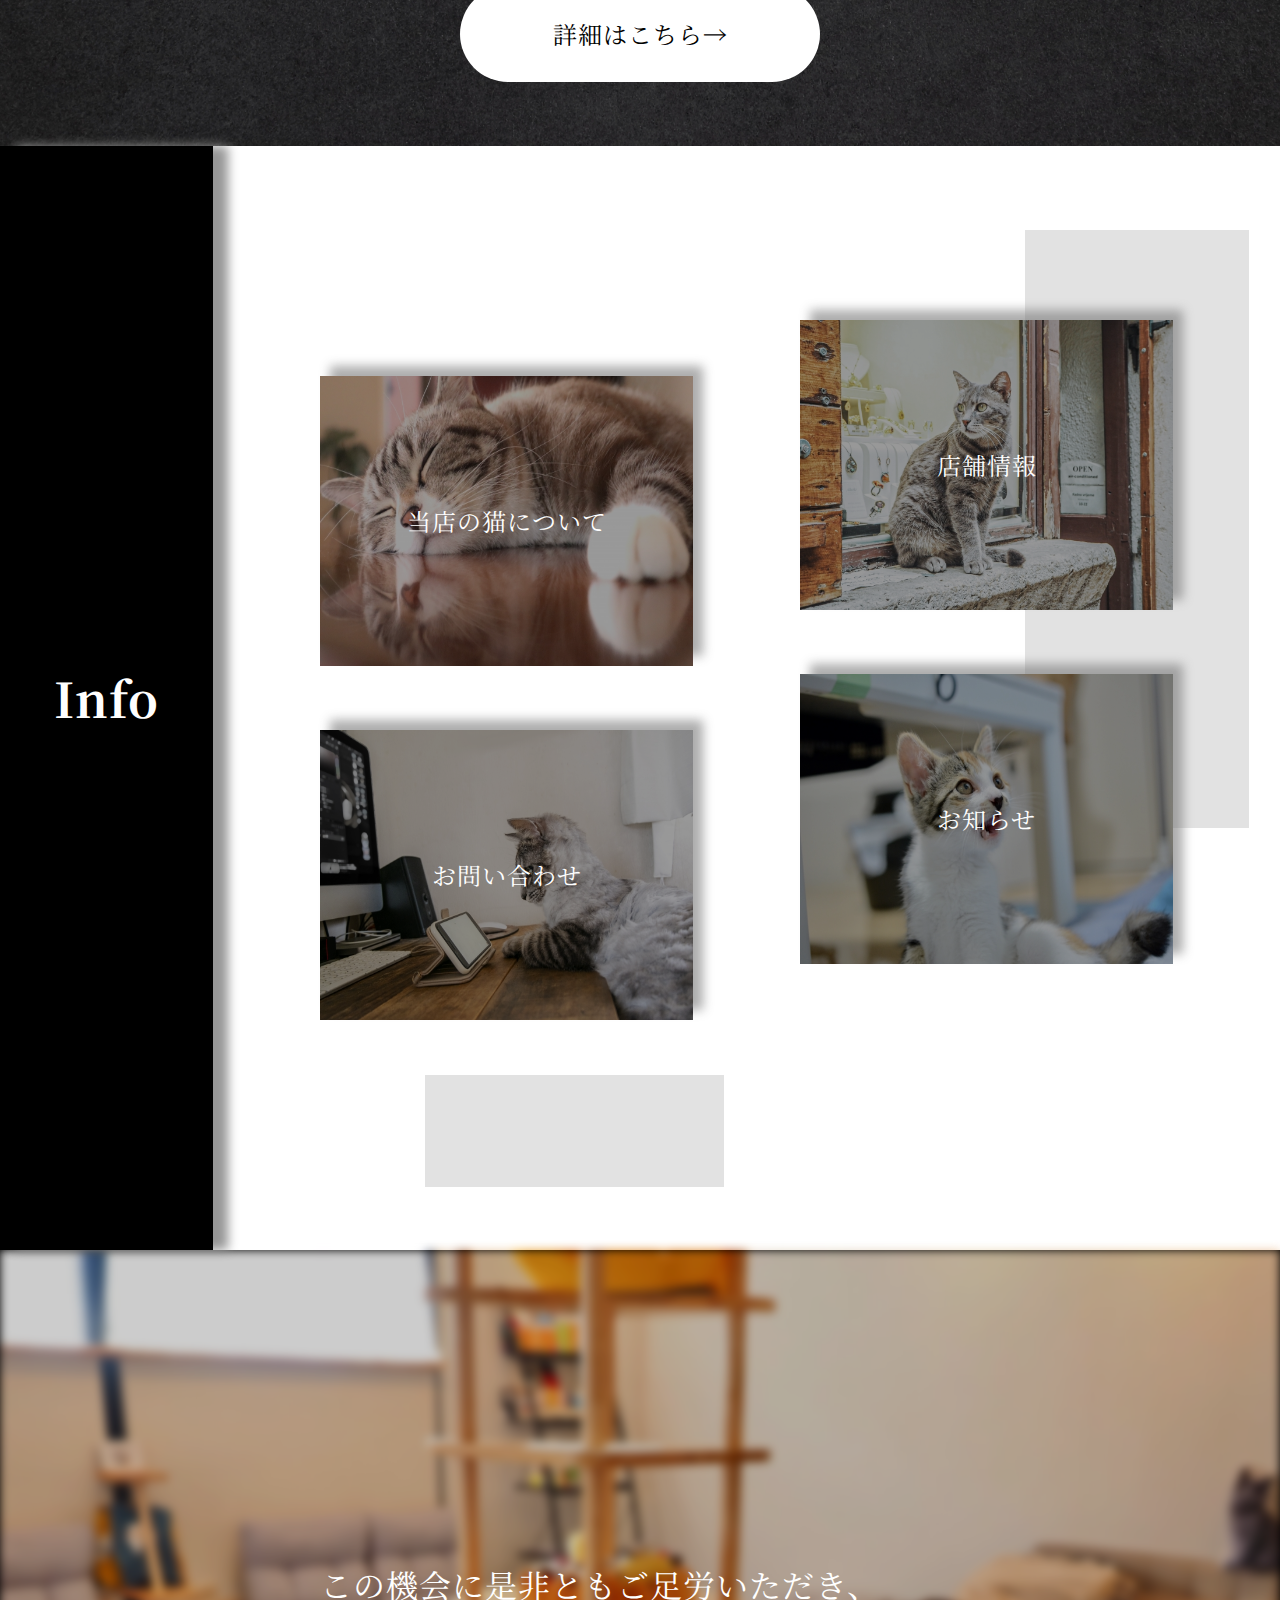
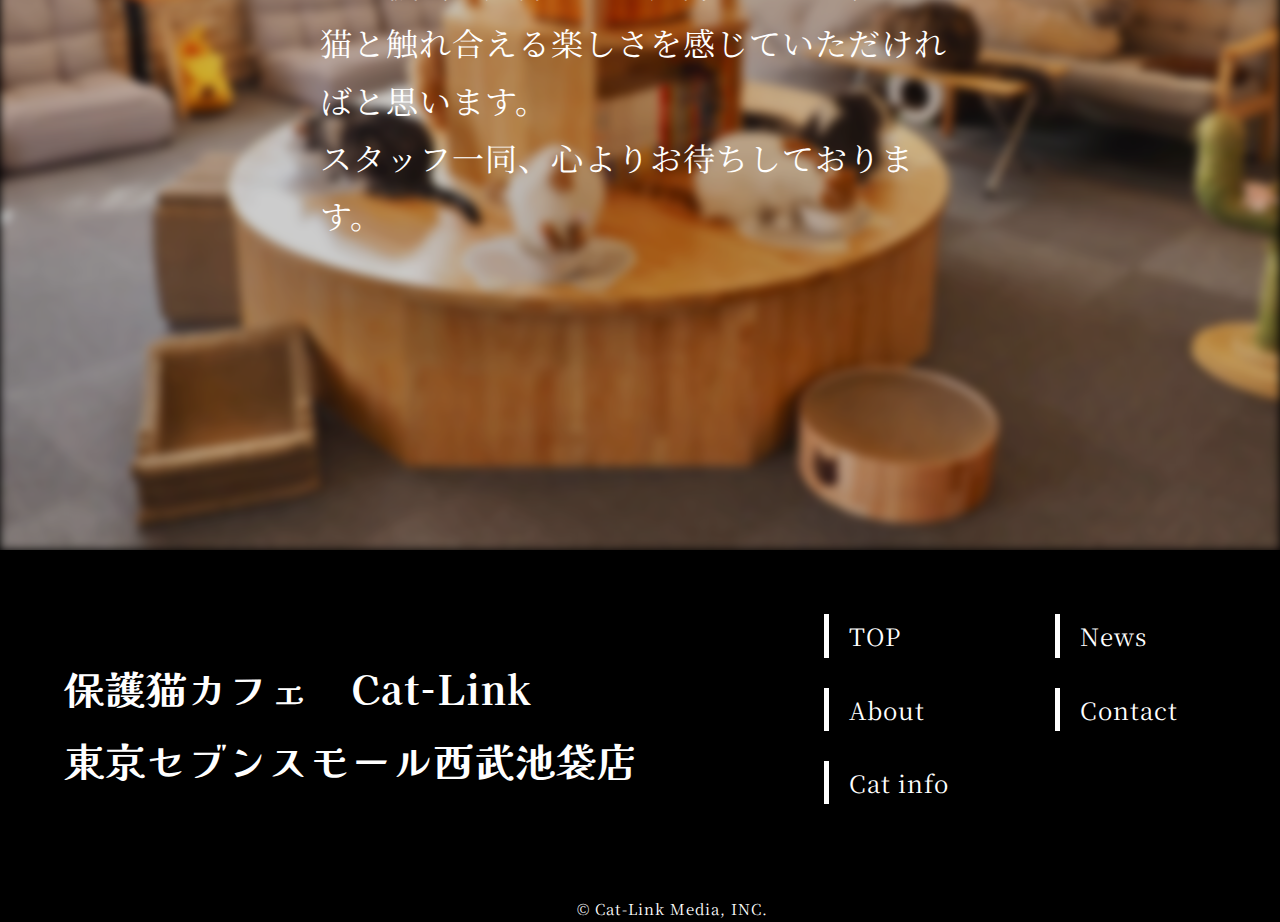
==== commit bad4fcba: "質問" ====
--- a/index.html
+++ b/index.html
@@ -61,7 +61,7 @@
                 <p>当店は保護された猫と触れ合うことができるカフェです。<span>また、身寄りのない猫を家族として迎えてくれる方も募集しております。</span><span>まずはお気軽に来店いただき、当店の猫達と是非とも触れ合ってみてください。</span></p>
               </div>
               <div class="about_btn">
-                <a href="#">詳細はこちら→</a>
+                <a href="./html/about.html">詳細はこちら→</a>
               </div>
             </div>
           </div>
@@ -89,7 +89,7 @@
                 width="600" height="450" style="border:0;" allowfullscreen="" loading="lazy"
                 referrerpolicy="no-referrer-when-downgrade"></iframe>
                 <div class="company_btn">
-                  <a href="#">詳細はこちら→</a>
+                  <a href="./html/about.html">詳細はこちら→</a>
                 </div>
             </div>
           </div>
@@ -117,7 +117,7 @@
               </li>
             </ul>
             <div class="cat_info_btn">
-              <a href="#">詳細はこちら→</a>
+              <a href="./html/cat_info.html">詳細はこちら→</a>
             </div>
           </div>
           <h2>Cat&nbsp;Info</h2>
@@ -143,7 +143,7 @@
           </div>
         </div>
         <div class="news_btn">
-          <a href="#">詳細はこちら→</a>
+          <a href="./html/news.html">詳細はこちら→</a>
         </div>
       </section>
       <section class="info">
@@ -152,20 +152,28 @@
           <div class="info_item">
             <ul class="info_all">
               <li class="info_list info1">
-                <img src="./img/猫について.jpg">
-                <p>当店の猫について</p>
+                <a href="./html/cat_info.html">
+                  <img src="./img/猫について.jpg">
+                  <p>当店の猫について</p>
+                </a>
               </li>
               <li class="info_list info2">
-                <img src="./img/店舗.jpg">
-                <p>店舗情報</p>
+                <a href="./html/about.html">
+                  <img src="./img/店舗.jpg">
+                  <p>店舗情報</p>
+                </a>
               </li>
               <li class="info_list info3">
-                <img src="./img/お問い合わせ.jpg">
-                <p>お問い合わせ</p>
+                <a href="./html/contact.html">
+                  <img src="./img/お問い合わせ.jpg">
+                  <p>お問い合わせ</p>
+                </a>
               </li>
               <li class="info_list info4">
-                <img src="./img/お知らせ.jpg">
-                <p>お知らせ</p>
+                <a href="./html/news.html">
+                  <img src="./img/お知らせ.jpg">
+                  <p>お知らせ</p>
+                </a>
               </li>
             </ul>
           </div>
--- a/css/common1.css
+++ b/css/common1.css
@@ -73,7 +73,6 @@
 
 footer {
   position: relative;
-  z-index: -1;
   background-color: black;
 }
 
--- a/css/index.css
+++ b/css/index.css
@@ -1,5 +1,4 @@
 .top {
-  height: 100vh;
   background-color: black;
   position: relative;
 }
@@ -8,16 +7,16 @@
   background: url(../img/TOP.jpg) no-repeat center;
   background-size: cover;
   opacity: 0.8;
-  height: 100vh;
+  width: 100vw;
+  padding: 36% 0;
 }
 
 .top_logo {
   color: white;
-  width: 60%;
-  font-size: 3.5rem;
-  position: absolute;
+  position: absolute;
+  text-align: center;
   top: 45%;
-  right: 0%;
+  right: 3%;
   transform: translate(0, -50%);
   font-family: 'Kaisei Opti';
   background: rgba(0, 0, 0, 0.4);
@@ -25,6 +24,12 @@
   border-radius: 10px;
 }
 
+.top_logo h1 {
+  font-size: 3vw;
+  display: inline-block;
+  text-align: left;
+}
+
 .top_logo span {
   display: block;
 }
@@ -37,28 +42,27 @@
 
 .about_inner h2 {
   background-color: black;
-  display: block;
-  color: white;
-  font-size: 3rem;
-  line-height: 22;
+  color: white;
+  font-size: 3vw;
+  padding: 35% 0;
   width: 30%;
   text-align: center;
   box-shadow: 15px 0 10px rgb(150, 150, 150);
 }
 
 .about_wrapper {
-  width: 100%;
+  width: 100vw;
   text-align: center;
 }
 
 .about_item {
-  width: 900px;
+  width: 80%;
   margin: 0 auto;
 }
 
 .about_item img {
-  width: 640px;
-  height: 480px;
+  width: 50vw;
+  object-fit: contain;
   margin-bottom: 5%;
   box-shadow: 10px 10px 10px rgb(150, 150, 150);
 }
@@ -89,7 +93,7 @@
 
 .about_btn {
   font-size: 1.5rem;
-  width: 360px;
+  width: 60%;
   margin: 0 auto;
 }
 
@@ -386,6 +390,11 @@
   background-color: black;
 }
 
+.info_list:hover {
+  transition: all 0.3s ease-in-out 0s;
+  opacity: 0.8;
+}
+
 .info_list img {
   width: 100%;
   height: 290px;
@@ -401,6 +410,7 @@
   top: 50%;
   left: 50%;
   transform: translate(-50%,-50%);
+  width: 100%;
 }
 
 .info2,.info4 {
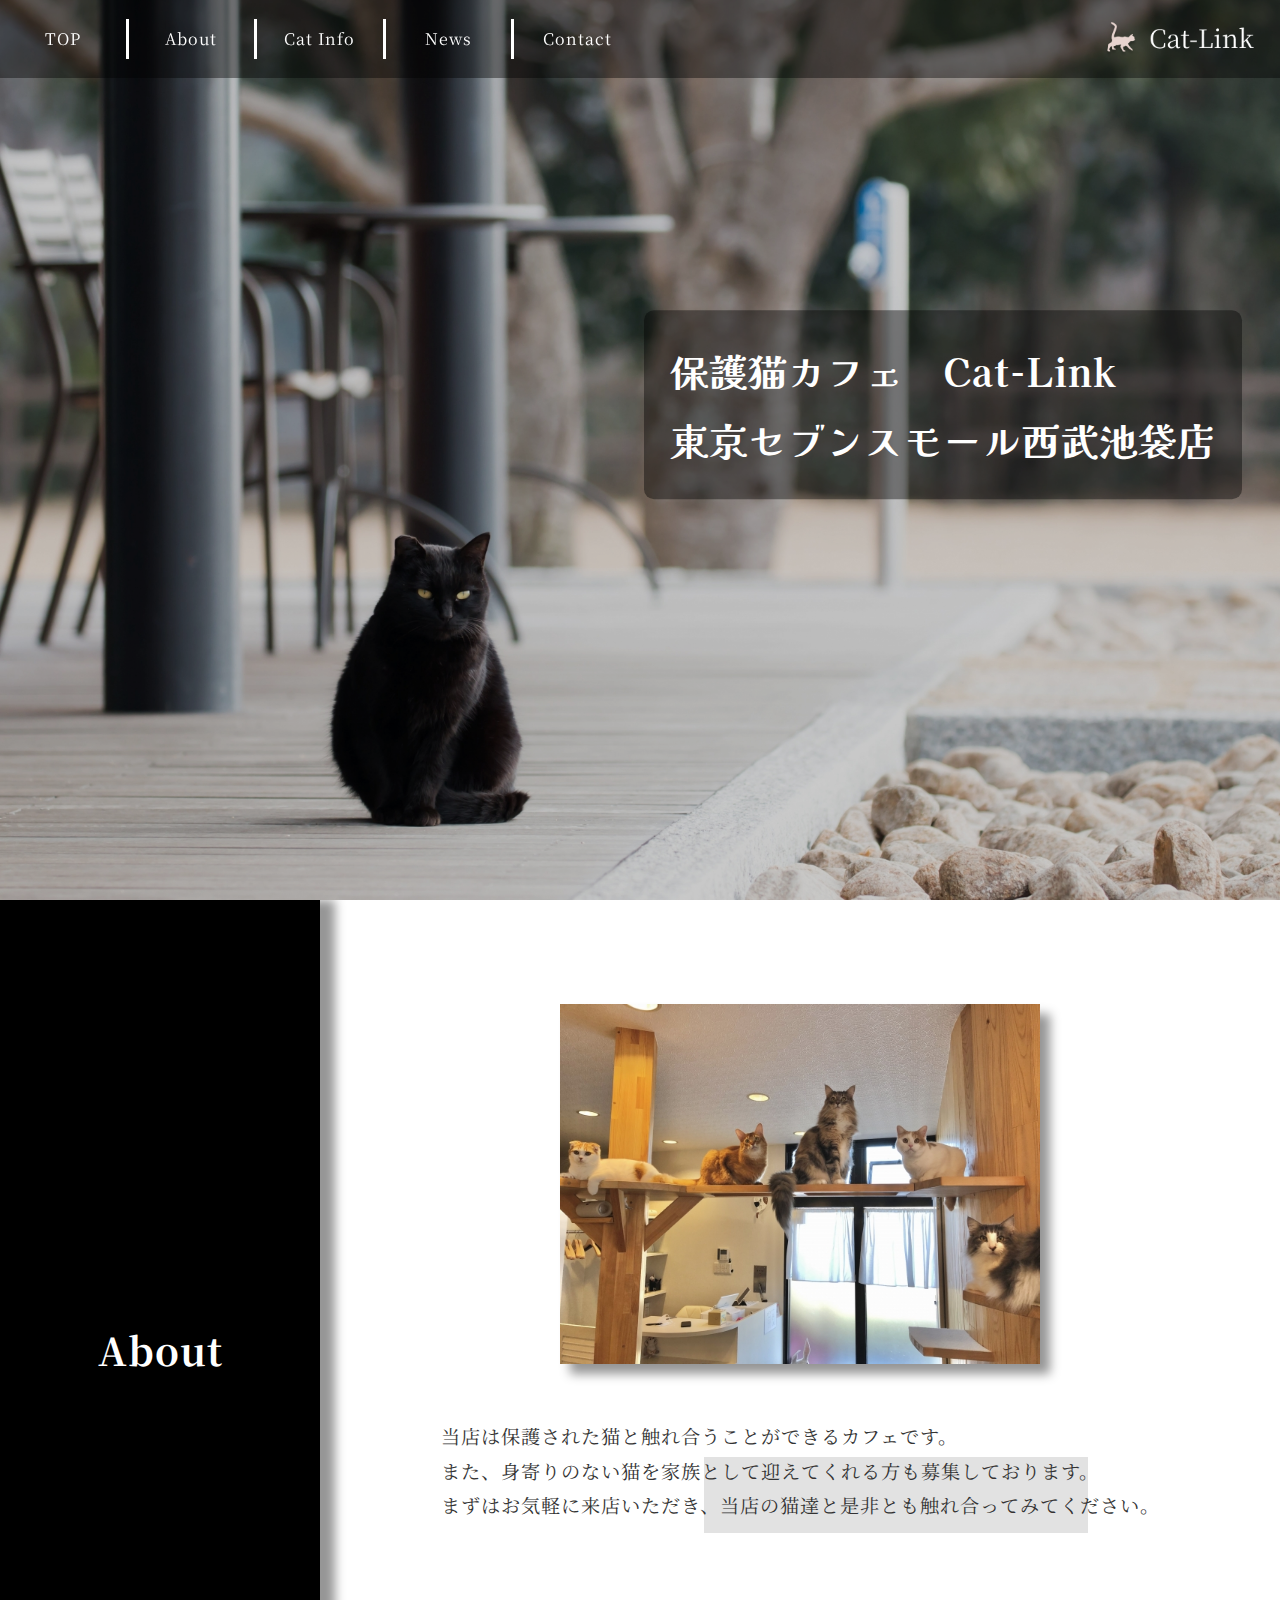
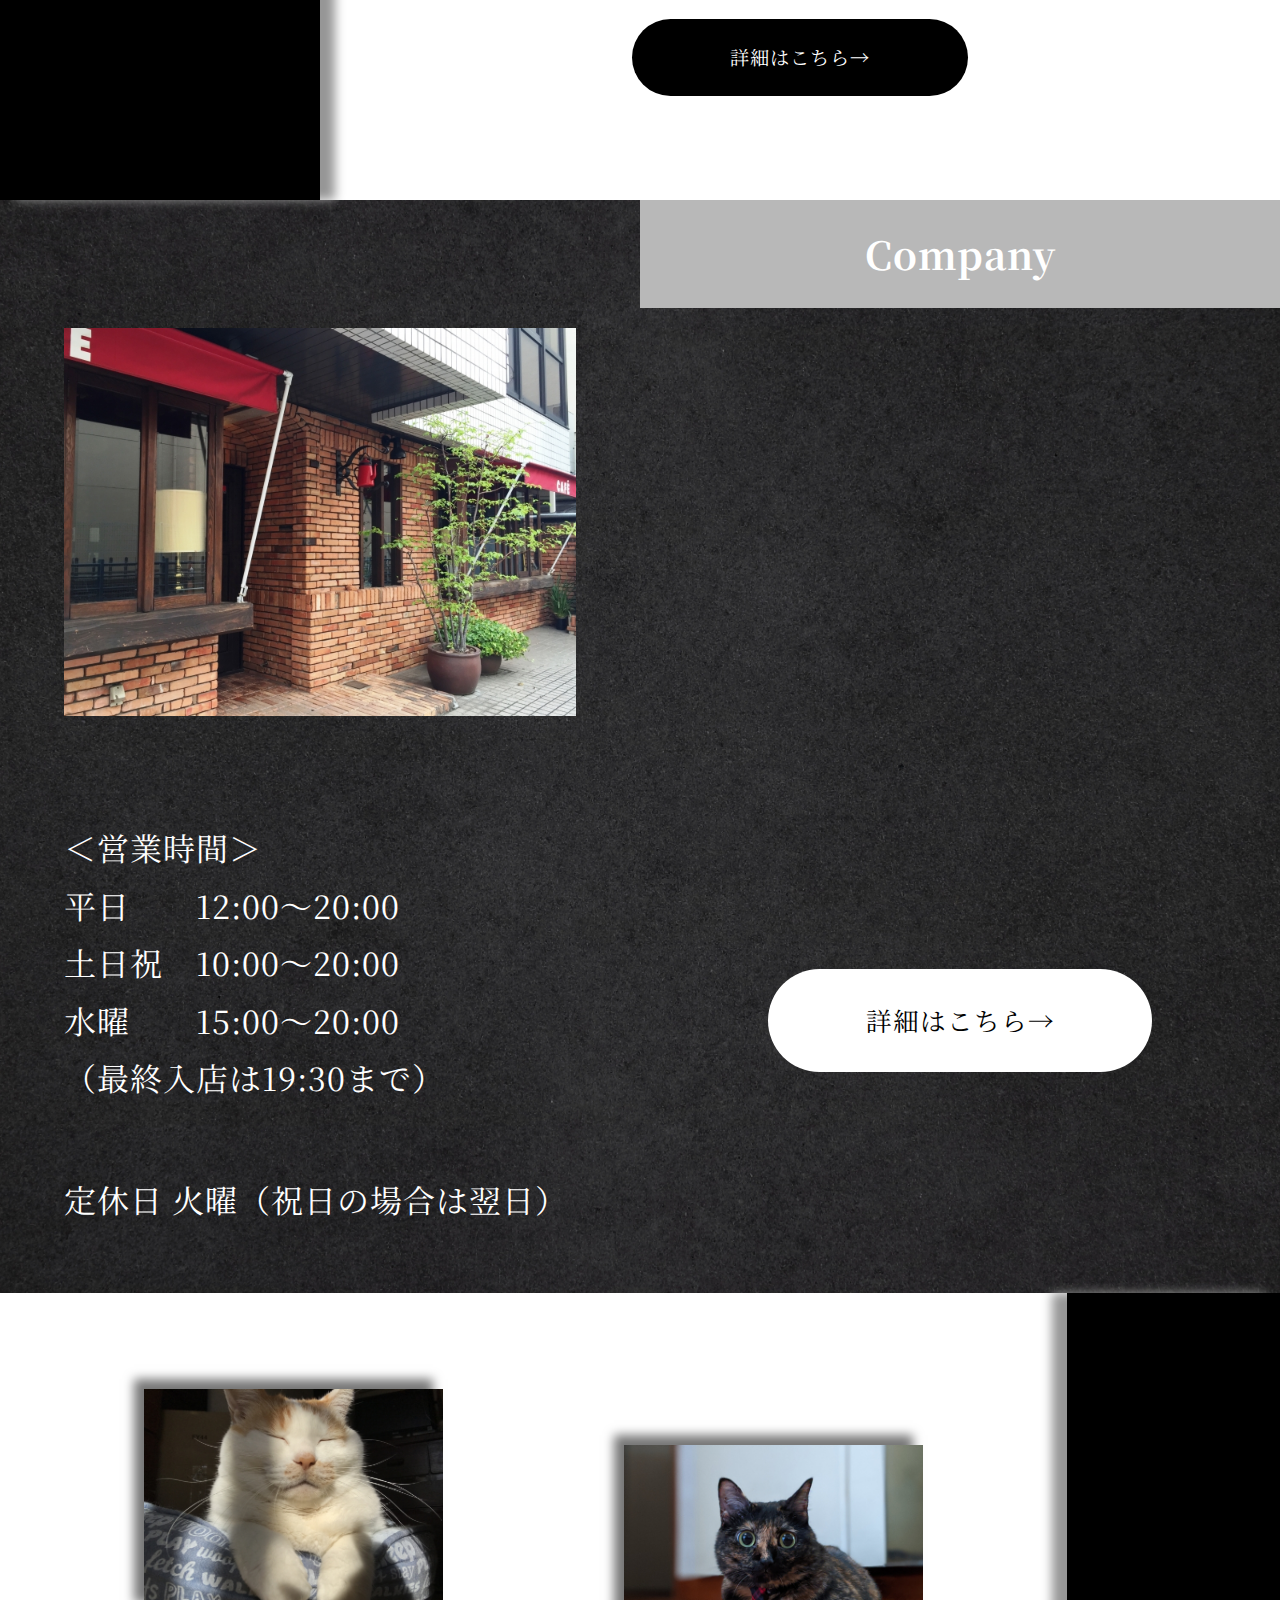
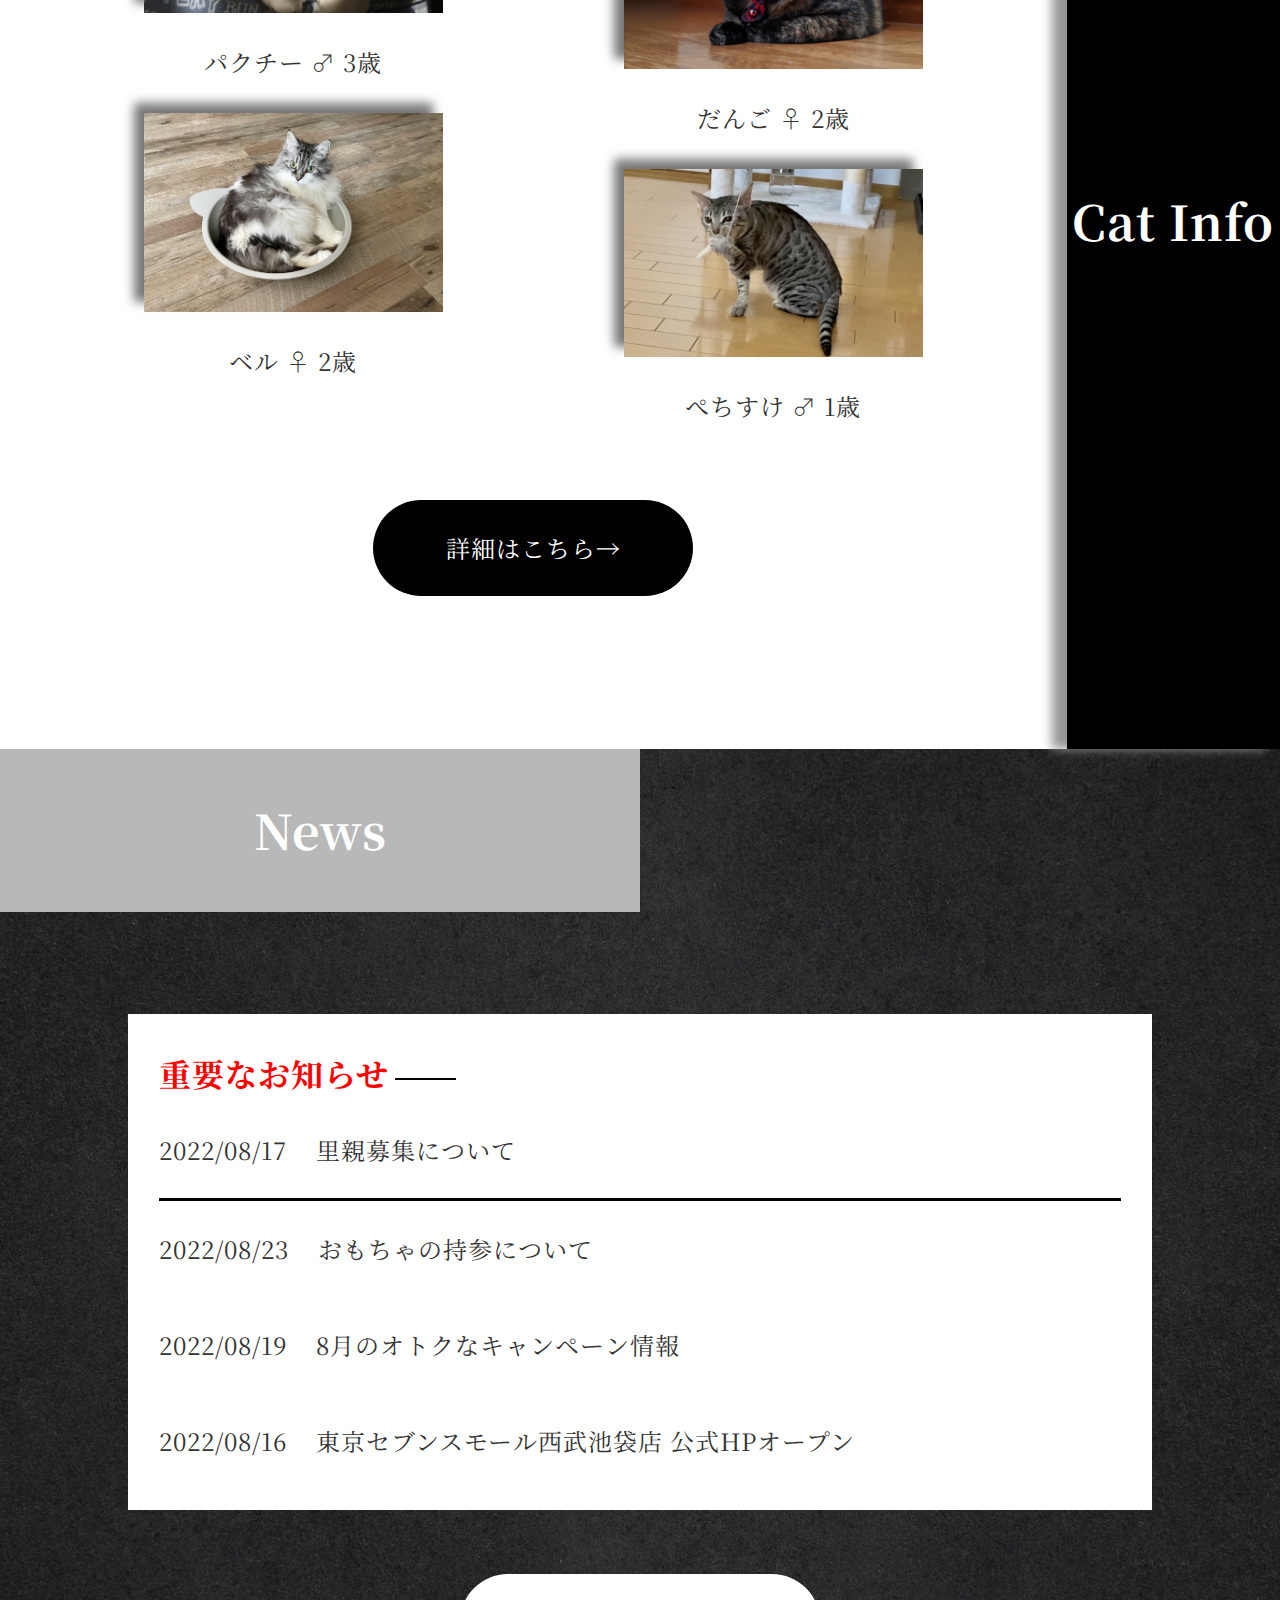
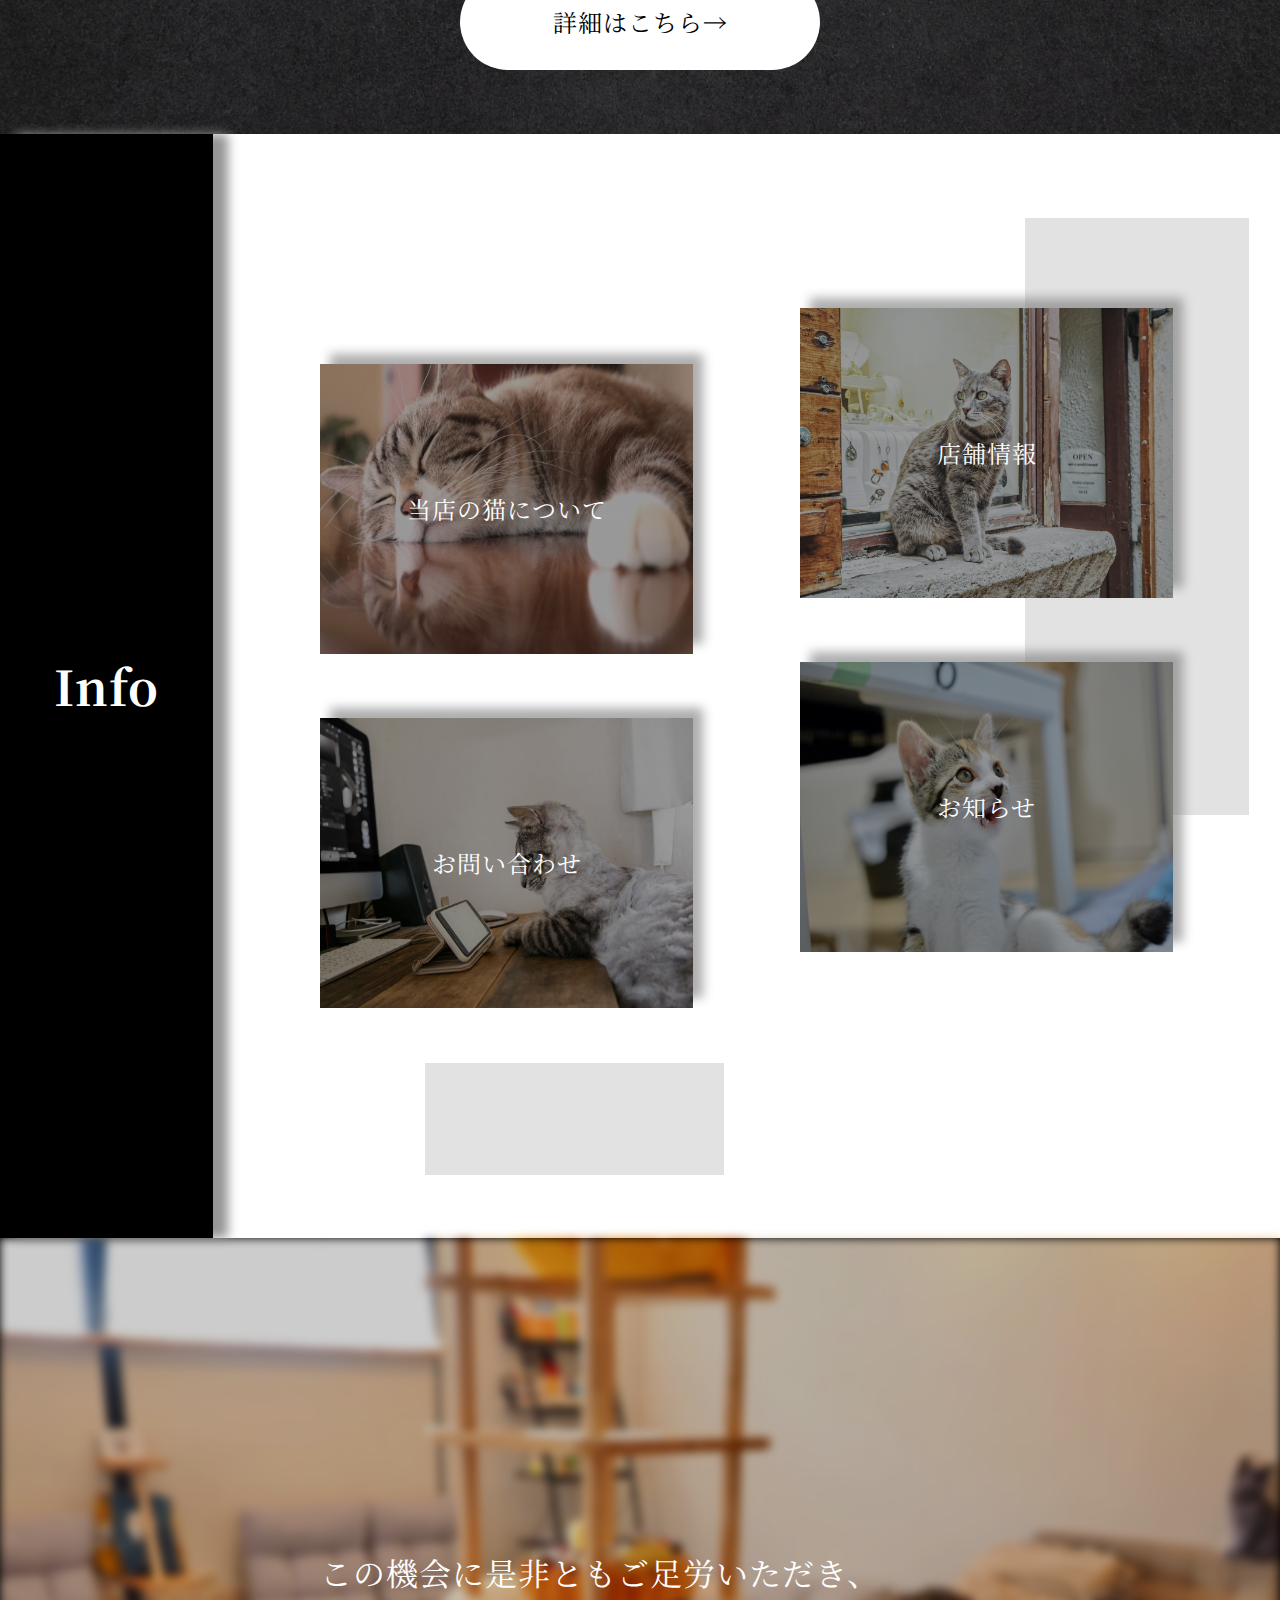
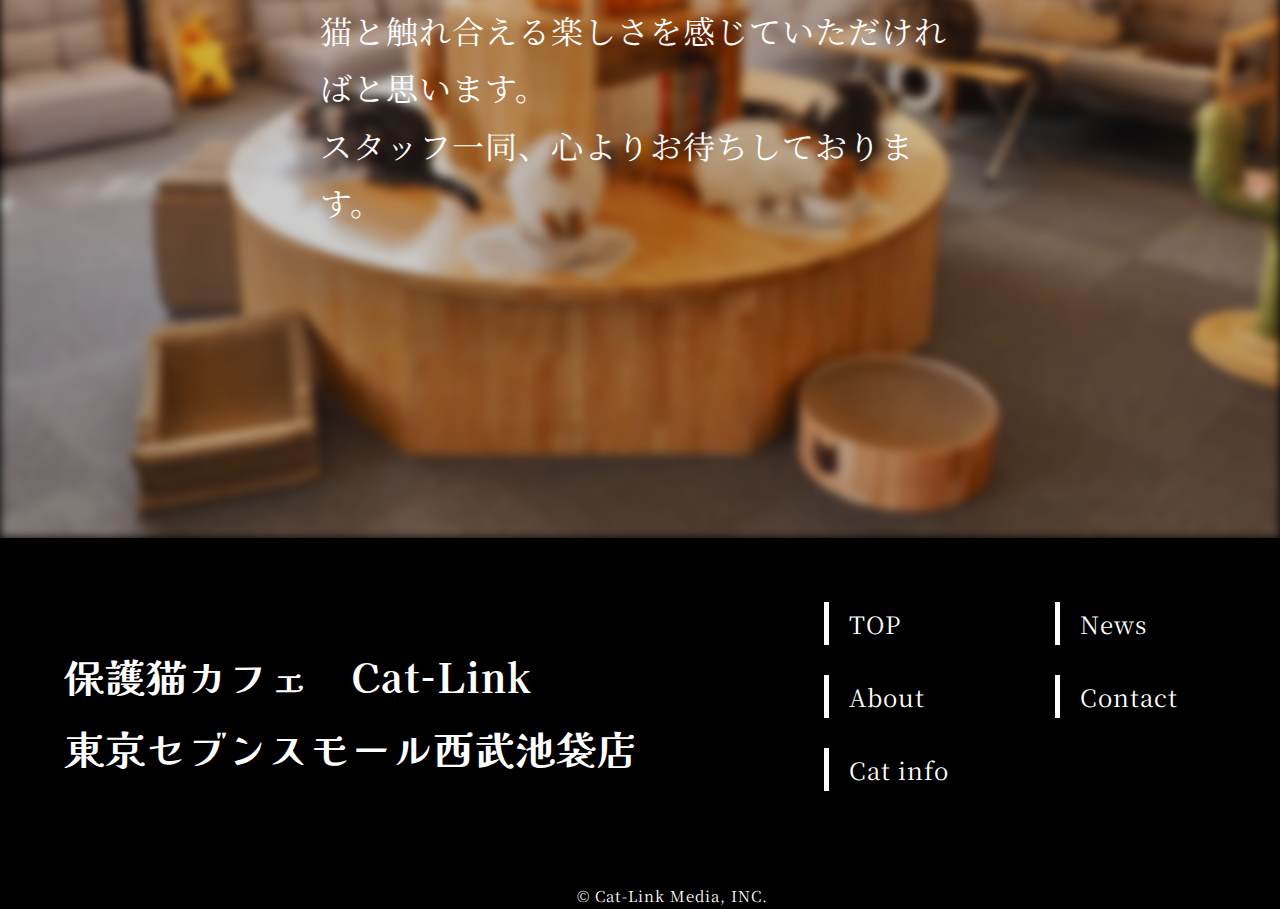
==== commit 89be1d6b: "質問" ====
--- a/index.html
+++ b/index.html
@@ -84,10 +84,12 @@
           <div class="company_right">
             <div class="right_item">
               <h2>Company</h2>
-              <iframe
-                src="https://www.google.com/maps/embed?pb=!1m18!1m12!1m3!1d7709.435013779981!2d139.6919821684723!3d35.66670501330792!2m3!1f0!2f0!3f0!3m2!1i1024!2i768!4f13.1!3m3!1m2!1s0x60188cb2eb3108d1%3A0xf11cd9b2395b6677!2z5p2x5Lqs6YO95riL6LC35Yy6!5e0!3m2!1sja!2sjp!4v1661050039365!5m2!1sja!2sjp"
-                width="600" height="450" style="border:0;" allowfullscreen="" loading="lazy"
-                referrerpolicy="no-referrer-when-downgrade"></iframe>
+              <div class="map">
+                <iframe
+                  src="https://www.google.com/maps/embed?pb=!1m18!1m12!1m3!1d7709.435013779981!2d139.6919821684723!3d35.66670501330792!2m3!1f0!2f0!3f0!3m2!1i1024!2i768!4f13.1!3m3!1m2!1s0x60188cb2eb3108d1%3A0xf11cd9b2395b6677!2z5p2x5Lqs6YO95riL6LC35Yy6!5e0!3m2!1sja!2sjp!4v1661050039365!5m2!1sja!2sjp"
+                  width="600" height="450" style="border:0;" allowfullscreen="" loading="lazy"
+                  referrerpolicy="no-referrer-when-downgrade"></iframe>
+                </div>
                 <div class="company_btn">
                   <a href="./html/about.html">詳細はこちら→</a>
                 </div>
--- a/css/index.css
+++ b/css/index.css
@@ -8,7 +8,7 @@
   background-size: cover;
   opacity: 0.8;
   width: 100vw;
-  padding: 36% 0;
+  height: 100vh;
 }
 
 .top_logo {
@@ -44,37 +44,45 @@
   background-color: black;
   color: white;
   font-size: 3vw;
-  padding: 35% 0;
-  width: 30%;
-  text-align: center;
+  height: 100vh;
+  width: 25%;
+  text-align: center;
+  display: flex;
+  justify-content: center;
+  align-items: center;
   box-shadow: 15px 0 10px rgb(150, 150, 150);
 }
 
 .about_wrapper {
-  width: 100vw;
-  text-align: center;
+  width: 75%;
+  text-align: center;
+  padding: 5% 0;
+  position: relative;
 }
 
 .about_item {
-  width: 80%;
+  width: 100%;
   margin: 0 auto;
 }
 
 .about_item img {
-  width: 50vw;
+  width: 50%;
   object-fit: contain;
   margin-bottom: 5%;
   box-shadow: 10px 10px 10px rgb(150, 150, 150);
 }
 
 .about_txt {
+  width: 90%;
+  margin: 0 auto;
+  margin-bottom: 10%;
+  text-align: center;
+}
+
+.about_txt p {
+  font-size: 1.5vw;
+  display: inline-block;
   text-align: left;
-  margin-bottom: 10%;
-}
-
-.about_txt p {
-  font-size: 1.5rem;
-  width: 100%;
 }
 
 .about_txt p span {
@@ -86,14 +94,14 @@
   background-color: rgb(226, 226, 226);
   padding: 4% 20%;
   position: absolute;
-  top: 3em;
+  top: 63%;
   left: 20em;
   z-index: -1;
 }
 
 .about_btn {
-  font-size: 1.5rem;
-  width: 60%;
+  font-size: 1.5vw;
+  width: 35%;
   margin: 0 auto;
 }
 
@@ -108,7 +116,7 @@
 .company {
   background: url(../img/黒背景.jpg) no-repeat center;
   background-size: cover;
-  width: 100%;
+  width: 100vw;
 }
 
 .company_wrapper {
@@ -117,24 +125,22 @@
 }
 
 .company_left {
-  max-width: 720px;
-  width: 50%;
+  width: 50vw;
 }
 
 .left_item {
+  text-align: center;
+  margin: 0 auto;
+}
+
+.company_left img {
   width: 80%;
-  margin: 0 auto;
-}
-
-.company_left img {
-  width: 431px;
   padding-top: 20%;
-  padding-left: 10%;
   margin-bottom: 15%;
 }
 
 .company_left p {
-  font-size: 2rem;
+  font-size: 2.5vw;
   color: white;
   padding-left: 10%;
   text-align: left;
@@ -147,31 +153,33 @@
 }
 
 .company_right {
-  max-width: 720px;
-  width: 50%;
-}
-
-.company_right h2 {
+  width: 50vw;
+}
+
+.right_item {
+  text-align: center;
+}
+
+.right_item h2 {
   background-color: rgb(184, 184, 184);
   display: block;
   color: white;
-  font-size: 3rem;
+  font-size: 3vw;
   padding: 3% 0%;
   width: 100%;
   text-align: center;
   margin-bottom: 17%;
 }
 
-.company_right iframe {
+.map iframe {
   margin-bottom: 15%;
-  width: 90%;
+  width: 80%;
 }
 
 .company_btn {
-  font-size: 1.5rem;
-  width: 30%;
-  margin: 0 auto;
-  width: 360px;
+  font-size: 2vw;
+  width: 30vw;
+  margin: 0 auto;
   text-align: center;
   margin-bottom: 15%;
 }
